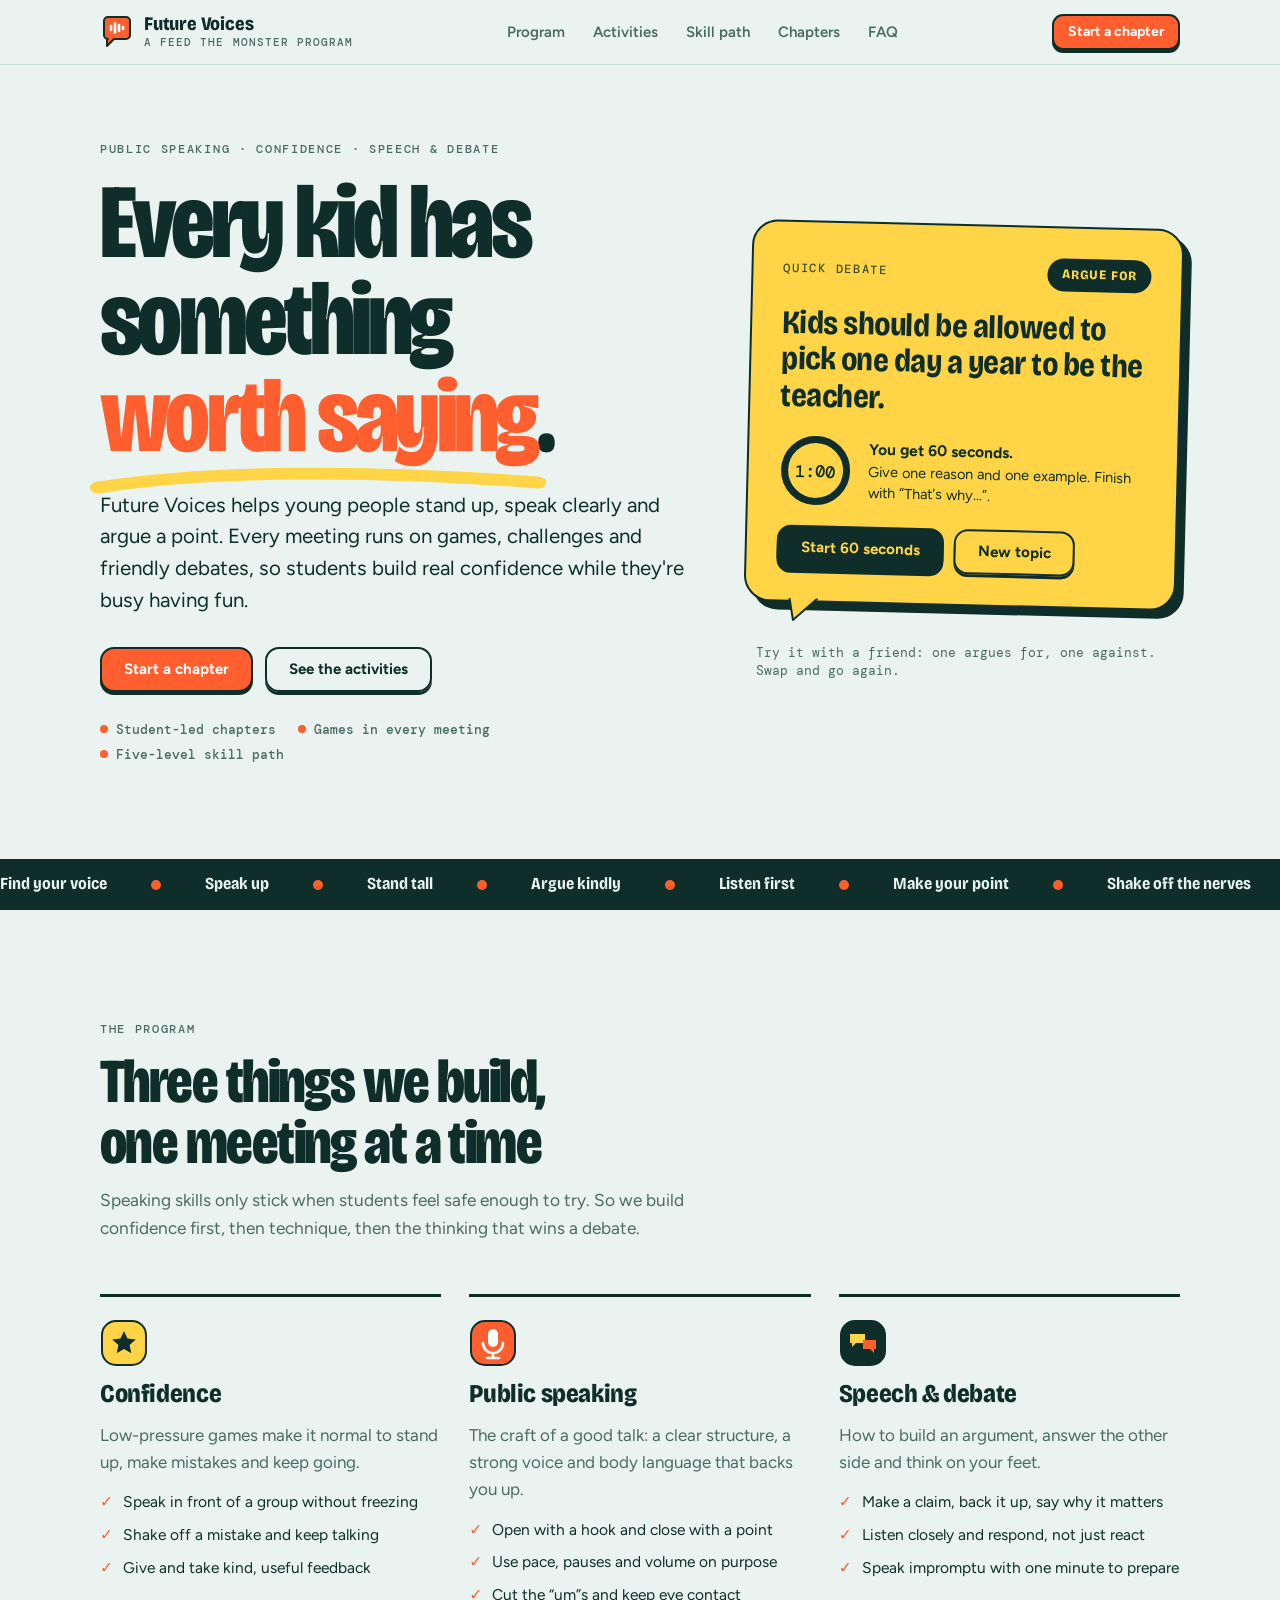
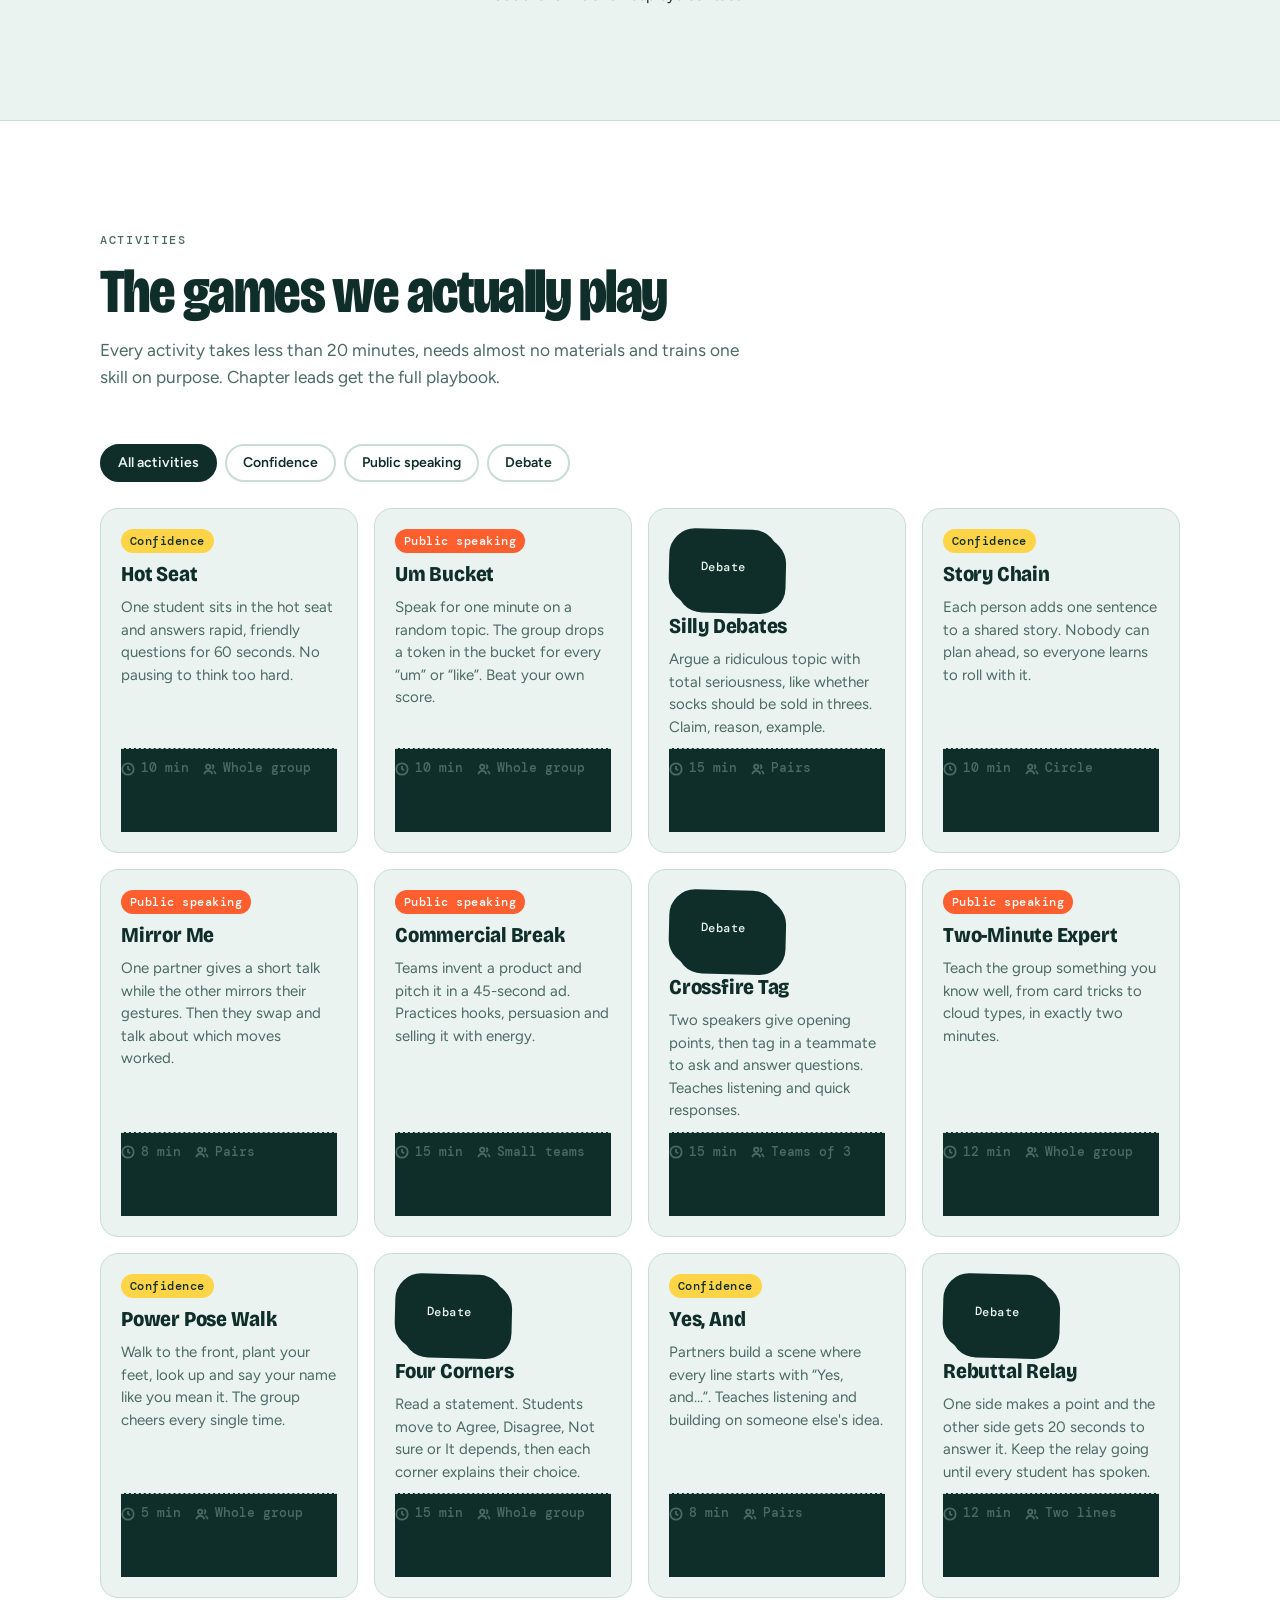
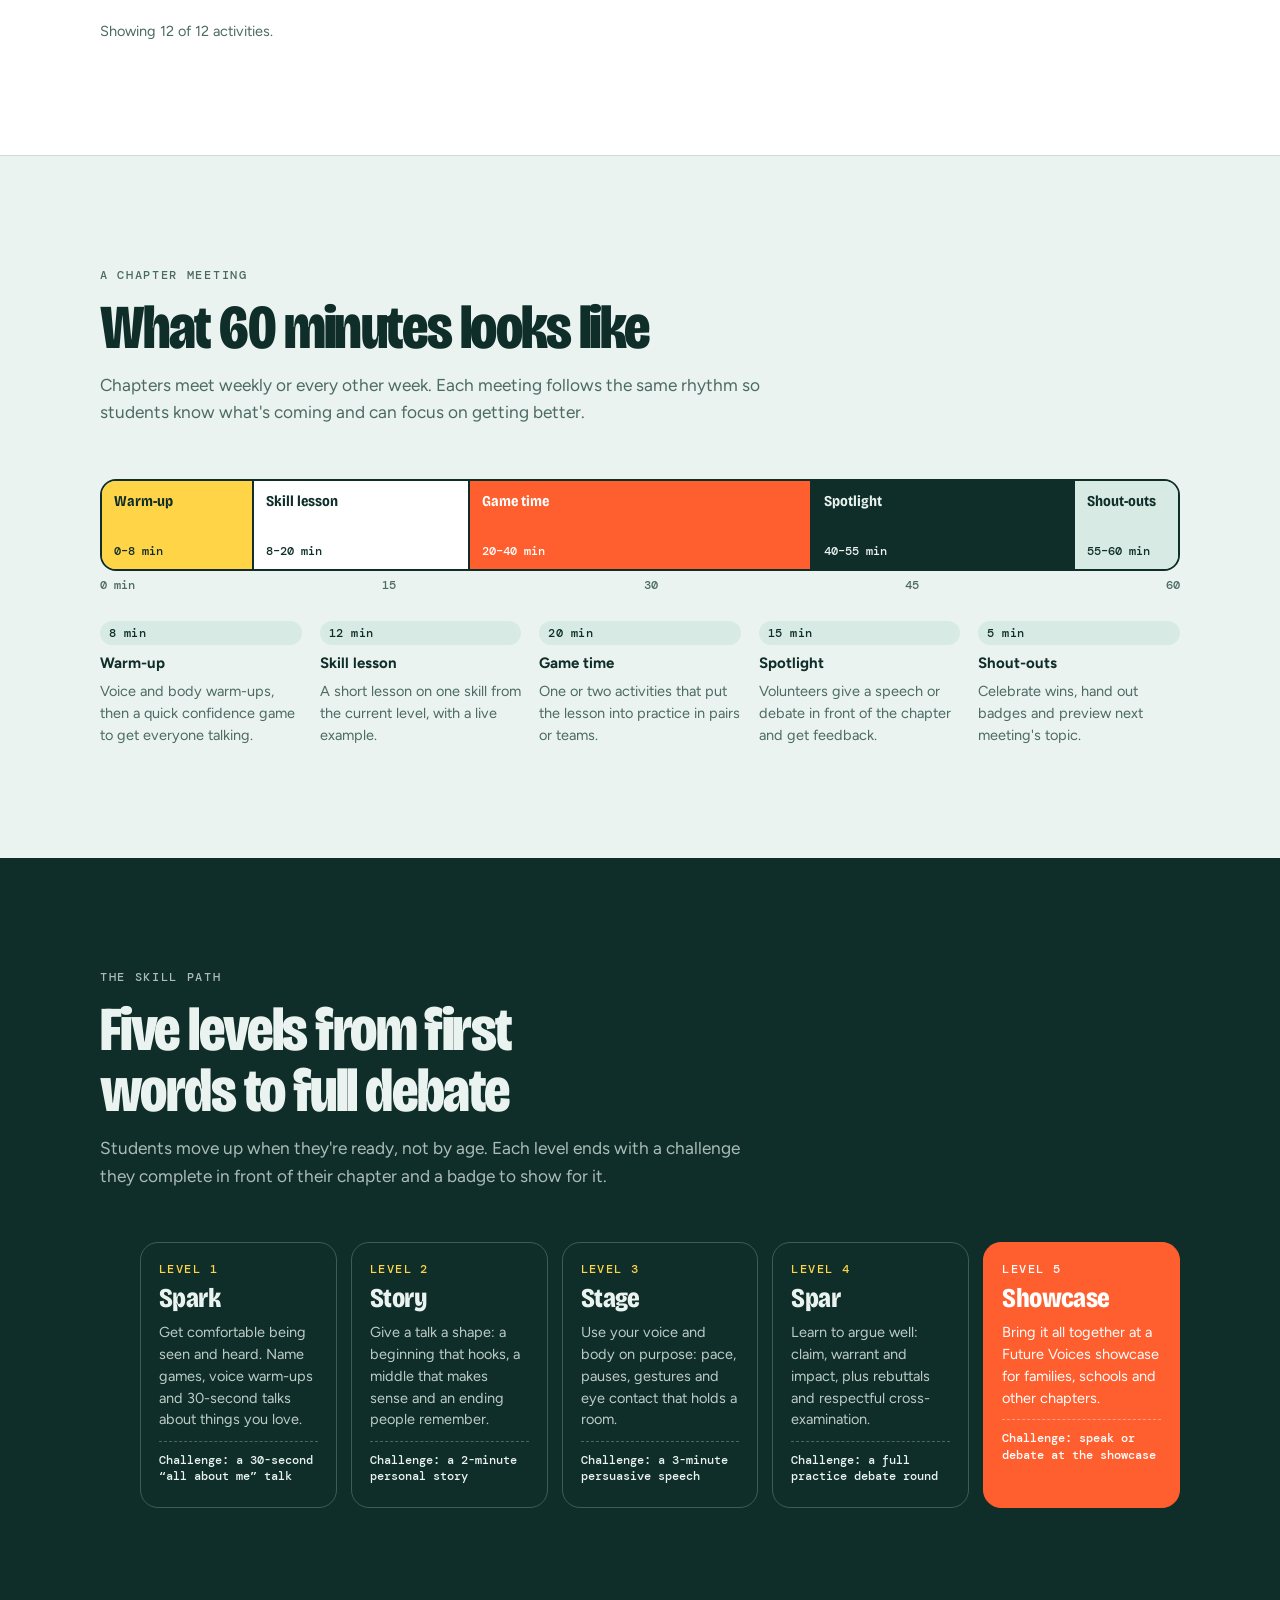
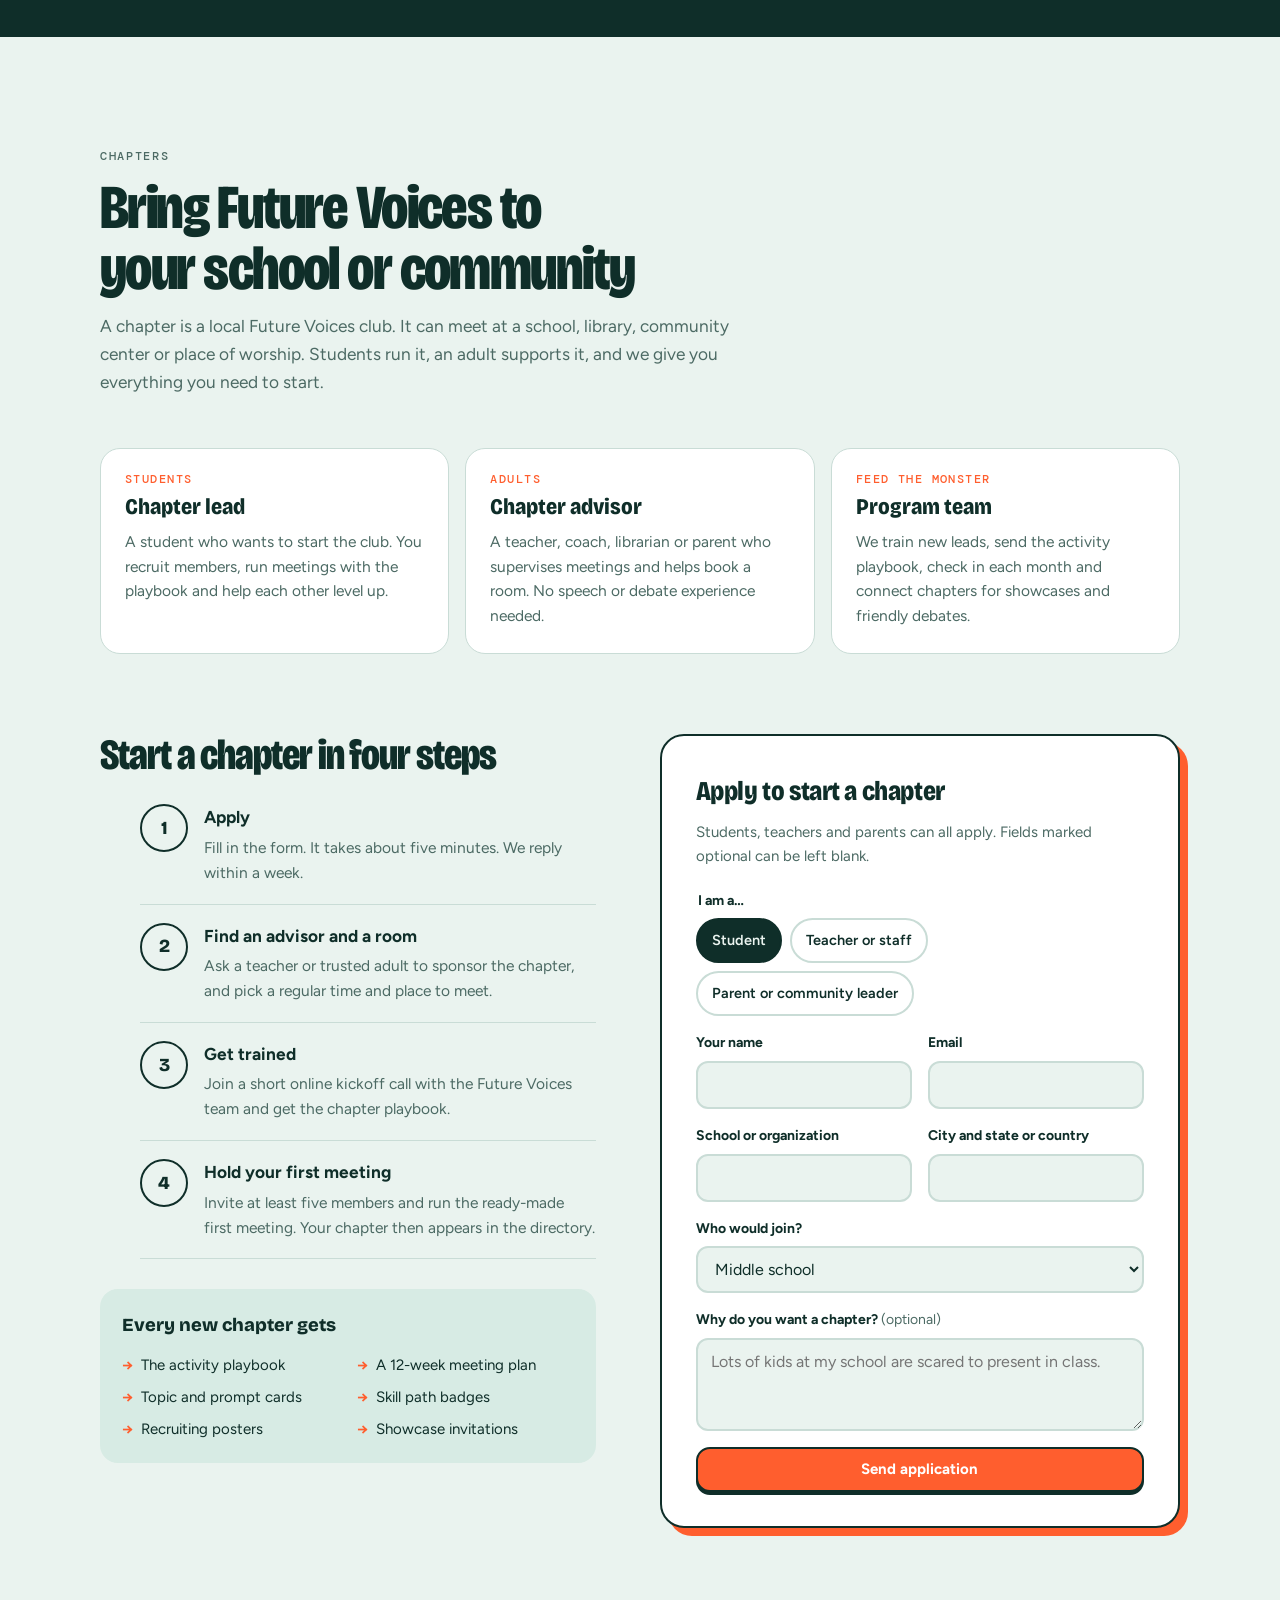
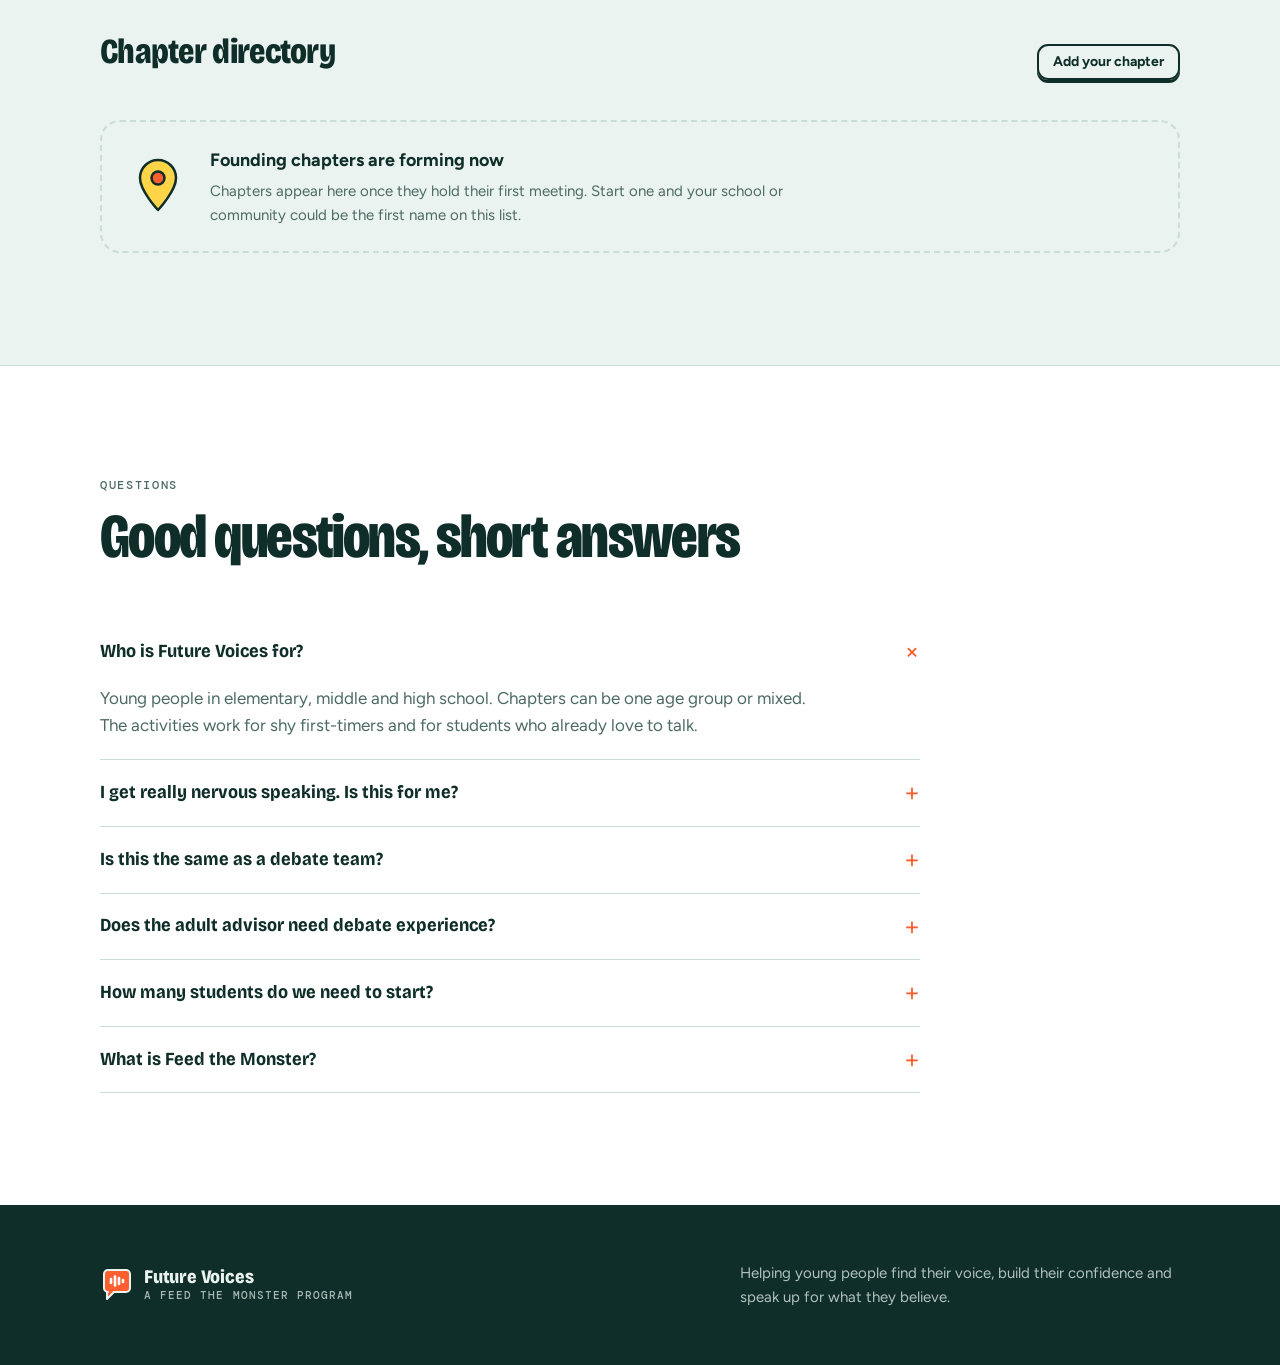
==== index.html @ 2fdf3a36 "Add Future Voices website A single-page site for the Future Voices youth public speaking program by " ====
<!doctype html>
<html lang="en">
<head>
<meta charset="utf-8">
<meta name="viewport" content="width=device-width, initial-scale=1, viewport-fit=cover">
<title>Future Voices</title>
<meta name="description" content="Future Voices is a Feed the Monster program that helps young people build confidence, speak in public and learn speech and debate through fun, hands-on activities. Start a chapter in your school or community.">
<link rel="preconnect" href="https://fonts.googleapis.com">
<link rel="preconnect" href="https://fonts.gstatic.com" crossorigin>
<link rel="stylesheet" href="https://fonts.googleapis.com/css2?family=Bricolage+Grotesque:opsz,wdth,wght@12..96,75..100,400..800&family=Figtree:ital,wght@0,400;0,600;0,700;1,400&family=DM+Mono:wght@400;500&display=swap">
<style>
  /* Layout: a bright "rehearsal room" — mint paper, deep green ink, tangerine for the voice,
     sun-yellow for game cards. One loud moment (the hero debate card); everything else quiet. */
  :root {
    --bg: #eaf3ef;
    --surface: #ffffff;
    --ink: #0f2e29;
    --muted: #4c6a64;
    --line: #c9dcd6;
    --voice: #ff5e2e;
    --on-voice: #ffffff;
    --sun: #ffd447;
    --on-sun: #0f2e29;
    --deep: #0f2e29;
    --on-deep: #eaf3ef;
    --soft: #d7ebe4;
    --display: "Bricolage Grotesque", "Avenir Next", "Segoe UI", system-ui, sans-serif;
    --body: "Figtree", "Segoe UI", system-ui, sans-serif;
    --mono: "DM Mono", ui-monospace, "SFMono-Regular", Menlo, monospace;
    --wrap: 1160px;
    --gutter: clamp(16px, 4vw, 40px);
  }
  @media (prefers-color-scheme: dark) {
    :root:not([data-theme="light"]) {
      color-scheme: dark;
      --bg: #0b1f1b;
      --surface: #132b26;
      --ink: #e6f2ee;
      --muted: #9dbab3;
      --line: #24423b;
      --voice: #ff7a52;
      --on-voice: #1a0c06;
      --sun: #ffd447;
      --on-sun: #0f2e29;
      --deep: #183731;
      --on-deep: #e6f2ee;
      --soft: #17332d;
    }
  }
  :root[data-theme="dark"] {
    color-scheme: dark;
    --bg: #0b1f1b;
    --surface: #132b26;
    --ink: #e6f2ee;
    --muted: #9dbab3;
    --line: #24423b;
    --voice: #ff7a52;
    --on-voice: #1a0c06;
    --sun: #ffd447;
    --on-sun: #0f2e29;
    --deep: #183731;
    --on-deep: #e6f2ee;
    --soft: #17332d;
  }

  * { box-sizing: border-box; }
  html { scroll-behavior: smooth; }
  @media (prefers-reduced-motion: reduce) { html { scroll-behavior: auto; } }
  body {
    margin: 0;
    background: var(--bg);
    color: var(--ink);
    font: 17px/1.6 var(--body);
    -webkit-font-smoothing: antialiased;
    overflow-x: clip;
  }
  a { color: inherit; }
  img { max-width: 100%; }
  :focus-visible { outline: 3px solid var(--voice); outline-offset: 3px; border-radius: 6px; }
  h1, h2, h3 { text-wrap: balance; margin: 0; font-family: var(--display); }
  p { margin: 0; }
  ul { margin: 0; padding: 0; }
  .wrap { max-width: var(--wrap); margin-inline: auto; padding-inline: var(--gutter); }
  .eyebrow {
    font: 500 12px/1.2 var(--mono);
    letter-spacing: .14em;
    text-transform: uppercase;
    color: var(--muted);
  }
  .h2 {
    font-weight: 800;
    font-variation-settings: "wdth" 80, "opsz" 96;
    font-size: clamp(2.2rem, 5.4vw, 3.9rem);
    line-height: .98;
    letter-spacing: -.025em;
  }
  .lede { color: var(--muted); max-width: 60ch; font-size: 1.08rem; }
  section { padding-block: clamp(64px, 9vw, 112px); }
  .section-head { display: grid; gap: 14px; margin-bottom: clamp(32px, 5vw, 52px); max-width: 760px; }
  .hl { color: var(--voice); }

  /* ---------- Buttons & chips ---------- */
  .btn {
    display: inline-flex; align-items: center; justify-content: center; gap: 8px;
    padding: 13px 22px; border-radius: 14px; border: 2px solid var(--ink);
    font: 700 15px/1 var(--body); text-decoration: none; cursor: pointer;
    background: transparent; color: var(--ink);
    box-shadow: 0 3px 0 var(--ink);
    transition: transform .12s ease, box-shadow .12s ease;
  }
  .btn:hover { transform: translateY(-1px); box-shadow: 0 4px 0 var(--ink); }
  .btn:active { transform: translateY(3px); box-shadow: 0 0 0 var(--ink); }
  .btn.voice { background: var(--voice); color: var(--on-voice); }
  .btn.small { padding: 9px 14px; font-size: 14px; border-radius: 11px; }
  .chip {
    display: inline-flex; align-items: center; gap: 6px;
    font: 500 12px/1 var(--mono); letter-spacing: .04em;
    padding: 6px 9px; border-radius: 999px;
    background: var(--soft); color: var(--ink);
    white-space: nowrap;
  }
  .chip.confidence { background: var(--sun); color: var(--on-sun); }
  .chip.speaking { background: var(--voice); color: var(--on-voice); }
  .chip.debate { background: var(--deep); color: var(--on-deep); }

  /* ---------- Nav ---------- */
  .nav {
    position: sticky; top: env(safe-area-inset-top, 0px); z-index: 20;
    background: color-mix(in srgb, var(--bg) 90%, transparent);
    backdrop-filter: blur(10px); -webkit-backdrop-filter: blur(10px);
    border-bottom: 1px solid var(--line);
  }
  .nav .wrap { display: flex; align-items: center; justify-content: space-between; gap: 16px; min-height: 64px; }
  .mark { display: flex; align-items: center; gap: 10px; text-decoration: none; }
  .mark svg { width: 34px; height: 34px; flex: none; }
  .mark b { display: block; font: 800 19px/1 var(--display); font-variation-settings: "wdth" 85; letter-spacing: -.01em; }
  .mark small { display: block; font: 500 10.5px/1.3 var(--mono); letter-spacing: .1em; text-transform: uppercase; color: var(--muted); margin-top: 3px; }
  .nav ul { display: flex; gap: clamp(14px, 2.4vw, 28px); list-style: none; }
  .nav ul a { text-decoration: none; font-size: 15px; font-weight: 600; color: var(--muted); }
  .nav ul a:hover { color: var(--ink); }
  @media (max-width: 860px) { .nav ul { display: none; } }

  /* ---------- Hero ---------- */
  .hero { padding-block: clamp(40px, 6vw, 80px) clamp(56px, 8vw, 96px); }
  .hero-grid { display: grid; grid-template-columns: minmax(0, 1.15fr) minmax(0, .85fr); gap: clamp(32px, 5vw, 64px); align-items: center; }
  .hero h1 {
    font-weight: 800;
    font-variation-settings: "wdth" 78, "opsz" 96;
    font-size: clamp(3rem, 8.4vw, 6.6rem);
    line-height: .92;
    letter-spacing: -.035em;
    margin-block: 18px 24px;
  }
  .hero h1 .said { position: relative; color: var(--voice); white-space: nowrap; }
  .hero h1 .said svg { position: absolute; left: -2%; bottom: -.16em; width: 104%; height: .32em; overflow: visible; }
  .hero h1 .said path { fill: none; stroke: var(--sun); stroke-width: 7; stroke-linecap: round; }
  .hero .lede { color: var(--ink); font-size: clamp(1.1rem, 1.7vw, 1.28rem); line-height: 1.55; }
  .hero-actions { display: flex; flex-wrap: wrap; gap: 12px; margin-top: 30px; }
  .hero-facts { display: flex; flex-wrap: wrap; gap: 8px 22px; margin-top: 30px; }
  .hero-facts span { font: 500 13px/1.3 var(--mono); color: var(--muted); }
  .hero-facts span::before { content: ""; display: inline-block; width: 8px; height: 8px; border-radius: 50%; background: var(--voice); margin-right: 8px; vertical-align: 1px; }
  @media (max-width: 880px) { .hero-grid { grid-template-columns: 1fr; } }

  /* Debate card: the one loud object on the page */
  .debate {
    position: relative;
    background: var(--sun); color: var(--on-sun);
    border: 2px solid var(--on-sun);
    border-radius: 26px;
    padding: clamp(22px, 3vw, 30px);
    box-shadow: 8px 8px 0 var(--ink);
    transform: rotate(1.4deg);
    display: grid; gap: 18px;
  }
  .debate-top { display: flex; justify-content: space-between; align-items: center; gap: 12px; }
  .debate-top .eyebrow { color: var(--on-sun); opacity: .8; }
  .side {
    font: 800 13px/1 var(--display); letter-spacing: .08em; text-transform: uppercase;
    padding: 8px 12px; border-radius: 999px; border: 2px solid var(--on-sun);
    background: var(--on-sun); color: var(--sun);
    font-variation-settings: "wdth" 90;
  }
  .side.against { background: transparent; color: var(--on-sun); }
  .topic {
    font: 700 clamp(1.5rem, 2.8vw, 2.05rem)/1.12 var(--display);
    font-variation-settings: "wdth" 85, "opsz" 48;
    letter-spacing: -.015em;
    min-height: 3.4em;
    display: flex; align-items: center;
  }
  .topic.flip { animation: flip .38s ease; }
  @keyframes flip { 0% { opacity: .2; transform: translateY(8px); } 100% { opacity: 1; transform: none; } }
  .clock { display: flex; align-items: center; gap: 16px; }
  .ring { width: 74px; height: 74px; flex: none; }
  .ring circle { fill: none; stroke-width: 7; }
  .ring .track { stroke: color-mix(in srgb, var(--on-sun) 18%, transparent); }
  .ring .fill { stroke: var(--on-sun); stroke-linecap: round; transform: rotate(-90deg); transform-origin: 50% 50%; }
  .ring text { font: 500 17px var(--mono); fill: var(--on-sun); text-anchor: middle; dominant-baseline: central; font-variant-numeric: tabular-nums; }
  .clock p { font-size: 14.5px; line-height: 1.45; }
  .clock p b { display: block; font-size: 15.5px; }
  .debate-actions { display: flex; flex-wrap: wrap; gap: 10px; }
  .debate .btn { border-color: var(--on-sun); color: var(--on-sun); box-shadow: 0 3px 0 var(--on-sun); background: transparent; }
  .debate .btn.go { background: var(--on-sun); color: var(--sun); }
  .debate .btn:active { box-shadow: 0 0 0 var(--on-sun); }
  .bubble-tail { position: absolute; left: 42px; bottom: -22px; width: 40px; height: 24px; }
  .bubble-tail path { fill: var(--sun); stroke: var(--on-sun); stroke-width: 2; stroke-linejoin: round; }
  .debate-caption { margin-top: 38px; font: 400 13px/1.45 var(--mono); color: var(--muted); padding-left: 8px; }

  /* ---------- Ticker ---------- */
  .ticker { background: var(--deep); color: var(--on-deep); overflow: hidden; border-block: 2px solid var(--ink); }
  .ticker-track { display: flex; gap: 44px; padding-block: 15px; width: max-content; animation: slide 46s linear infinite; }
  .ticker span { font: 700 1.05rem/1 var(--display); font-variation-settings: "wdth" 85; white-space: nowrap; display: flex; gap: 44px; align-items: center; }
  .ticker span::after { content: ""; width: 10px; height: 10px; border-radius: 50%; background: var(--voice); }
  @keyframes slide { to { transform: translateX(-50%); } }
  @media (prefers-reduced-motion: reduce) { .ticker-track { animation: none; } }

  /* ---------- Pillars ---------- */
  .pillars { display: grid; grid-template-columns: repeat(3, minmax(0, 1fr)); gap: clamp(16px, 2.4vw, 28px); }
  .pillar { display: grid; gap: 14px; align-content: start; padding-top: 22px; border-top: 3px solid var(--ink); }
  .pillar .tag { width: 48px; height: 48px; }
  .pillar h3 { font-weight: 800; font-size: 1.6rem; font-variation-settings: "wdth" 85; letter-spacing: -.015em; line-height: 1.05; }
  .pillar > p { color: var(--muted); }
  .pillar ul { list-style: none; display: grid; gap: 8px; }
  .pillar li { display: flex; gap: 10px; align-items: baseline; font-size: 15.5px; }
  .pillar li::before { content: "✓"; font-weight: 700; color: var(--voice); flex: none; }
  @media (max-width: 820px) { .pillars { grid-template-columns: 1fr; gap: 36px; } }

  /* ---------- Activities ---------- */
  .activities { background: var(--surface); border-block: 1px solid var(--line); }
  .filters { display: flex; flex-wrap: wrap; gap: 8px; margin-bottom: 26px; }
  .filters button {
    font: 600 14px/1 var(--body); padding: 10px 16px; border-radius: 999px; cursor: pointer;
    background: transparent; color: var(--ink); border: 2px solid var(--line);
  }
  .filters button[aria-pressed="true"] { background: var(--ink); color: var(--bg); border-color: var(--ink); }
  .games { display: grid; grid-template-columns: repeat(auto-fill, minmax(min(100%, 255px), 1fr)); gap: 16px; }
  .game {
    display: grid; grid-template-rows: auto auto 1fr auto; gap: 10px;
    padding: 20px; border-radius: 18px; background: var(--bg); border: 1px solid var(--line);
  }
  .game header { display: flex; justify-content: space-between; align-items: center; gap: 8px; }
  .game h3 { font-size: 1.32rem; font-weight: 800; font-variation-settings: "wdth" 88; letter-spacing: -.01em; line-height: 1.1; }
  .game p { color: var(--muted); font-size: 15px; line-height: 1.5; }
  .game footer { display: flex; gap: 14px; font: 500 12.5px/1.2 var(--mono); color: var(--muted); padding-top: 12px; border-top: 1px dashed var(--line); }
  .game footer span { display: inline-flex; align-items: center; gap: 6px; }
  .game footer svg { width: 14px; height: 14px; stroke: currentColor; fill: none; stroke-width: 2; }
  .games-note { margin-top: 22px; font-size: 14.5px; color: var(--muted); }

  /* ---------- Meeting (drawn to scale) ---------- */
  .meeting-bar { display: flex; border: 2px solid var(--ink); border-radius: 16px; overflow: hidden; min-height: 92px; }
  .seg { padding: 12px 12px; display: grid; align-content: space-between; gap: 8px; min-width: 0; border-right: 2px solid var(--ink); }
  .seg:last-child { border-right: 0; }
  .seg b { font: 700 15px/1.15 var(--display); font-variation-settings: "wdth" 85; }
  .seg small { font: 500 12px/1 var(--mono); font-variant-numeric: tabular-nums; }
  .seg.s1 { background: var(--sun); color: var(--on-sun); }
  .seg.s2 { background: var(--surface); color: var(--ink); }
  .seg.s3 { background: var(--voice); color: var(--on-voice); }
  .seg.s4 { background: var(--deep); color: var(--on-deep); }
  .seg.s5 { background: var(--soft); color: var(--ink); }
  .scale { display: flex; justify-content: space-between; margin-top: 8px; font: 500 12px/1 var(--mono); color: var(--muted); font-variant-numeric: tabular-nums; }
  .meeting-detail { display: grid; grid-template-columns: repeat(5, minmax(0, 1fr)); gap: 18px; margin-top: 30px; }
  .meeting-detail div { display: grid; gap: 6px; align-content: start; }
  .meeting-detail b { font-size: 15px; }
  .meeting-detail p { font-size: 14.5px; color: var(--muted); line-height: 1.5; }
  @media (max-width: 820px) {
    .meeting-bar { flex-direction: column; min-height: 0; }
    .seg { border-right: 0; border-bottom: 2px solid var(--ink); display: flex; justify-content: space-between; align-items: center; flex: none !important; }
    .seg:last-child { border-bottom: 0; }
    .scale { display: none; }
    .meeting-detail { grid-template-columns: 1fr 1fr; }
  }
  @media (max-width: 480px) { .meeting-detail { grid-template-columns: 1fr; } }

  /* ---------- Levels ---------- */
  .path { background: var(--deep); color: var(--on-deep); }
  .path .eyebrow, .path .lede { color: color-mix(in srgb, var(--on-deep) 72%, transparent); }
  .levels { list-style: none; display: grid; grid-template-columns: repeat(5, minmax(0, 1fr)); gap: 14px; counter-reset: lvl; }
  .level { display: grid; gap: 10px; align-content: start; padding: 20px 18px 22px; border-radius: 18px; border: 1px solid color-mix(in srgb, var(--on-deep) 22%, transparent); position: relative; }
  .level .num { font: 500 12px/1 var(--mono); letter-spacing: .12em; text-transform: uppercase; color: var(--sun); }
  .level h3 { font-size: 1.7rem; font-weight: 800; font-variation-settings: "wdth" 80; letter-spacing: -.02em; line-height: 1; }
  .level p { font-size: 14.5px; line-height: 1.5; color: color-mix(in srgb, var(--on-deep) 80%, transparent); }
  .level .badge { font: 500 12px/1.35 var(--mono); padding-top: 10px; border-top: 1px dashed color-mix(in srgb, var(--on-deep) 28%, transparent); color: var(--on-deep); }
  .level:last-child { background: var(--voice); color: var(--on-voice); border-color: var(--voice); }
  .level:last-child p, .level:last-child .badge, .level:last-child .num { color: var(--on-voice); }
  .level:last-child .badge { border-top-color: color-mix(in srgb, var(--on-voice) 40%, transparent); }
  @media (max-width: 980px) { .levels { grid-template-columns: repeat(2, minmax(0, 1fr)); } .level:last-child { grid-column: 1 / -1; } }
  @media (max-width: 520px) { .levels { grid-template-columns: 1fr; } }

  /* ---------- Chapters ---------- */
  .roles { display: grid; grid-template-columns: repeat(3, minmax(0, 1fr)); gap: 16px; margin-bottom: clamp(48px, 7vw, 80px); }
  .role { background: var(--surface); border: 1px solid var(--line); border-radius: 20px; padding: 24px; display: grid; gap: 10px; align-content: start; }
  .role .who { font: 500 12px/1 var(--mono); letter-spacing: .12em; text-transform: uppercase; color: var(--voice); }
  .role h3 { font-size: 1.4rem; font-weight: 800; font-variation-settings: "wdth" 85; line-height: 1.1; }
  .role p { color: var(--muted); font-size: 15.5px; }
  @media (max-width: 820px) { .roles { grid-template-columns: 1fr; } }

  .start-grid { display: grid; grid-template-columns: minmax(0, 1fr) minmax(0, 1.05fr); gap: clamp(32px, 5vw, 64px); align-items: start; }
  @media (max-width: 900px) { .start-grid { grid-template-columns: 1fr; } }
  .steps { list-style: none; display: grid; gap: 0; counter-reset: step; }
  .steps li { display: grid; grid-template-columns: 48px minmax(0, 1fr); gap: 16px; padding-block: 18px; border-bottom: 1px solid var(--line); }
  .steps li:first-child { padding-top: 0; }
  .steps li::before {
    counter-increment: step; content: counter(step);
    width: 44px; height: 44px; border-radius: 50%;
    display: grid; place-items: center;
    font: 800 1.15rem/1 var(--display); border: 2px solid var(--ink);
  }
  .steps b { display: block; font-size: 1.08rem; margin-bottom: 4px; }
  .steps p { color: var(--muted); font-size: 15.5px; }
  .kit { margin-top: 30px; padding: 22px; border-radius: 18px; background: var(--soft); display: grid; gap: 12px; }
  .kit h3 { font-size: 1.15rem; font-weight: 800; }
  .kit ul { list-style: none; display: grid; grid-template-columns: 1fr 1fr; gap: 8px 18px; }
  .kit li { font-size: 15px; display: flex; gap: 8px; }
  .kit li::before { content: "→"; color: var(--voice); font-weight: 700; }
  @media (max-width: 480px) { .kit ul { grid-template-columns: 1fr; } }

  /* Form */
  .form-card { background: var(--surface); border: 2px solid var(--ink); border-radius: 24px; padding: clamp(22px, 3.4vw, 34px); box-shadow: 8px 8px 0 var(--voice); }
  .form-card h3 { font-size: 1.7rem; font-weight: 800; font-variation-settings: "wdth" 82; letter-spacing: -.015em; margin-bottom: 6px; }
  .form-card > p { color: var(--muted); font-size: 15px; margin-bottom: 22px; }
  form { display: grid; gap: 16px; }
  .two { display: grid; grid-template-columns: 1fr 1fr; gap: 16px; }
  @media (max-width: 520px) { .two { grid-template-columns: 1fr; } }
  .field { display: grid; gap: 6px; min-width: 0; }
  .field label, .field legend { font-weight: 700; font-size: 14px; }
  .field .opt { font-weight: 400; color: var(--muted); }
  input, select, textarea {
    width: 100%; font: 16px/1.4 var(--body); color: var(--ink);
    background: var(--bg); border: 2px solid var(--line); border-radius: 12px; padding: 11px 13px;
  }
  input:focus, select:focus, textarea:focus { outline: none; border-color: var(--ink); }
  textarea { resize: vertical; }
  fieldset { border: 0; padding: 0; margin: 0; min-width: 0; }
  .seg-pick { display: flex; flex-wrap: wrap; gap: 8px; margin-top: 6px; }
  .seg-pick label { position: relative; }
  .seg-pick input { position: absolute; opacity: 0; width: 1px; height: 1px; }
  .seg-pick span { display: inline-block; padding: 9px 14px; border-radius: 999px; border: 2px solid var(--line); font-size: 14.5px; font-weight: 600; cursor: pointer; }
  .seg-pick input:checked + span { background: var(--ink); color: var(--bg); border-color: var(--ink); }
  .seg-pick input:focus-visible + span { outline: 3px solid var(--voice); outline-offset: 2px; }
  .error { color: var(--voice); font-weight: 700; font-size: 14.5px; }
  .done { padding: 18px; border-radius: 14px; background: var(--sun); color: var(--on-sun); font-weight: 600; }

  /* Directory */
  .directory { margin-top: clamp(56px, 8vw, 96px); display: grid; gap: 20px; }
  .directory-head { display: flex; flex-wrap: wrap; justify-content: space-between; align-items: end; gap: 12px 24px; }
  .directory-head h3 { font-size: clamp(1.6rem, 3vw, 2.2rem); font-weight: 800; font-variation-settings: "wdth" 80; letter-spacing: -.02em; }
  .chapter-list { display: grid; grid-template-columns: repeat(auto-fill, minmax(min(100%, 260px), 1fr)); gap: 14px; list-style: none; }
  .chapter { padding: 18px 20px; border-radius: 16px; background: var(--surface); border: 1px solid var(--line); display: grid; gap: 4px; }
  .chapter b { font-size: 1.05rem; }
  .chapter span { font-size: 14px; color: var(--muted); }
  .empty {
    display: grid; grid-template-columns: auto minmax(0, 1fr); gap: 20px; align-items: center;
    padding: 24px; border-radius: 20px; border: 2px dashed var(--line);
  }
  .empty svg { width: 64px; height: 64px; }
  .empty b { display: block; font-size: 1.12rem; margin-bottom: 4px; }
  .empty p { color: var(--muted); font-size: 15px; max-width: 62ch; }
  @media (max-width: 520px) { .empty { grid-template-columns: 1fr; } }

  /* ---------- FAQ ---------- */
  .faq-section { background: var(--surface); border-top: 1px solid var(--line); }
  .faq { display: grid; gap: 0; max-width: 820px; }
  details { border-bottom: 1px solid var(--line); }
  summary {
    list-style: none; cursor: pointer; padding-block: 20px;
    display: flex; justify-content: space-between; gap: 16px; align-items: center;
    font: 700 1.15rem/1.3 var(--display); font-variation-settings: "wdth" 90;
  }
  summary::-webkit-details-marker { display: none; }
  summary::after { content: "+"; font: 400 1.6rem/1 var(--body); color: var(--voice); transition: transform .2s ease; flex: none; }
  details[open] summary::after { transform: rotate(45deg); }
  details p { padding-bottom: 20px; color: var(--muted); max-width: 66ch; }

  /* ---------- Footer ---------- */
  footer { background: var(--deep); color: var(--on-deep); padding-block: 56px; }
  footer .wrap { display: flex; flex-wrap: wrap; justify-content: space-between; gap: 24px; align-items: center; }
  footer .mark small { color: color-mix(in srgb, var(--on-deep) 70%, transparent); }
  footer p { color: color-mix(in srgb, var(--on-deep) 75%, transparent); font-size: 15px; max-width: 44ch; }
</style>
</head>
<body>

<nav class="nav" aria-label="Main">
  <div class="wrap">
    <a class="mark" href="#top" aria-label="Future Voices home">
      <svg viewBox="0 0 34 34" aria-hidden="true">
        <path d="M4 6a4 4 0 0 1 4-4h18a4 4 0 0 1 4 4v14a4 4 0 0 1-4 4H14l-7 7v-7H8a4 4 0 0 1-4-4z" fill="var(--voice)" stroke="var(--ink)" stroke-width="2" stroke-linejoin="round"/>
        <g stroke="var(--on-voice)" stroke-width="2.6" stroke-linecap="round"><path d="M11 11v4"/><path d="M15 8.5v9"/><path d="M19 10v6"/><path d="M23 12v2"/></g>
      </svg>
      <span><b>Future Voices</b><small>A Feed the Monster program</small></span>
    </a>
    <ul>
      <li><a href="#program">Program</a></li>
      <li><a href="#activities">Activities</a></li>
      <li><a href="#path">Skill path</a></li>
      <li><a href="#chapters">Chapters</a></li>
      <li><a href="#faq">FAQ</a></li>
    </ul>
    <a class="btn voice small" href="#start">Start a chapter</a>
  </div>
</nav>

<main id="top">
  <header class="hero">
    <div class="wrap hero-grid">
      <div>
        <p class="eyebrow">Public speaking · Confidence · Speech &amp; debate</p>
        <h1>Every kid has something <span class="said">worth saying<svg viewBox="0 0 200 20" preserveAspectRatio="none" aria-hidden="true"><path d="M3 14 C 50 4, 120 3, 197 11"/></svg></span>.</h1>
        <p class="lede">Future Voices helps young people stand up, speak clearly and argue a point. Every meeting runs on games, challenges and friendly debates, so students build real confidence while they're busy having fun.</p>
        <div class="hero-actions">
          <a class="btn voice" href="#start">Start a chapter</a>
          <a class="btn" href="#activities">See the activities</a>
        </div>
        <div class="hero-facts">
          <span>Student-led chapters</span>
          <span>Games in every meeting</span>
          <span>Five-level skill path</span>
        </div>
      </div>

      <div>
        <div class="debate" aria-labelledby="debate-label">
          <div class="debate-top">
            <span class="eyebrow" id="debate-label">Quick debate</span>
            <span class="side" id="side">Argue for</span>
          </div>
          <p class="topic" id="topic" aria-live="polite">Kids should be allowed to pick one day a year to be the teacher.</p>
          <div class="clock">
            <svg class="ring" viewBox="0 0 74 74" role="timer" aria-label="Time left">
              <circle class="track" cx="37" cy="37" r="31"/>
              <circle class="fill" id="ring-fill" cx="37" cy="37" r="31"/>
              <text x="37" y="38" id="ring-text">0:60</text>
            </svg>
            <p id="clock-tip"><b>You get 60 seconds.</b>Give one reason and one example. Finish with “That's why…”.</p>
          </div>
          <div class="debate-actions">
            <button class="btn go" type="button" id="go">Start 60 seconds</button>
            <button class="btn" type="button" id="spin">New topic</button>
          </div>
          <svg class="bubble-tail" viewBox="0 0 40 24" aria-hidden="true"><path d="M2 0 L 6 22 L 30 0"/></svg>
        </div>
        <p class="debate-caption">Try it with a friend: one argues for, one against. Swap and go again.</p>
      </div>
    </div>
  </header>

  <div class="ticker" aria-hidden="true"><div class="ticker-track" id="ticker"></div></div>

  <section id="program">
    <div class="wrap">
      <div class="section-head">
        <p class="eyebrow">The program</p>
        <h2 class="h2">Three things we build, one meeting at a time</h2>
        <p class="lede">Speaking skills only stick when students feel safe enough to try. So we build confidence first, then technique, then the thinking that wins a debate.</p>
      </div>
      <div class="pillars">
        <article class="pillar">
          <svg class="tag" viewBox="0 0 48 48" aria-hidden="true"><rect x="2" y="2" width="44" height="44" rx="14" fill="var(--sun)" stroke="var(--ink)" stroke-width="2"/><path d="M24 12l3.5 7.6 8.3.9-6.2 5.6 1.7 8.2L24 30.1l-7.3 4.2 1.7-8.2-6.2-5.6 8.3-.9z" fill="var(--ink)"/></svg>
          <h3>Confidence</h3>
          <p>Low-pressure games make it normal to stand up, make mistakes and keep going.</p>
          <ul>
            <li>Speak in front of a group without freezing</li>
            <li>Shake off a mistake and keep talking</li>
            <li>Give and take kind, useful feedback</li>
          </ul>
        </article>
        <article class="pillar">
          <svg class="tag" viewBox="0 0 48 48" aria-hidden="true"><rect x="2" y="2" width="44" height="44" rx="14" fill="var(--voice)" stroke="var(--ink)" stroke-width="2"/><rect x="19" y="10" width="10" height="18" rx="5" fill="var(--on-voice)"/><path d="M14 24a10 10 0 0 0 20 0M24 34v5M18 39h12" stroke="var(--on-voice)" stroke-width="2.6" fill="none" stroke-linecap="round"/></svg>
          <h3>Public speaking</h3>
          <p>The craft of a good talk: a clear structure, a strong voice and body language that backs you up.</p>
          <ul>
            <li>Open with a hook and close with a point</li>
            <li>Use pace, pauses and volume on purpose</li>
            <li>Cut the “um”s and keep eye contact</li>
          </ul>
        </article>
        <article class="pillar">
          <svg class="tag" viewBox="0 0 48 48" aria-hidden="true"><rect x="2" y="2" width="44" height="44" rx="14" fill="var(--deep)" stroke="var(--ink)" stroke-width="2"/><path d="M11 15h15v9H17l-4 4v-4h-2z" fill="var(--sun)"/><path d="M37 21H24v9h7l4 4v-4h2z" fill="var(--voice)"/></svg>
          <h3>Speech &amp; debate</h3>
          <p>How to build an argument, answer the other side and think on your feet.</p>
          <ul>
            <li>Make a claim, back it up, say why it matters</li>
            <li>Listen closely and respond, not just react</li>
            <li>Speak impromptu with one minute to prepare</li>
          </ul>
        </article>
      </div>
    </div>
  </section>

  <section id="activities" class="activities">
    <div class="wrap">
      <div class="section-head">
        <p class="eyebrow">Activities</p>
        <h2 class="h2">The games we actually play</h2>
        <p class="lede">Every activity takes less than 20 minutes, needs almost no materials and trains one skill on purpose. Chapter leads get the full playbook.</p>
      </div>
      <div class="filters" role="group" aria-label="Filter activities by skill" id="filters">
        <button type="button" data-f="all" aria-pressed="true">All activities</button>
        <button type="button" data-f="confidence" aria-pressed="false">Confidence</button>
        <button type="button" data-f="speaking" aria-pressed="false">Public speaking</button>
        <button type="button" data-f="debate" aria-pressed="false">Debate</button>
      </div>
      <div class="games" id="games"></div>
      <p class="games-note" id="games-note"></p>
    </div>
  </section>

  <section id="meeting">
    <div class="wrap">
      <div class="section-head">
        <p class="eyebrow">A chapter meeting</p>
        <h2 class="h2">What 60 minutes looks like</h2>
        <p class="lede">Chapters meet weekly or every other week. Each meeting follows the same rhythm so students know what's coming and can focus on getting better.</p>
      </div>
      <div class="meeting-bar" id="meeting-bar"></div>
      <div class="scale" aria-hidden="true"><span>0 min</span><span>15</span><span>30</span><span>45</span><span>60</span></div>
      <div class="meeting-detail" id="meeting-detail"></div>
    </div>
  </section>

  <section id="path" class="path">
    <div class="wrap">
      <div class="section-head">
        <p class="eyebrow">The skill path</p>
        <h2 class="h2">Five levels from first words to full debate</h2>
        <p class="lede">Students move up when they're ready, not by age. Each level ends with a challenge they complete in front of their chapter and a badge to show for it.</p>
      </div>
      <ol class="levels">
        <li class="level">
          <span class="num">Level 1</span>
          <h3>Spark</h3>
          <p>Get comfortable being seen and heard. Name games, voice warm-ups and 30-second talks about things you love.</p>
          <span class="badge">Challenge: a 30-second “all about me” talk</span>
        </li>
        <li class="level">
          <span class="num">Level 2</span>
          <h3>Story</h3>
          <p>Give a talk a shape: a beginning that hooks, a middle that makes sense and an ending people remember.</p>
          <span class="badge">Challenge: a 2-minute personal story</span>
        </li>
        <li class="level">
          <span class="num">Level 3</span>
          <h3>Stage</h3>
          <p>Use your voice and body on purpose: pace, pauses, gestures and eye contact that holds a room.</p>
          <span class="badge">Challenge: a 3-minute persuasive speech</span>
        </li>
        <li class="level">
          <span class="num">Level 4</span>
          <h3>Spar</h3>
          <p>Learn to argue well: claim, warrant and impact, plus rebuttals and respectful cross-examination.</p>
          <span class="badge">Challenge: a full practice debate round</span>
        </li>
        <li class="level">
          <span class="num">Level 5</span>
          <h3>Showcase</h3>
          <p>Bring it all together at a Future Voices showcase for families, schools and other chapters.</p>
          <span class="badge">Challenge: speak or debate at the showcase</span>
        </li>
      </ol>
    </div>
  </section>

  <section id="chapters">
    <div class="wrap">
      <div class="section-head">
        <p class="eyebrow">Chapters</p>
        <h2 class="h2">Bring Future Voices to your school or community</h2>
        <p class="lede">A chapter is a local Future Voices club. It can meet at a school, library, community center or place of worship. Students run it, an adult supports it, and we give you everything you need to start.</p>
      </div>

      <div class="roles">
        <article class="role">
          <span class="who">Students</span>
          <h3>Chapter lead</h3>
          <p>A student who wants to start the club. You recruit members, run meetings with the playbook and help each other level up.</p>
        </article>
        <article class="role">
          <span class="who">Adults</span>
          <h3>Chapter advisor</h3>
          <p>A teacher, coach, librarian or parent who supervises meetings and helps book a room. No speech or debate experience needed.</p>
        </article>
        <article class="role">
          <span class="who">Feed the Monster</span>
          <h3>Program team</h3>
          <p>We train new leads, send the activity playbook, check in each month and connect chapters for showcases and friendly debates.</p>
        </article>
      </div>

      <div class="start-grid" id="start">
        <div>
          <h3 class="h2" style="font-size:clamp(1.9rem,3.6vw,2.7rem)">Start a chapter in four steps</h3>
          <ol class="steps" style="margin-top:28px">
            <li><div><b>Apply</b><p>Fill in the form. It takes about five minutes. We reply within a week.</p></div></li>
            <li><div><b>Find an advisor and a room</b><p>Ask a teacher or trusted adult to sponsor the chapter, and pick a regular time and place to meet.</p></div></li>
            <li><div><b>Get trained</b><p>Join a short online kickoff call with the Future Voices team and get the chapter playbook.</p></div></li>
            <li><div><b>Hold your first meeting</b><p>Invite at least five members and run the ready-made first meeting. Your chapter then appears in the directory.</p></div></li>
          </ol>
          <div class="kit">
            <h3>Every new chapter gets</h3>
            <ul>
              <li>The activity playbook</li>
              <li>A 12-week meeting plan</li>
              <li>Topic and prompt cards</li>
              <li>Skill path badges</li>
              <li>Recruiting posters</li>
              <li>Showcase invitations</li>
            </ul>
          </div>
        </div>

        <div class="form-card">
          <h3>Apply to start a chapter</h3>
          <p>Students, teachers and parents can all apply. Fields marked optional can be left blank.</p>
          <form id="apply" novalidate>
            <fieldset class="field">
              <legend>I am a…</legend>
              <div class="seg-pick">
                <label><input type="radio" name="role" id="r-student" value="Student" checked><span>Student</span></label>
                <label><input type="radio" name="role" id="r-teacher" value="Teacher or staff"><span>Teacher or staff</span></label>
                <label><input type="radio" name="role" id="r-parent" value="Parent or community leader"><span>Parent or community leader</span></label>
              </div>
            </fieldset>
            <div class="two">
              <div class="field"><label for="f-name">Your name</label><input id="f-name" name="name" autocomplete="name" required></div>
              <div class="field"><label for="f-email">Email</label><input id="f-email" name="email" type="email" autocomplete="email" required></div>
            </div>
            <div class="two">
              <div class="field"><label for="f-org">School or organization</label><input id="f-org" name="organization" required></div>
              <div class="field"><label for="f-city">City and state or country</label><input id="f-city" name="location" autocomplete="address-level2" required></div>
            </div>
            <div class="field">
              <label for="f-ages">Who would join?</label>
              <select id="f-ages" name="ages">
                <option>Elementary school</option>
                <option selected>Middle school</option>
                <option>High school</option>
                <option>Mixed ages</option>
              </select>
            </div>
            <div class="field">
              <label for="f-why">Why do you want a chapter? <span class="opt">(optional)</span></label>
              <textarea id="f-why" name="why" rows="3" placeholder="Lots of kids at my school are scared to present in class."></textarea>
            </div>
            <p class="error" id="form-error" hidden></p>
            <button class="btn voice" type="submit" id="submit">Send application</button>
            <div class="done" id="form-done" hidden aria-live="polite"></div>
          </form>
        </div>
      </div>

      <div class="directory" id="directory">
        <div class="directory-head">
          <h3>Chapter directory</h3>
          <a class="btn small" href="#start">Add your chapter</a>
        </div>
        <ul class="chapter-list" id="chapter-list"></ul>
        <div class="empty" id="chapter-empty" hidden>
          <svg viewBox="0 0 64 64" aria-hidden="true"><path d="M32 6c-10 0-18 8-18 18 0 13 18 32 18 32s18-19 18-32c0-10-8-18-18-18z" fill="var(--sun)" stroke="var(--ink)" stroke-width="2.5" stroke-linejoin="round"/><circle cx="32" cy="24" r="6.5" fill="var(--voice)" stroke="var(--ink)" stroke-width="2.5"/></svg>
          <div>
            <b>Founding chapters are forming now</b>
            <p>Chapters appear here once they hold their first meeting. Start one and your school or community could be the first name on this list.</p>
          </div>
        </div>
      </div>
    </div>
  </section>

  <section id="faq" class="faq-section">
    <div class="wrap">
      <div class="section-head">
        <p class="eyebrow">Questions</p>
        <h2 class="h2">Good questions, short answers</h2>
      </div>
      <div class="faq">
        <details open>
          <summary>Who is Future Voices for?</summary>
          <p>Young people in elementary, middle and high school. Chapters can be one age group or mixed. The activities work for shy first-timers and for students who already love to talk.</p>
        </details>
        <details>
          <summary>I get really nervous speaking. Is this for me?</summary>
          <p>Yes. Most students start out nervous. Level 1 is built for that: short turns, small groups and games where nobody is judged. Confidence comes from lots of small, safe reps.</p>
        </details>
        <details>
          <summary>Is this the same as a debate team?</summary>
          <p>Not quite. Future Voices teaches debate, but it starts with confidence and everyday speaking. Students who want to compete will be ready for speech and debate tournaments after the Spar level.</p>
        </details>
        <details>
          <summary>Does the adult advisor need debate experience?</summary>
          <p>No. The playbook explains every activity step by step. The advisor's main job is to supervise, keep meetings safe and cheer students on.</p>
        </details>
        <details>
          <summary>How many students do we need to start?</summary>
          <p>Five is enough to run every activity. Many chapters start small and grow once friends see how fun the meetings are.</p>
        </details>
        <details>
          <summary>What is Feed the Monster?</summary>
          <p>Feed the Monster is the organization behind Future Voices. We run Future Voices, train chapter leads and connect chapters with each other.</p>
        </details>
      </div>
    </div>
  </section>
</main>

<footer>
  <div class="wrap">
    <a class="mark" href="#top" aria-label="Back to top">
      <svg viewBox="0 0 34 34" aria-hidden="true">
        <path d="M4 6a4 4 0 0 1 4-4h18a4 4 0 0 1 4 4v14a4 4 0 0 1-4 4H14l-7 7v-7H8a4 4 0 0 1-4-4z" fill="var(--voice)" stroke="var(--on-deep)" stroke-width="2" stroke-linejoin="round"/>
        <g stroke="var(--on-voice)" stroke-width="2.6" stroke-linecap="round"><path d="M11 11v4"/><path d="M15 8.5v9"/><path d="M19 10v6"/><path d="M23 12v2"/></g>
      </svg>
      <span><b>Future Voices</b><small>A Feed the Monster program</small></span>
    </a>
    <p>Helping young people find their voice, build their confidence and speak up for what they believe.</p>
  </div>
</footer>

<script>
(() => {
  const reduce = matchMedia("(prefers-reduced-motion: reduce)").matches;

  /* ---------- Content: edit these lists to update the site ---------- */

  // Quick-debate topics shown in the hero card.
  const TOPICS = [
    "Kids should be allowed to pick one day a year to be the teacher.",
    "Homework should be banned on weekends.",
    "Dogs make better pets than cats.",
    "Every school should have a nap room.",
    "It's better to be really smart than really funny.",
    "Summer break should be twice as long.",
    "Pineapple belongs on pizza.",
    "Video games should count as a sport.",
    "Everyone should learn to cook before they turn 12.",
    "School should start at 10 a.m.",
    "It's better to live in the city than the countryside.",
    "Zoos do more good than harm.",
    "Phones should not be allowed at lunch.",
    "Superheroes should have to follow the law.",
    "Books are better than their movies.",
    "Every kid should get to choose one class to skip."
  ];

  // Activities. skill: confidence | speaking | debate
  const GAMES = [
    { name: "Hot Seat", skill: "confidence", mins: 10, group: "Whole group", text: "One student sits in the hot seat and answers rapid, friendly questions for 60 seconds. No pausing to think too hard." },
    { name: "Um Bucket", skill: "speaking", mins: 10, group: "Whole group", text: "Speak for one minute on a random topic. The group drops a token in the bucket for every “um” or “like”. Beat your own score." },
    { name: "Silly Debates", skill: "debate", mins: 15, group: "Pairs", text: "Argue a ridiculous topic with total seriousness, like whether socks should be sold in threes. Claim, reason, example." },
    { name: "Story Chain", skill: "confidence", mins: 10, group: "Circle", text: "Each person adds one sentence to a shared story. Nobody can plan ahead, so everyone learns to roll with it." },
    { name: "Mirror Me", skill: "speaking", mins: 8, group: "Pairs", text: "One partner gives a short talk while the other mirrors their gestures. Then they swap and talk about which moves worked." },
    { name: "Commercial Break", skill: "speaking", mins: 15, group: "Small teams", text: "Teams invent a product and pitch it in a 45-second ad. Practices hooks, persuasion and selling it with energy." },
    { name: "Crossfire Tag", skill: "debate", mins: 15, group: "Teams of 3", text: "Two speakers give opening points, then tag in a teammate to ask and answer questions. Teaches listening and quick responses." },
    { name: "Two-Minute Expert", skill: "speaking", mins: 12, group: "Whole group", text: "Teach the group something you know well, from card tricks to cloud types, in exactly two minutes." },
    { name: "Power Pose Walk", skill: "confidence", mins: 5, group: "Whole group", text: "Walk to the front, plant your feet, look up and say your name like you mean it. The group cheers every single time." },
    { name: "Four Corners", skill: "debate", mins: 15, group: "Whole group", text: "Read a statement. Students move to Agree, Disagree, Not sure or It depends, then each corner explains their choice." },
    { name: "Yes, And", skill: "confidence", mins: 8, group: "Pairs", text: "Partners build a scene where every line starts with “Yes, and…”. Teaches listening and building on someone else's idea." },
    { name: "Rebuttal Relay", skill: "debate", mins: 12, group: "Two lines", text: "One side makes a point and the other side gets 20 seconds to answer it. Keep the relay going until every student has spoken." }
  ];
  const SKILL_LABEL = { confidence: "Confidence", speaking: "Public speaking", debate: "Debate" };

  // A 60-minute meeting. Segments are drawn to scale by minutes.
  const MEETING = [
    { name: "Warm-up", mins: 8, cls: "s1", text: "Voice and body warm-ups, then a quick confidence game to get everyone talking." },
    { name: "Skill lesson", mins: 12, cls: "s2", text: "A short lesson on one skill from the current level, with a live example." },
    { name: "Game time", mins: 20, cls: "s3", text: "One or two activities that put the lesson into practice in pairs or teams." },
    { name: "Spotlight", mins: 15, cls: "s4", text: "Volunteers give a speech or debate in front of the chapter and get feedback." },
    { name: "Shout-outs", mins: 5, cls: "s5", text: "Celebrate wins, hand out badges and preview next meeting's topic." }
  ];

  // Chapter directory. Add a chapter once it has held its first meeting, e.g.
  // { name: "Lincoln Middle School", place: "Austin, TX", since: "Fall 2026" }
  const CHAPTERS = [];

  // To receive chapter applications, set FORM_ENDPOINT to a form service URL
  // (Formspree, a Google Apps Script web app, etc.). It receives a JSON POST.
  const FORM_ENDPOINT = "";

  /* ---------- Ticker ---------- */
  const lines = [
    "Find your voice", "Speak up", "Stand tall", "Argue kindly", "Listen first",
    "Make your point", "Shake off the nerves", "Claim · Warrant · Impact", "Be heard"
  ];
  const run = lines.map(l => `<span>${l}</span>`).join("");
  document.getElementById("ticker").innerHTML = run + run;

  /* ---------- Quick debate card ---------- */
  const topicEl = document.getElementById("topic");
  const sideEl = document.getElementById("side");
  const goBtn = document.getElementById("go");
  const spinBtn = document.getElementById("spin");
  const ringFill = document.getElementById("ring-fill");
  const ringText = document.getElementById("ring-text");
  const tip = document.getElementById("clock-tip");
  const C = 2 * Math.PI * 31;
  ringFill.style.strokeDasharray = C;
  const TOTAL = 60;
  let topicIdx = 0, timer = null, endAt = 0, side = "for";

  const fmt = s => `0:${String(s).padStart(2, "0")}`;
  const drawRing = left => {
    ringFill.style.strokeDashoffset = C * (1 - left / TOTAL);
    ringText.textContent = left === TOTAL ? "1:00" : fmt(left);
  };
  const setTip = (title, body) => { tip.innerHTML = `<b>${title}</b>${body}`; };
  const stop = () => { clearInterval(timer); timer = null; goBtn.textContent = "Start 60 seconds"; };
  const resetClock = () => {
    stop(); drawRing(TOTAL);
    setTip("You get 60 seconds.", "Give one reason and one example. Finish with “That's why…”.");
  };

  spinBtn.addEventListener("click", () => {
    let next;
    do { next = Math.floor(Math.random() * TOPICS.length); } while (next === topicIdx && TOPICS.length > 1);
    topicIdx = next;
    side = Math.random() < .5 ? "for" : "against";
    topicEl.textContent = TOPICS[topicIdx];
    sideEl.textContent = side === "for" ? "Argue for" : "Argue against";
    sideEl.classList.toggle("against", side === "against");
    if (!reduce) { topicEl.classList.remove("flip"); void topicEl.offsetWidth; topicEl.classList.add("flip"); }
    resetClock();
  });

  goBtn.addEventListener("click", () => {
    if (timer) { resetClock(); return; }
    endAt = Date.now() + TOTAL * 1000;
    goBtn.textContent = "Stop";
    setTip("Go!", "Speak until the ring runs out.");
    const tick = () => {
      const left = Math.max(0, Math.ceil((endAt - Date.now()) / 1000));
      drawRing(left);
      if (left === 30) setTip("Halfway.", "Time for your example.");
      if (left === 10) setTip("10 seconds.", "Wrap it up: “That's why…”.");
      if (left === 0) {
        stop();
        setTip("Time! Nice work.", "Now swap sides, or tap New topic.");
      }
    };
    tick();
    timer = setInterval(tick, 250);
  });
  drawRing(TOTAL);

  /* ---------- Activities ---------- */
  const icon = {
    clock: '<svg viewBox="0 0 16 16" aria-hidden="true"><circle cx="8" cy="8" r="6.5"/><path d="M8 4.5V8l2.5 1.5"/></svg>',
    group: '<svg viewBox="0 0 16 16" aria-hidden="true"><circle cx="6" cy="5.5" r="2.5"/><path d="M1.5 14c.5-2.6 2.2-4 4.5-4s4 1.4 4.5 4"/><path d="M10.5 3.2a2.5 2.5 0 0 1 0 4.6M12 10.3c1.4.5 2.2 1.8 2.5 3.7"/></svg>'
  };
  const gamesEl = document.getElementById("games");
  const note = document.getElementById("games-note");
  const renderGames = f => {
    const list = f === "all" ? GAMES : GAMES.filter(g => g.skill === f);
    gamesEl.innerHTML = list.map(g => `
      <article class="game">
        <header><span class="chip ${g.skill}">${SKILL_LABEL[g.skill]}</span></header>
        <h3>${g.name}</h3>
        <p>${g.text}</p>
        <footer><span>${icon.clock}${g.mins} min</span><span>${icon.group}${g.group}</span></footer>
      </article>`).join("");
    note.textContent = `Showing ${list.length} of ${GAMES.length} activities.`;
  };
  document.getElementById("filters").addEventListener("click", e => {
    const b = e.target.closest("button[data-f]");
    if (!b) return;
    document.querySelectorAll("#filters button").forEach(x => x.setAttribute("aria-pressed", String(x === b)));
    renderGames(b.dataset.f);
  });
  renderGames("all");

  /* ---------- Meeting ---------- */
  let t = 0;
  document.getElementById("meeting-bar").innerHTML = MEETING.map(m => {
    const from = t; t += m.mins;
    return `<div class="seg ${m.cls}" style="flex:${m.mins} 1 0"><b>${m.name}</b><small>${from}–${t} min</small></div>`;
  }).join("");
  document.getElementById("meeting-detail").innerHTML = MEETING.map(m =>
    `<div><span class="chip">${m.mins} min</span><b>${m.name}</b><p>${m.text}</p></div>`).join("");

  /* ---------- Directory ---------- */
  const listEl = document.getElementById("chapter-list");
  if (CHAPTERS.length) {
    listEl.innerHTML = CHAPTERS.map(c =>
      `<li class="chapter"><b>${c.name}</b><span>${c.place}${c.since ? " · since " + c.since : ""}</span></li>`).join("");
  } else {
    listEl.hidden = true;
    document.getElementById("chapter-empty").hidden = false;
  }

  /* ---------- Application form ---------- */
  const form = document.getElementById("apply");
  const err = document.getElementById("form-error");
  const done = document.getElementById("form-done");
  const submit = document.getElementById("submit");
  form.addEventListener("submit", async e => {
    e.preventDefault();
    err.hidden = true;
    const data = Object.fromEntries(new FormData(form));
    const missing = [];
    if (!data.name.trim()) missing.push("your name");
    if (!/^\S+@\S+\.\S+$/.test(data.email.trim())) missing.push("a valid email");
    if (!data.organization.trim()) missing.push("your school or organization");
    if (!data.location.trim()) missing.push("your city");
    if (missing.length) {
      err.textContent = `Please add ${missing.join(", ")}.`;
      err.hidden = false;
      return;
    }
    const first = data.name.trim().split(/\s+/)[0];
    if (!FORM_ENDPOINT) {
      done.textContent = `Thanks, ${first}! Applications aren't connected yet, so nothing was sent. Once the site owner connects the form, applications will go straight to the Future Voices team.`;
      done.hidden = false;
      return;
    }
    submit.disabled = true;
    submit.textContent = "Sending…";
    try {
      const res = await fetch(FORM_ENDPOINT, { method: "POST", headers: { "Content-Type": "application/json", Accept: "application/json" }, body: JSON.stringify(data) });
      if (!res.ok) throw new Error(res.status);
      form.querySelectorAll("input:not([type=radio]), select, textarea, button").forEach(el => el.disabled = true);
      done.textContent = `Thanks, ${first}! Your application for ${data.organization.trim()} is in. We'll email you within a week about next steps.`;
      done.hidden = false;
      submit.textContent = "Sent";
    } catch {
      err.textContent = "Your application didn't go through. Check your connection and try again.";
      err.hidden = false;
      submit.disabled = false;
      submit.textContent = "Send application";
    }
  });
})();
</script>
</body>
</html>
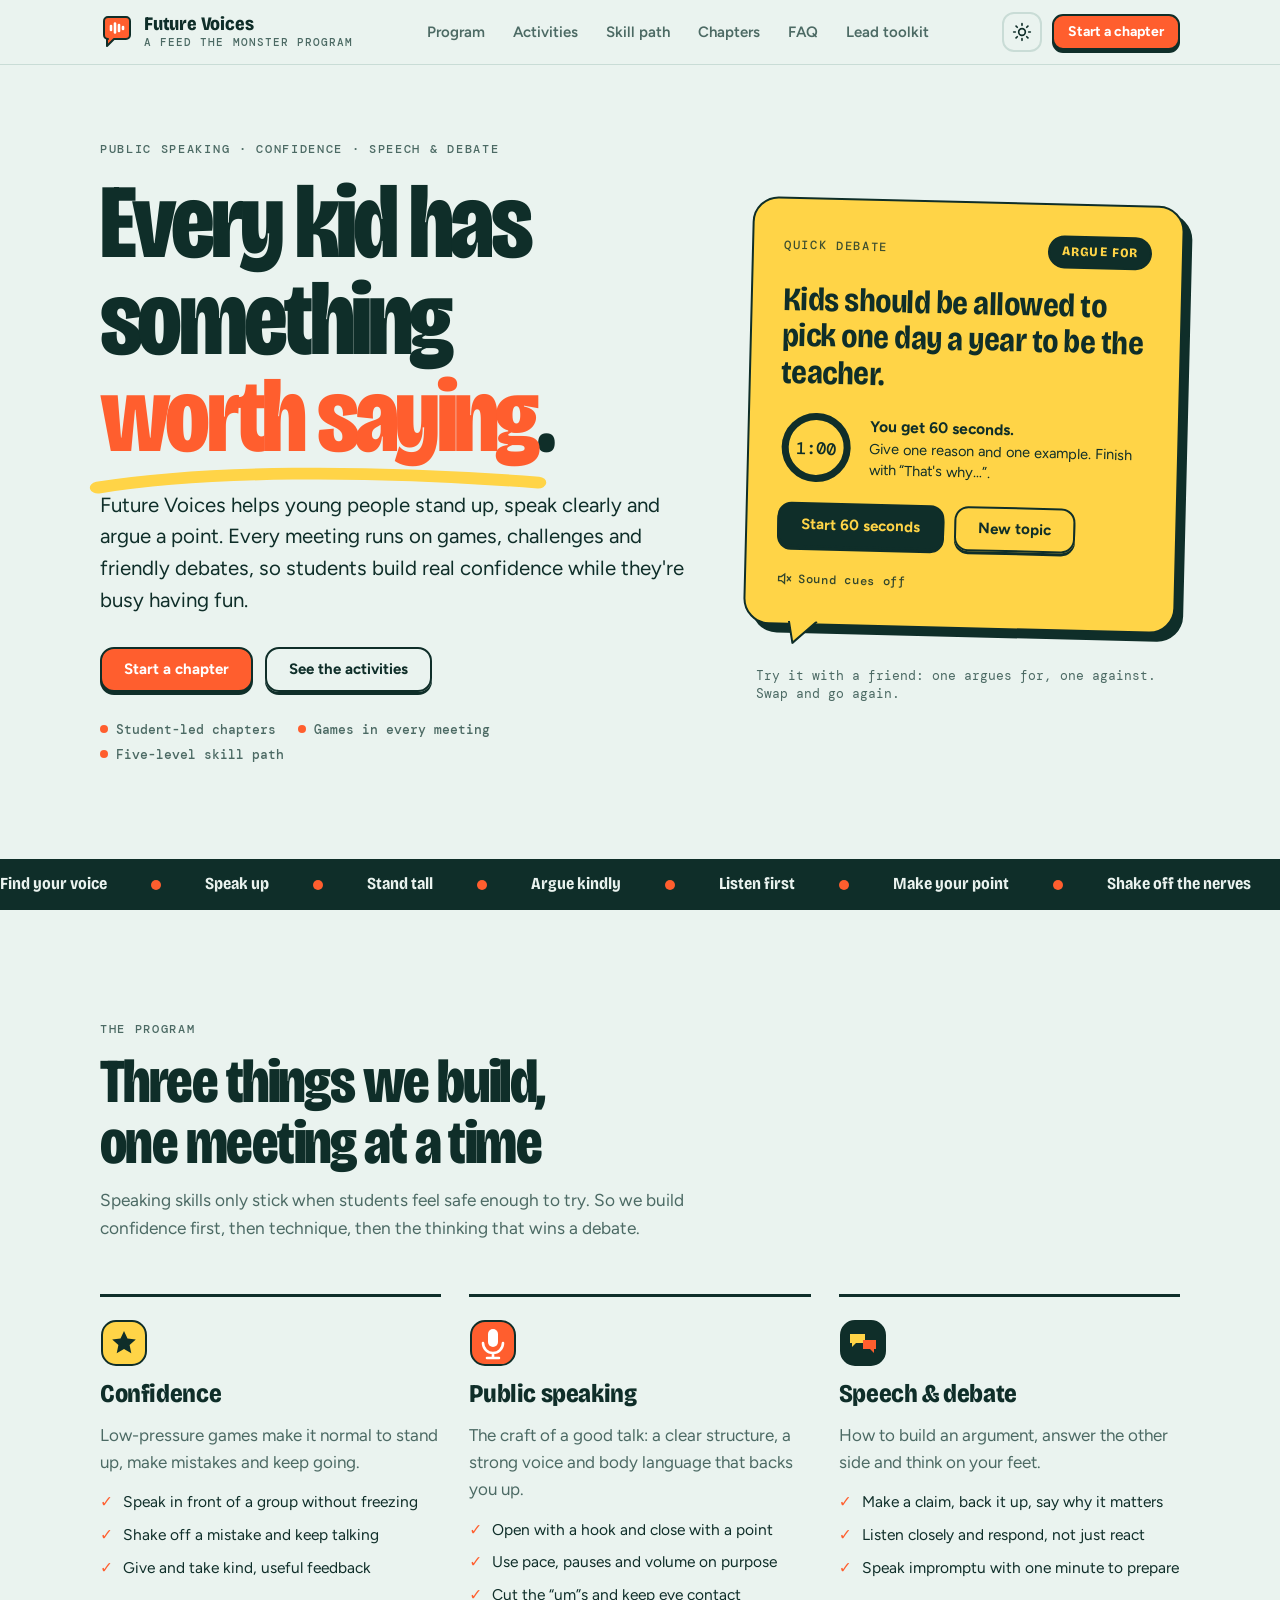
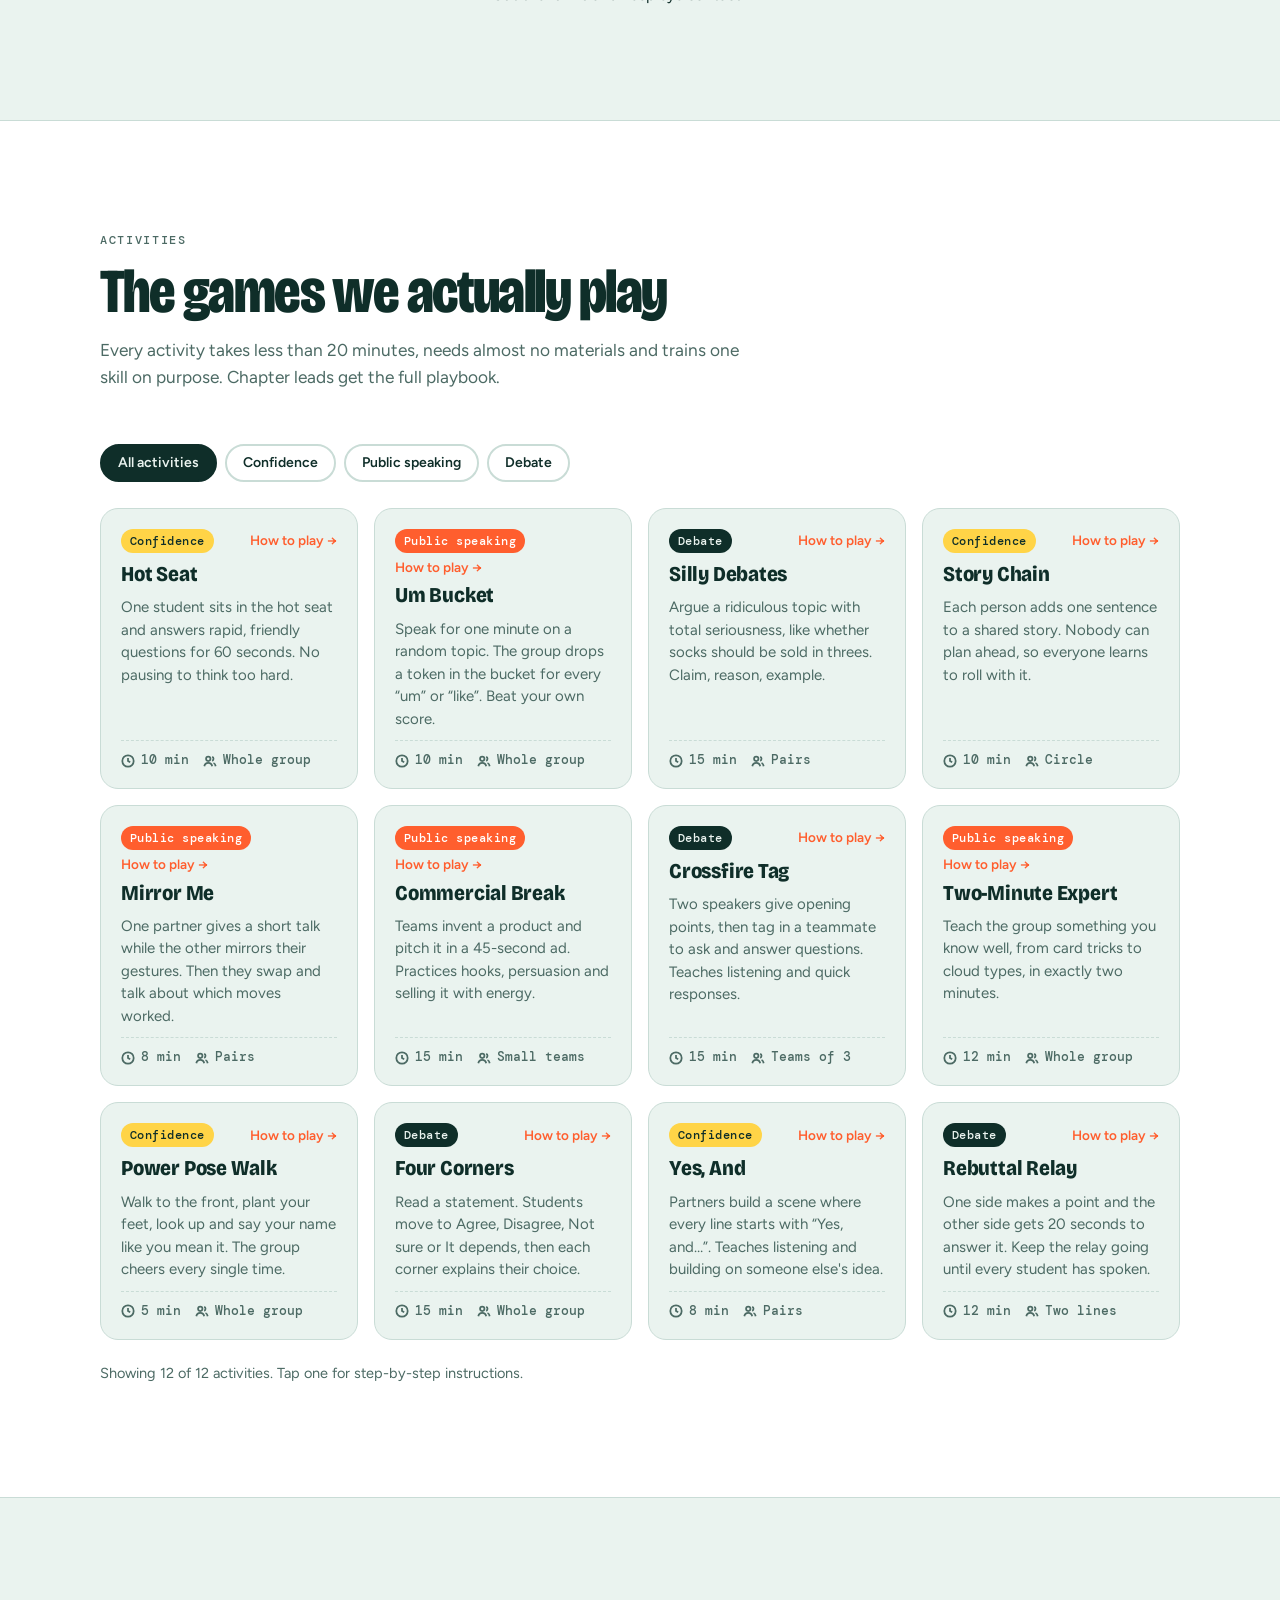
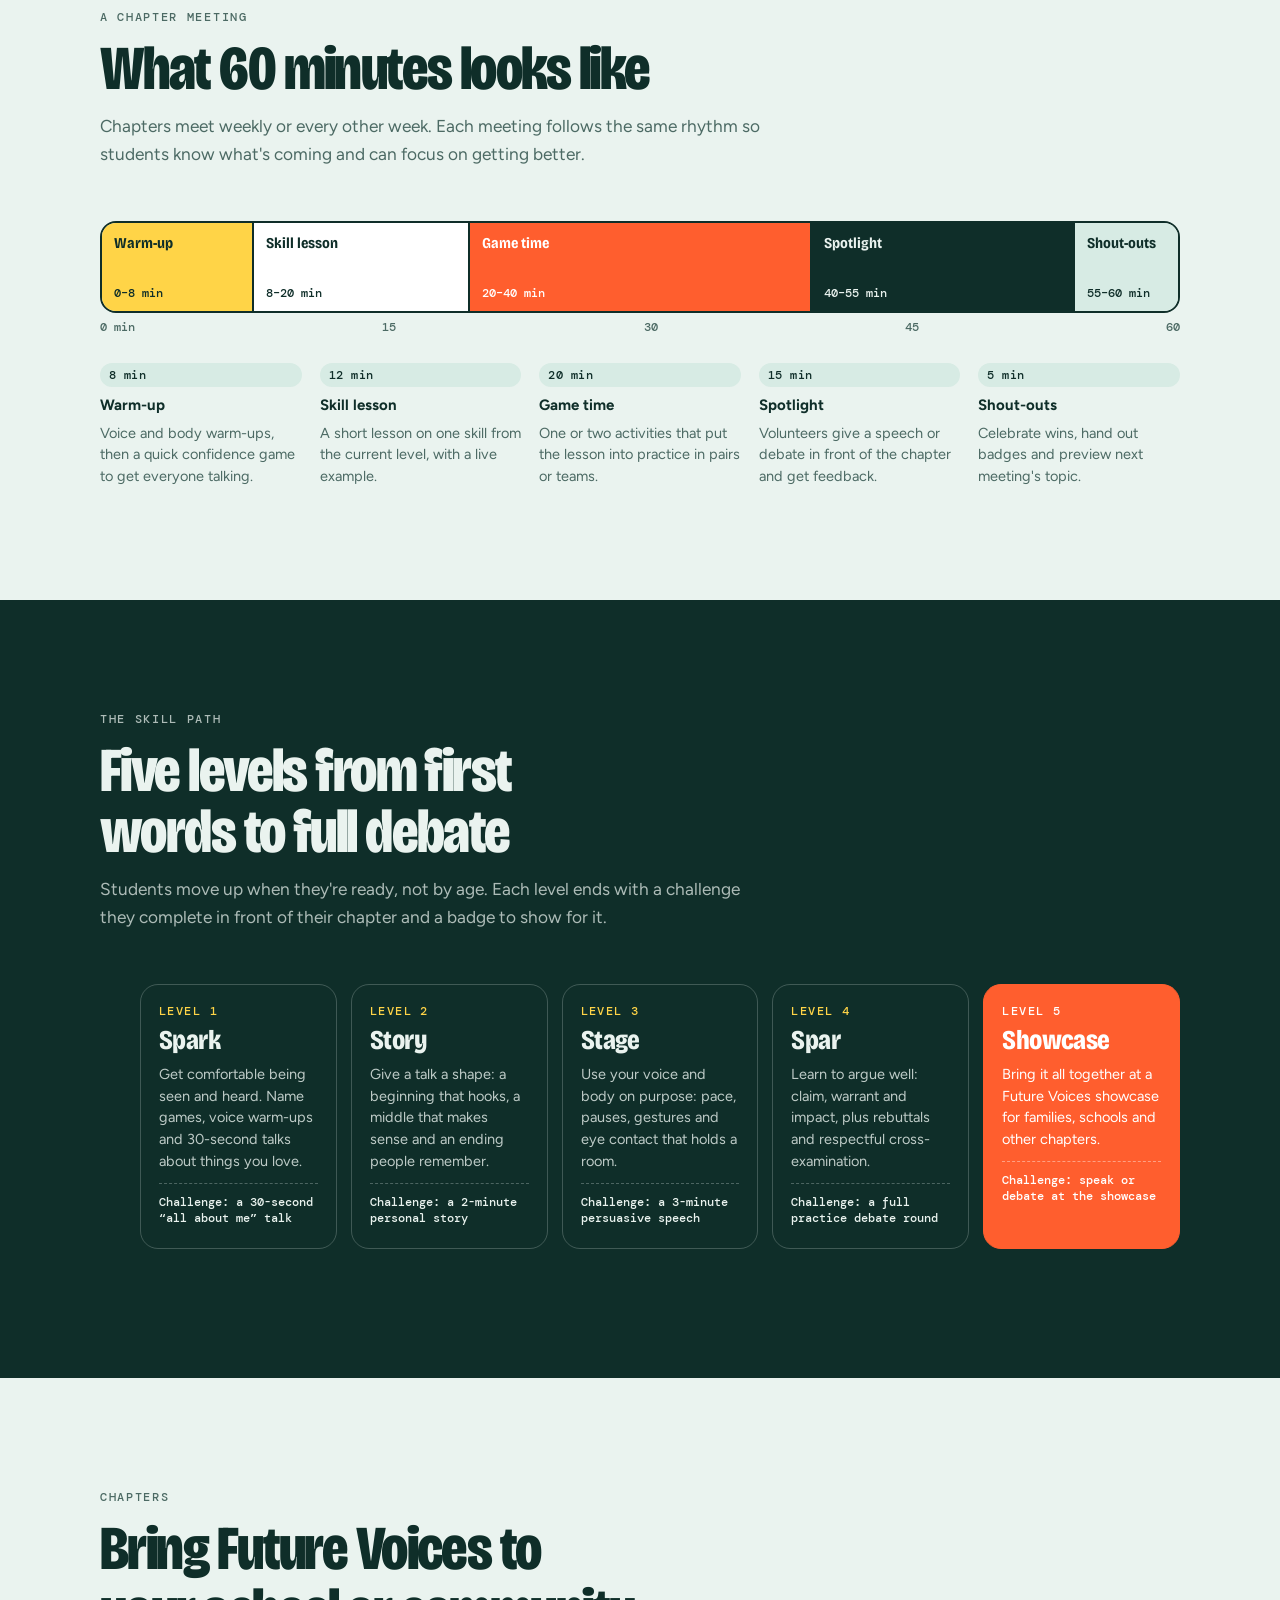
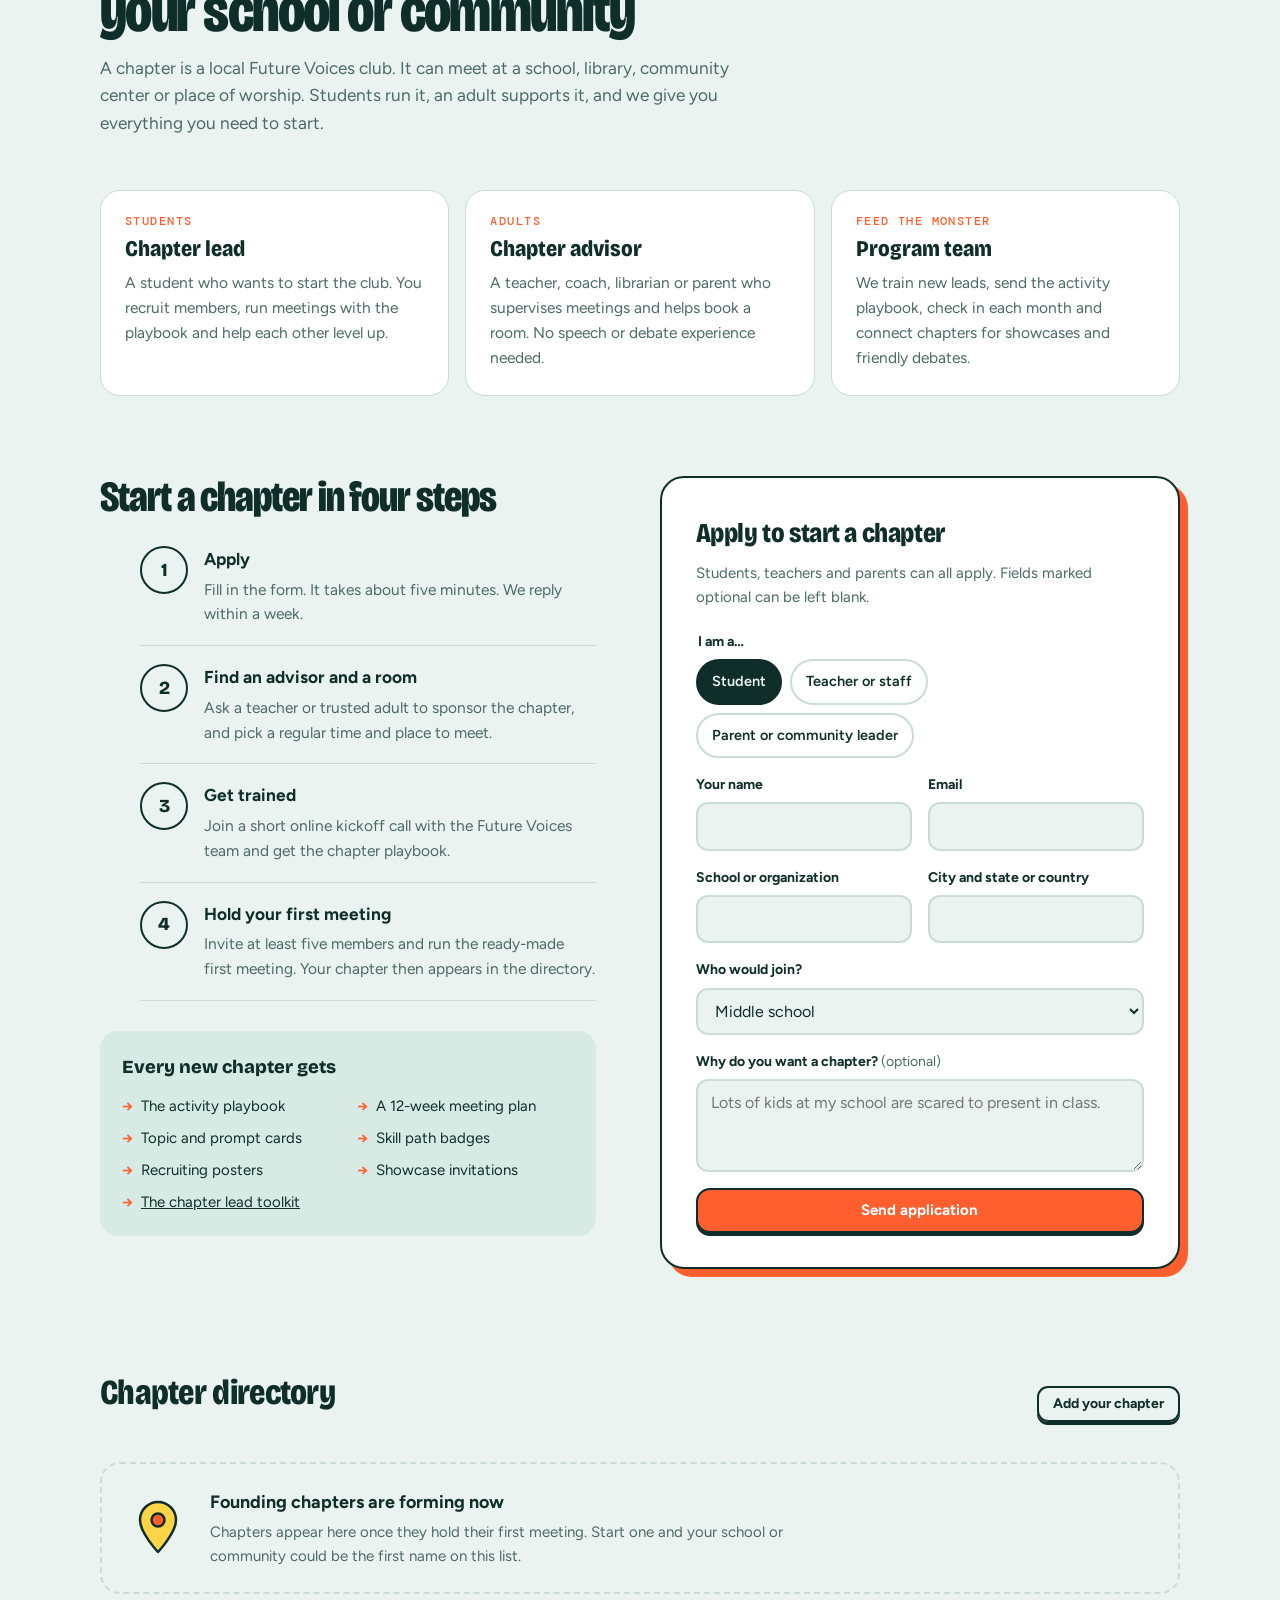
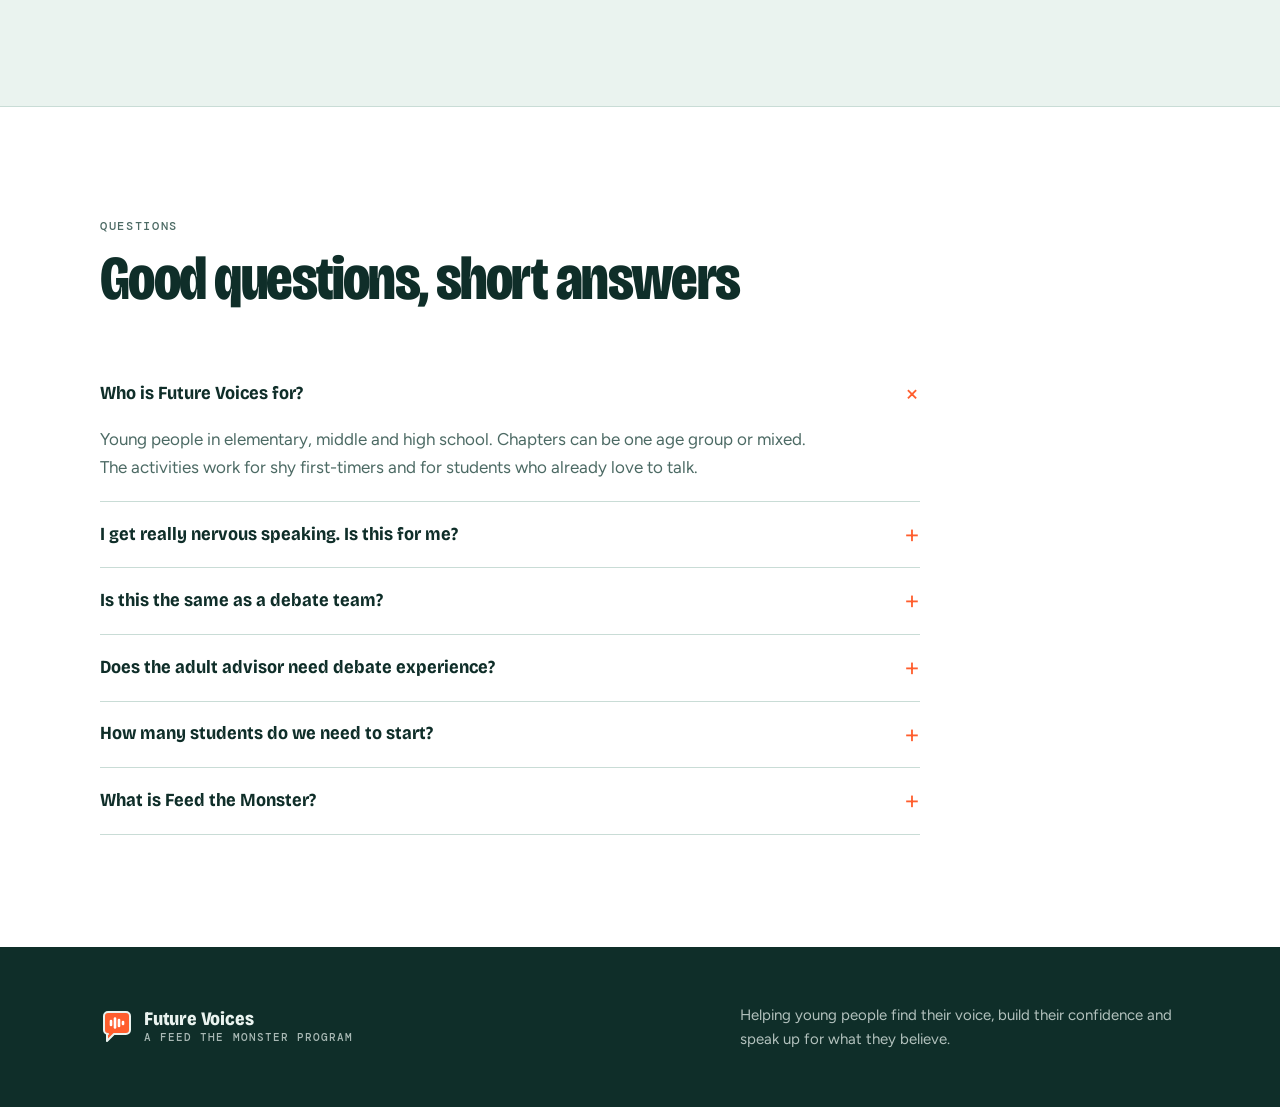
==== commit 59038037: "Add chapter lead toolkit, activity guides, theme switch and Pages deploy - toolkit.html: roster, att" ====
--- a/index.html
+++ b/index.html
@@ -8,375 +8,7 @@
 <link rel="preconnect" href="https://fonts.googleapis.com">
 <link rel="preconnect" href="https://fonts.gstatic.com" crossorigin>
 <link rel="stylesheet" href="https://fonts.googleapis.com/css2?family=Bricolage+Grotesque:opsz,wdth,wght@12..96,75..100,400..800&family=Figtree:ital,wght@0,400;0,600;0,700;1,400&family=DM+Mono:wght@400;500&display=swap">
-<style>
-  /* Layout: a bright "rehearsal room" — mint paper, deep green ink, tangerine for the voice,
-     sun-yellow for game cards. One loud moment (the hero debate card); everything else quiet. */
-  :root {
-    --bg: #eaf3ef;
-    --surface: #ffffff;
-    --ink: #0f2e29;
-    --muted: #4c6a64;
-    --line: #c9dcd6;
-    --voice: #ff5e2e;
-    --on-voice: #ffffff;
-    --sun: #ffd447;
-    --on-sun: #0f2e29;
-    --deep: #0f2e29;
-    --on-deep: #eaf3ef;
-    --soft: #d7ebe4;
-    --display: "Bricolage Grotesque", "Avenir Next", "Segoe UI", system-ui, sans-serif;
-    --body: "Figtree", "Segoe UI", system-ui, sans-serif;
-    --mono: "DM Mono", ui-monospace, "SFMono-Regular", Menlo, monospace;
-    --wrap: 1160px;
-    --gutter: clamp(16px, 4vw, 40px);
-  }
-  @media (prefers-color-scheme: dark) {
-    :root:not([data-theme="light"]) {
-      color-scheme: dark;
-      --bg: #0b1f1b;
-      --surface: #132b26;
-      --ink: #e6f2ee;
-      --muted: #9dbab3;
-      --line: #24423b;
-      --voice: #ff7a52;
-      --on-voice: #1a0c06;
-      --sun: #ffd447;
-      --on-sun: #0f2e29;
-      --deep: #183731;
-      --on-deep: #e6f2ee;
-      --soft: #17332d;
-    }
-  }
-  :root[data-theme="dark"] {
-    color-scheme: dark;
-    --bg: #0b1f1b;
-    --surface: #132b26;
-    --ink: #e6f2ee;
-    --muted: #9dbab3;
-    --line: #24423b;
-    --voice: #ff7a52;
-    --on-voice: #1a0c06;
-    --sun: #ffd447;
-    --on-sun: #0f2e29;
-    --deep: #183731;
-    --on-deep: #e6f2ee;
-    --soft: #17332d;
-  }
-
-  * { box-sizing: border-box; }
-  html { scroll-behavior: smooth; }
-  @media (prefers-reduced-motion: reduce) { html { scroll-behavior: auto; } }
-  body {
-    margin: 0;
-    background: var(--bg);
-    color: var(--ink);
-    font: 17px/1.6 var(--body);
-    -webkit-font-smoothing: antialiased;
-    overflow-x: clip;
-  }
-  a { color: inherit; }
-  img { max-width: 100%; }
-  :focus-visible { outline: 3px solid var(--voice); outline-offset: 3px; border-radius: 6px; }
-  h1, h2, h3 { text-wrap: balance; margin: 0; font-family: var(--display); }
-  p { margin: 0; }
-  ul { margin: 0; padding: 0; }
-  .wrap { max-width: var(--wrap); margin-inline: auto; padding-inline: var(--gutter); }
-  .eyebrow {
-    font: 500 12px/1.2 var(--mono);
-    letter-spacing: .14em;
-    text-transform: uppercase;
-    color: var(--muted);
-  }
-  .h2 {
-    font-weight: 800;
-    font-variation-settings: "wdth" 80, "opsz" 96;
-    font-size: clamp(2.2rem, 5.4vw, 3.9rem);
-    line-height: .98;
-    letter-spacing: -.025em;
-  }
-  .lede { color: var(--muted); max-width: 60ch; font-size: 1.08rem; }
-  section { padding-block: clamp(64px, 9vw, 112px); }
-  .section-head { display: grid; gap: 14px; margin-bottom: clamp(32px, 5vw, 52px); max-width: 760px; }
-  .hl { color: var(--voice); }
-
-  /* ---------- Buttons & chips ---------- */
-  .btn {
-    display: inline-flex; align-items: center; justify-content: center; gap: 8px;
-    padding: 13px 22px; border-radius: 14px; border: 2px solid var(--ink);
-    font: 700 15px/1 var(--body); text-decoration: none; cursor: pointer;
-    background: transparent; color: var(--ink);
-    box-shadow: 0 3px 0 var(--ink);
-    transition: transform .12s ease, box-shadow .12s ease;
-  }
-  .btn:hover { transform: translateY(-1px); box-shadow: 0 4px 0 var(--ink); }
-  .btn:active { transform: translateY(3px); box-shadow: 0 0 0 var(--ink); }
-  .btn.voice { background: var(--voice); color: var(--on-voice); }
-  .btn.small { padding: 9px 14px; font-size: 14px; border-radius: 11px; }
-  .chip {
-    display: inline-flex; align-items: center; gap: 6px;
-    font: 500 12px/1 var(--mono); letter-spacing: .04em;
-    padding: 6px 9px; border-radius: 999px;
-    background: var(--soft); color: var(--ink);
-    white-space: nowrap;
-  }
-  .chip.confidence { background: var(--sun); color: var(--on-sun); }
-  .chip.speaking { background: var(--voice); color: var(--on-voice); }
-  .chip.debate { background: var(--deep); color: var(--on-deep); }
-
-  /* ---------- Nav ---------- */
-  .nav {
-    position: sticky; top: env(safe-area-inset-top, 0px); z-index: 20;
-    background: color-mix(in srgb, var(--bg) 90%, transparent);
-    backdrop-filter: blur(10px); -webkit-backdrop-filter: blur(10px);
-    border-bottom: 1px solid var(--line);
-  }
-  .nav .wrap { display: flex; align-items: center; justify-content: space-between; gap: 16px; min-height: 64px; }
-  .mark { display: flex; align-items: center; gap: 10px; text-decoration: none; }
-  .mark svg { width: 34px; height: 34px; flex: none; }
-  .mark b { display: block; font: 800 19px/1 var(--display); font-variation-settings: "wdth" 85; letter-spacing: -.01em; }
-  .mark small { display: block; font: 500 10.5px/1.3 var(--mono); letter-spacing: .1em; text-transform: uppercase; color: var(--muted); margin-top: 3px; }
-  .nav ul { display: flex; gap: clamp(14px, 2.4vw, 28px); list-style: none; }
-  .nav ul a { text-decoration: none; font-size: 15px; font-weight: 600; color: var(--muted); }
-  .nav ul a:hover { color: var(--ink); }
-  @media (max-width: 860px) { .nav ul { display: none; } }
-
-  /* ---------- Hero ---------- */
-  .hero { padding-block: clamp(40px, 6vw, 80px) clamp(56px, 8vw, 96px); }
-  .hero-grid { display: grid; grid-template-columns: minmax(0, 1.15fr) minmax(0, .85fr); gap: clamp(32px, 5vw, 64px); align-items: center; }
-  .hero h1 {
-    font-weight: 800;
-    font-variation-settings: "wdth" 78, "opsz" 96;
-    font-size: clamp(3rem, 8.4vw, 6.6rem);
-    line-height: .92;
-    letter-spacing: -.035em;
-    margin-block: 18px 24px;
-  }
-  .hero h1 .said { position: relative; color: var(--voice); white-space: nowrap; }
-  .hero h1 .said svg { position: absolute; left: -2%; bottom: -.16em; width: 104%; height: .32em; overflow: visible; }
-  .hero h1 .said path { fill: none; stroke: var(--sun); stroke-width: 7; stroke-linecap: round; }
-  .hero .lede { color: var(--ink); font-size: clamp(1.1rem, 1.7vw, 1.28rem); line-height: 1.55; }
-  .hero-actions { display: flex; flex-wrap: wrap; gap: 12px; margin-top: 30px; }
-  .hero-facts { display: flex; flex-wrap: wrap; gap: 8px 22px; margin-top: 30px; }
-  .hero-facts span { font: 500 13px/1.3 var(--mono); color: var(--muted); }
-  .hero-facts span::before { content: ""; display: inline-block; width: 8px; height: 8px; border-radius: 50%; background: var(--voice); margin-right: 8px; vertical-align: 1px; }
-  @media (max-width: 880px) { .hero-grid { grid-template-columns: 1fr; } }
-
-  /* Debate card: the one loud object on the page */
-  .debate {
-    position: relative;
-    background: var(--sun); color: var(--on-sun);
-    border: 2px solid var(--on-sun);
-    border-radius: 26px;
-    padding: clamp(22px, 3vw, 30px);
-    box-shadow: 8px 8px 0 var(--ink);
-    transform: rotate(1.4deg);
-    display: grid; gap: 18px;
-  }
-  .debate-top { display: flex; justify-content: space-between; align-items: center; gap: 12px; }
-  .debate-top .eyebrow { color: var(--on-sun); opacity: .8; }
-  .side {
-    font: 800 13px/1 var(--display); letter-spacing: .08em; text-transform: uppercase;
-    padding: 8px 12px; border-radius: 999px; border: 2px solid var(--on-sun);
-    background: var(--on-sun); color: var(--sun);
-    font-variation-settings: "wdth" 90;
-  }
-  .side.against { background: transparent; color: var(--on-sun); }
-  .topic {
-    font: 700 clamp(1.5rem, 2.8vw, 2.05rem)/1.12 var(--display);
-    font-variation-settings: "wdth" 85, "opsz" 48;
-    letter-spacing: -.015em;
-    min-height: 3.4em;
-    display: flex; align-items: center;
-  }
-  .topic.flip { animation: flip .38s ease; }
-  @keyframes flip { 0% { opacity: .2; transform: translateY(8px); } 100% { opacity: 1; transform: none; } }
-  .clock { display: flex; align-items: center; gap: 16px; }
-  .ring { width: 74px; height: 74px; flex: none; }
-  .ring circle { fill: none; stroke-width: 7; }
-  .ring .track { stroke: color-mix(in srgb, var(--on-sun) 18%, transparent); }
-  .ring .fill { stroke: var(--on-sun); stroke-linecap: round; transform: rotate(-90deg); transform-origin: 50% 50%; }
-  .ring text { font: 500 17px var(--mono); fill: var(--on-sun); text-anchor: middle; dominant-baseline: central; font-variant-numeric: tabular-nums; }
-  .clock p { font-size: 14.5px; line-height: 1.45; }
-  .clock p b { display: block; font-size: 15.5px; }
-  .debate-actions { display: flex; flex-wrap: wrap; gap: 10px; }
-  .debate .btn { border-color: var(--on-sun); color: var(--on-sun); box-shadow: 0 3px 0 var(--on-sun); background: transparent; }
-  .debate .btn.go { background: var(--on-sun); color: var(--sun); }
-  .debate .btn:active { box-shadow: 0 0 0 var(--on-sun); }
-  .bubble-tail { position: absolute; left: 42px; bottom: -22px; width: 40px; height: 24px; }
-  .bubble-tail path { fill: var(--sun); stroke: var(--on-sun); stroke-width: 2; stroke-linejoin: round; }
-  .debate-caption { margin-top: 38px; font: 400 13px/1.45 var(--mono); color: var(--muted); padding-left: 8px; }
-
-  /* ---------- Ticker ---------- */
-  .ticker { background: var(--deep); color: var(--on-deep); overflow: hidden; border-block: 2px solid var(--ink); }
-  .ticker-track { display: flex; gap: 44px; padding-block: 15px; width: max-content; animation: slide 46s linear infinite; }
-  .ticker span { font: 700 1.05rem/1 var(--display); font-variation-settings: "wdth" 85; white-space: nowrap; display: flex; gap: 44px; align-items: center; }
-  .ticker span::after { content: ""; width: 10px; height: 10px; border-radius: 50%; background: var(--voice); }
-  @keyframes slide { to { transform: translateX(-50%); } }
-  @media (prefers-reduced-motion: reduce) { .ticker-track { animation: none; } }
-
-  /* ---------- Pillars ---------- */
-  .pillars { display: grid; grid-template-columns: repeat(3, minmax(0, 1fr)); gap: clamp(16px, 2.4vw, 28px); }
-  .pillar { display: grid; gap: 14px; align-content: start; padding-top: 22px; border-top: 3px solid var(--ink); }
-  .pillar .tag { width: 48px; height: 48px; }
-  .pillar h3 { font-weight: 800; font-size: 1.6rem; font-variation-settings: "wdth" 85; letter-spacing: -.015em; line-height: 1.05; }
-  .pillar > p { color: var(--muted); }
-  .pillar ul { list-style: none; display: grid; gap: 8px; }
-  .pillar li { display: flex; gap: 10px; align-items: baseline; font-size: 15.5px; }
-  .pillar li::before { content: "✓"; font-weight: 700; color: var(--voice); flex: none; }
-  @media (max-width: 820px) { .pillars { grid-template-columns: 1fr; gap: 36px; } }
-
-  /* ---------- Activities ---------- */
-  .activities { background: var(--surface); border-block: 1px solid var(--line); }
-  .filters { display: flex; flex-wrap: wrap; gap: 8px; margin-bottom: 26px; }
-  .filters button {
-    font: 600 14px/1 var(--body); padding: 10px 16px; border-radius: 999px; cursor: pointer;
-    background: transparent; color: var(--ink); border: 2px solid var(--line);
-  }
-  .filters button[aria-pressed="true"] { background: var(--ink); color: var(--bg); border-color: var(--ink); }
-  .games { display: grid; grid-template-columns: repeat(auto-fill, minmax(min(100%, 255px), 1fr)); gap: 16px; }
-  .game {
-    display: grid; grid-template-rows: auto auto 1fr auto; gap: 10px;
-    padding: 20px; border-radius: 18px; background: var(--bg); border: 1px solid var(--line);
-  }
-  .game header { display: flex; justify-content: space-between; align-items: center; gap: 8px; }
-  .game h3 { font-size: 1.32rem; font-weight: 800; font-variation-settings: "wdth" 88; letter-spacing: -.01em; line-height: 1.1; }
-  .game p { color: var(--muted); font-size: 15px; line-height: 1.5; }
-  .game footer { display: flex; gap: 14px; font: 500 12.5px/1.2 var(--mono); color: var(--muted); padding-top: 12px; border-top: 1px dashed var(--line); }
-  .game footer span { display: inline-flex; align-items: center; gap: 6px; }
-  .game footer svg { width: 14px; height: 14px; stroke: currentColor; fill: none; stroke-width: 2; }
-  .games-note { margin-top: 22px; font-size: 14.5px; color: var(--muted); }
-
-  /* ---------- Meeting (drawn to scale) ---------- */
-  .meeting-bar { display: flex; border: 2px solid var(--ink); border-radius: 16px; overflow: hidden; min-height: 92px; }
-  .seg { padding: 12px 12px; display: grid; align-content: space-between; gap: 8px; min-width: 0; border-right: 2px solid var(--ink); }
-  .seg:last-child { border-right: 0; }
-  .seg b { font: 700 15px/1.15 var(--display); font-variation-settings: "wdth" 85; }
-  .seg small { font: 500 12px/1 var(--mono); font-variant-numeric: tabular-nums; }
-  .seg.s1 { background: var(--sun); color: var(--on-sun); }
-  .seg.s2 { background: var(--surface); color: var(--ink); }
-  .seg.s3 { background: var(--voice); color: var(--on-voice); }
-  .seg.s4 { background: var(--deep); color: var(--on-deep); }
-  .seg.s5 { background: var(--soft); color: var(--ink); }
-  .scale { display: flex; justify-content: space-between; margin-top: 8px; font: 500 12px/1 var(--mono); color: var(--muted); font-variant-numeric: tabular-nums; }
-  .meeting-detail { display: grid; grid-template-columns: repeat(5, minmax(0, 1fr)); gap: 18px; margin-top: 30px; }
-  .meeting-detail div { display: grid; gap: 6px; align-content: start; }
-  .meeting-detail b { font-size: 15px; }
-  .meeting-detail p { font-size: 14.5px; color: var(--muted); line-height: 1.5; }
-  @media (max-width: 820px) {
-    .meeting-bar { flex-direction: column; min-height: 0; }
-    .seg { border-right: 0; border-bottom: 2px solid var(--ink); display: flex; justify-content: space-between; align-items: center; flex: none !important; }
-    .seg:last-child { border-bottom: 0; }
-    .scale { display: none; }
-    .meeting-detail { grid-template-columns: 1fr 1fr; }
-  }
-  @media (max-width: 480px) { .meeting-detail { grid-template-columns: 1fr; } }
-
-  /* ---------- Levels ---------- */
-  .path { background: var(--deep); color: var(--on-deep); }
-  .path .eyebrow, .path .lede { color: color-mix(in srgb, var(--on-deep) 72%, transparent); }
-  .levels { list-style: none; display: grid; grid-template-columns: repeat(5, minmax(0, 1fr)); gap: 14px; counter-reset: lvl; }
-  .level { display: grid; gap: 10px; align-content: start; padding: 20px 18px 22px; border-radius: 18px; border: 1px solid color-mix(in srgb, var(--on-deep) 22%, transparent); position: relative; }
-  .level .num { font: 500 12px/1 var(--mono); letter-spacing: .12em; text-transform: uppercase; color: var(--sun); }
-  .level h3 { font-size: 1.7rem; font-weight: 800; font-variation-settings: "wdth" 80; letter-spacing: -.02em; line-height: 1; }
-  .level p { font-size: 14.5px; line-height: 1.5; color: color-mix(in srgb, var(--on-deep) 80%, transparent); }
-  .level .badge { font: 500 12px/1.35 var(--mono); padding-top: 10px; border-top: 1px dashed color-mix(in srgb, var(--on-deep) 28%, transparent); color: var(--on-deep); }
-  .level:last-child { background: var(--voice); color: var(--on-voice); border-color: var(--voice); }
-  .level:last-child p, .level:last-child .badge, .level:last-child .num { color: var(--on-voice); }
-  .level:last-child .badge { border-top-color: color-mix(in srgb, var(--on-voice) 40%, transparent); }
-  @media (max-width: 980px) { .levels { grid-template-columns: repeat(2, minmax(0, 1fr)); } .level:last-child { grid-column: 1 / -1; } }
-  @media (max-width: 520px) { .levels { grid-template-columns: 1fr; } }
-
-  /* ---------- Chapters ---------- */
-  .roles { display: grid; grid-template-columns: repeat(3, minmax(0, 1fr)); gap: 16px; margin-bottom: clamp(48px, 7vw, 80px); }
-  .role { background: var(--surface); border: 1px solid var(--line); border-radius: 20px; padding: 24px; display: grid; gap: 10px; align-content: start; }
-  .role .who { font: 500 12px/1 var(--mono); letter-spacing: .12em; text-transform: uppercase; color: var(--voice); }
-  .role h3 { font-size: 1.4rem; font-weight: 800; font-variation-settings: "wdth" 85; line-height: 1.1; }
-  .role p { color: var(--muted); font-size: 15.5px; }
-  @media (max-width: 820px) { .roles { grid-template-columns: 1fr; } }
-
-  .start-grid { display: grid; grid-template-columns: minmax(0, 1fr) minmax(0, 1.05fr); gap: clamp(32px, 5vw, 64px); align-items: start; }
-  @media (max-width: 900px) { .start-grid { grid-template-columns: 1fr; } }
-  .steps { list-style: none; display: grid; gap: 0; counter-reset: step; }
-  .steps li { display: grid; grid-template-columns: 48px minmax(0, 1fr); gap: 16px; padding-block: 18px; border-bottom: 1px solid var(--line); }
-  .steps li:first-child { padding-top: 0; }
-  .steps li::before {
-    counter-increment: step; content: counter(step);
-    width: 44px; height: 44px; border-radius: 50%;
-    display: grid; place-items: center;
-    font: 800 1.15rem/1 var(--display); border: 2px solid var(--ink);
-  }
-  .steps b { display: block; font-size: 1.08rem; margin-bottom: 4px; }
-  .steps p { color: var(--muted); font-size: 15.5px; }
-  .kit { margin-top: 30px; padding: 22px; border-radius: 18px; background: var(--soft); display: grid; gap: 12px; }
-  .kit h3 { font-size: 1.15rem; font-weight: 800; }
-  .kit ul { list-style: none; display: grid; grid-template-columns: 1fr 1fr; gap: 8px 18px; }
-  .kit li { font-size: 15px; display: flex; gap: 8px; }
-  .kit li::before { content: "→"; color: var(--voice); font-weight: 700; }
-  @media (max-width: 480px) { .kit ul { grid-template-columns: 1fr; } }
-
-  /* Form */
-  .form-card { background: var(--surface); border: 2px solid var(--ink); border-radius: 24px; padding: clamp(22px, 3.4vw, 34px); box-shadow: 8px 8px 0 var(--voice); }
-  .form-card h3 { font-size: 1.7rem; font-weight: 800; font-variation-settings: "wdth" 82; letter-spacing: -.015em; margin-bottom: 6px; }
-  .form-card > p { color: var(--muted); font-size: 15px; margin-bottom: 22px; }
-  form { display: grid; gap: 16px; }
-  .two { display: grid; grid-template-columns: 1fr 1fr; gap: 16px; }
-  @media (max-width: 520px) { .two { grid-template-columns: 1fr; } }
-  .field { display: grid; gap: 6px; min-width: 0; }
-  .field label, .field legend { font-weight: 700; font-size: 14px; }
-  .field .opt { font-weight: 400; color: var(--muted); }
-  input, select, textarea {
-    width: 100%; font: 16px/1.4 var(--body); color: var(--ink);
-    background: var(--bg); border: 2px solid var(--line); border-radius: 12px; padding: 11px 13px;
-  }
-  input:focus, select:focus, textarea:focus { outline: none; border-color: var(--ink); }
-  textarea { resize: vertical; }
-  fieldset { border: 0; padding: 0; margin: 0; min-width: 0; }
-  .seg-pick { display: flex; flex-wrap: wrap; gap: 8px; margin-top: 6px; }
-  .seg-pick label { position: relative; }
-  .seg-pick input { position: absolute; opacity: 0; width: 1px; height: 1px; }
-  .seg-pick span { display: inline-block; padding: 9px 14px; border-radius: 999px; border: 2px solid var(--line); font-size: 14.5px; font-weight: 600; cursor: pointer; }
-  .seg-pick input:checked + span { background: var(--ink); color: var(--bg); border-color: var(--ink); }
-  .seg-pick input:focus-visible + span { outline: 3px solid var(--voice); outline-offset: 2px; }
-  .error { color: var(--voice); font-weight: 700; font-size: 14.5px; }
-  .done { padding: 18px; border-radius: 14px; background: var(--sun); color: var(--on-sun); font-weight: 600; }
-
-  /* Directory */
-  .directory { margin-top: clamp(56px, 8vw, 96px); display: grid; gap: 20px; }
-  .directory-head { display: flex; flex-wrap: wrap; justify-content: space-between; align-items: end; gap: 12px 24px; }
-  .directory-head h3 { font-size: clamp(1.6rem, 3vw, 2.2rem); font-weight: 800; font-variation-settings: "wdth" 80; letter-spacing: -.02em; }
-  .chapter-list { display: grid; grid-template-columns: repeat(auto-fill, minmax(min(100%, 260px), 1fr)); gap: 14px; list-style: none; }
-  .chapter { padding: 18px 20px; border-radius: 16px; background: var(--surface); border: 1px solid var(--line); display: grid; gap: 4px; }
-  .chapter b { font-size: 1.05rem; }
-  .chapter span { font-size: 14px; color: var(--muted); }
-  .empty {
-    display: grid; grid-template-columns: auto minmax(0, 1fr); gap: 20px; align-items: center;
-    padding: 24px; border-radius: 20px; border: 2px dashed var(--line);
-  }
-  .empty svg { width: 64px; height: 64px; }
-  .empty b { display: block; font-size: 1.12rem; margin-bottom: 4px; }
-  .empty p { color: var(--muted); font-size: 15px; max-width: 62ch; }
-  @media (max-width: 520px) { .empty { grid-template-columns: 1fr; } }
-
-  /* ---------- FAQ ---------- */
-  .faq-section { background: var(--surface); border-top: 1px solid var(--line); }
-  .faq { display: grid; gap: 0; max-width: 820px; }
-  details { border-bottom: 1px solid var(--line); }
-  summary {
-    list-style: none; cursor: pointer; padding-block: 20px;
-    display: flex; justify-content: space-between; gap: 16px; align-items: center;
-    font: 700 1.15rem/1.3 var(--display); font-variation-settings: "wdth" 90;
-  }
-  summary::-webkit-details-marker { display: none; }
-  summary::after { content: "+"; font: 400 1.6rem/1 var(--body); color: var(--voice); transition: transform .2s ease; flex: none; }
-  details[open] summary::after { transform: rotate(45deg); }
-  details p { padding-bottom: 20px; color: var(--muted); max-width: 66ch; }
-
-  /* ---------- Footer ---------- */
-  footer { background: var(--deep); color: var(--on-deep); padding-block: 56px; }
-  footer .wrap { display: flex; flex-wrap: wrap; justify-content: space-between; gap: 24px; align-items: center; }
-  footer .mark small { color: color-mix(in srgb, var(--on-deep) 70%, transparent); }
-  footer p { color: color-mix(in srgb, var(--on-deep) 75%, transparent); font-size: 15px; max-width: 44ch; }
-</style>
+<link rel="stylesheet" href="css/style.css">
 </head>
 <body>
 
@@ -395,8 +27,15 @@
       <li><a href="#path">Skill path</a></li>
       <li><a href="#chapters">Chapters</a></li>
       <li><a href="#faq">FAQ</a></li>
+      <li><a href="toolkit.html">Lead toolkit</a></li>
     </ul>
-    <a class="btn voice small" href="#start">Start a chapter</a>
+    <div class="nav-end">
+      <button class="icon-btn" type="button" data-theme-toggle aria-label="Switch theme">
+        <svg class="sun" viewBox="0 0 24 24" aria-hidden="true"><circle cx="12" cy="12" r="4"/><path d="M12 2v2M12 20v2M4.9 4.9l1.4 1.4M17.7 17.7l1.4 1.4M2 12h2M20 12h2M4.9 19.1l1.4-1.4M17.7 6.3l1.4-1.4"/></svg>
+        <svg class="moon" viewBox="0 0 24 24" aria-hidden="true"><path d="M20 14.5A8 8 0 0 1 9.5 4a8 8 0 1 0 10.5 10.5z"/></svg>
+      </button>
+      <a class="btn voice small" href="#start">Start a chapter</a>
+    </div>
   </div>
 </nav>
 
@@ -437,6 +76,10 @@
             <button class="btn go" type="button" id="go">Start 60 seconds</button>
             <button class="btn" type="button" id="spin">New topic</button>
           </div>
+          <button class="sound" type="button" id="sound" aria-pressed="false">
+            <svg viewBox="0 0 24 24" aria-hidden="true"><path d="M4 9h4l5-4v14l-5-4H4z"/><path class="on" d="M16.5 8.5a5 5 0 0 1 0 7M19 6a8.5 8.5 0 0 1 0 12"/><path class="off" d="M17 9l5 6M22 9l-5 6"/></svg>
+            <span id="sound-label">Sound cues off</span>
+          </button>
           <svg class="bubble-tail" viewBox="0 0 40 24" aria-hidden="true"><path d="M2 0 L 6 22 L 30 0"/></svg>
         </div>
         <p class="debate-caption">Try it with a friend: one argues for, one against. Swap and go again.</p>
@@ -605,6 +248,7 @@
               <li>Skill path badges</li>
               <li>Recruiting posters</li>
               <li>Showcase invitations</li>
+              <li><a href="toolkit.html">The chapter lead toolkit</a></li>
             </ul>
           </div>
         </div>
@@ -702,6 +346,22 @@
   </section>
 </main>
 
+<dialog class="sheet" id="game-sheet" aria-labelledby="sheet-title">
+  <div class="sheet-body">
+    <div class="sheet-top">
+      <div class="meta" id="sheet-meta"></div>
+      <button class="icon-btn" type="button" id="sheet-close" aria-label="Close">
+        <svg viewBox="0 0 24 24" aria-hidden="true"><path d="M6 6l12 12M18 6L6 18"/></svg>
+      </button>
+    </div>
+    <h2 id="sheet-title"></h2>
+    <p id="sheet-text" style="color:var(--muted)"></p>
+    <h3>How to play</h3>
+    <ol id="sheet-steps"></ol>
+    <div class="tip" id="sheet-tip"></div>
+  </div>
+</dialog>
+
 <footer>
   <div class="wrap">
     <a class="mark" href="#top" aria-label="Back to top">
@@ -715,6 +375,7 @@
   </div>
 </footer>
 
+<script src="js/common.js"></script>
 <script>
 (() => {
   const reduce = matchMedia("(prefers-reduced-motion: reduce)").matches;
@@ -743,18 +404,54 @@
 
   // Activities. skill: confidence | speaking | debate
   const GAMES = [
-    { name: "Hot Seat", skill: "confidence", mins: 10, group: "Whole group", text: "One student sits in the hot seat and answers rapid, friendly questions for 60 seconds. No pausing to think too hard." },
-    { name: "Um Bucket", skill: "speaking", mins: 10, group: "Whole group", text: "Speak for one minute on a random topic. The group drops a token in the bucket for every “um” or “like”. Beat your own score." },
-    { name: "Silly Debates", skill: "debate", mins: 15, group: "Pairs", text: "Argue a ridiculous topic with total seriousness, like whether socks should be sold in threes. Claim, reason, example." },
-    { name: "Story Chain", skill: "confidence", mins: 10, group: "Circle", text: "Each person adds one sentence to a shared story. Nobody can plan ahead, so everyone learns to roll with it." },
-    { name: "Mirror Me", skill: "speaking", mins: 8, group: "Pairs", text: "One partner gives a short talk while the other mirrors their gestures. Then they swap and talk about which moves worked." },
-    { name: "Commercial Break", skill: "speaking", mins: 15, group: "Small teams", text: "Teams invent a product and pitch it in a 45-second ad. Practices hooks, persuasion and selling it with energy." },
-    { name: "Crossfire Tag", skill: "debate", mins: 15, group: "Teams of 3", text: "Two speakers give opening points, then tag in a teammate to ask and answer questions. Teaches listening and quick responses." },
-    { name: "Two-Minute Expert", skill: "speaking", mins: 12, group: "Whole group", text: "Teach the group something you know well, from card tricks to cloud types, in exactly two minutes." },
-    { name: "Power Pose Walk", skill: "confidence", mins: 5, group: "Whole group", text: "Walk to the front, plant your feet, look up and say your name like you mean it. The group cheers every single time." },
-    { name: "Four Corners", skill: "debate", mins: 15, group: "Whole group", text: "Read a statement. Students move to Agree, Disagree, Not sure or It depends, then each corner explains their choice." },
-    { name: "Yes, And", skill: "confidence", mins: 8, group: "Pairs", text: "Partners build a scene where every line starts with “Yes, and…”. Teaches listening and building on someone else's idea." },
-    { name: "Rebuttal Relay", skill: "debate", mins: 12, group: "Two lines", text: "One side makes a point and the other side gets 20 seconds to answer it. Keep the relay going until every student has spoken." }
+    { name: "Hot Seat", skill: "confidence", mins: 10, group: "Whole group",
+      text: "One student sits in the hot seat and answers rapid, friendly questions for 60 seconds. No pausing to think too hard.",
+      steps: ["Put a chair at the front. A volunteer sits in it.", "The group fires easy, friendly questions: favorite food, best day ever, a superpower they'd pick.", "The speaker answers each in a sentence or two. No “pass” allowed, but silly answers count.", "After 60 seconds, the group gives one cheer and one compliment. Next volunteer."],
+      tip: "Start with your most confident students so the shy ones see it's safe. Ban questions that put anyone on the spot about grades or family." },
+    { name: "Um Bucket", skill: "speaking", mins: 10, group: "Whole group",
+      text: "Speak for one minute on a random topic. The group drops a token in the bucket for every “um” or “like”. Beat your own score.",
+      steps: ["Set out a bucket and a pile of tokens (beans, paper clips, anything).", "A speaker draws a topic and talks for one minute.", "Each time they say “um”, “uh” or “like”, a listener drops a token in.", "Count the tokens. Next round, the same speaker tries to beat their own score."],
+      tip: "Teach the pause as the fix: a silent breath sounds confident. Players compete only against their own last score." },
+    { name: "Silly Debates", skill: "debate", mins: 15, group: "Pairs",
+      text: "Argue a ridiculous topic with total seriousness, like whether socks should be sold in threes. Claim, reason, example.",
+      steps: ["Pair students up and hand each pair a silly topic.", "Flip a coin for sides. Give one minute to prepare.", "Each speaker gets one minute: a claim, a reason and an example.", "The audience votes for the most convincing argument, not the side they agree with."],
+      tip: "Silly topics remove the fear of being wrong, so students focus on structure. Write “Claim · Reason · Example” on the board." },
+    { name: "Story Chain", skill: "confidence", mins: 10, group: "Circle",
+      text: "Each person adds one sentence to a shared story. Nobody can plan ahead, so everyone learns to roll with it.",
+      steps: ["Sit in a circle. The leader starts with “Once upon a time…”.", "Going around, each person adds exactly one sentence.", "Every third person must add a twist: “But suddenly…”.", "The last person in the circle has to end the story."],
+      tip: "If someone freezes, the circle helps with a whisper of one word. Freezing and recovering is the skill." },
+    { name: "Mirror Me", skill: "speaking", mins: 8, group: "Pairs",
+      text: "One partner gives a short talk while the other mirrors their gestures. Then they swap and talk about which moves worked.",
+      steps: ["Partners face each other.", "Speaker talks for 45 seconds about how to do something, like making a sandwich.", "Partner copies every gesture, as in a mirror.", "Swap. Then each pair names one gesture that made the talk clearer."],
+      tip: "Seeing their own hands copied shows students how much (or how little) they move. Aim for open, purposeful gestures." },
+    { name: "Commercial Break", skill: "speaking", mins: 15, group: "Small teams",
+      text: "Teams invent a product and pitch it in a 45-second ad. Practices hooks, persuasion and selling it with energy.",
+      steps: ["Teams of 3 or 4 get five minutes to invent a product.", "They plan a 45-second ad: a hook, three benefits and a catchy ending.", "Every team member must speak at least one line.", "The audience “buys” their favorite with a show of hands."],
+      tip: "Point out the hook. The first five seconds decide if the audience keeps listening, in ads and in speeches." },
+    { name: "Crossfire Tag", skill: "debate", mins: 15, group: "Teams of 3",
+      text: "Two speakers give opening points, then tag in a teammate to ask and answer questions. Teaches listening and quick responses.",
+      steps: ["Two teams of three take opposite sides of a topic.", "One speaker from each team gives a 1-minute opening.", "Crossfire: teammates tag in to ask and answer short questions for 3 minutes.", "Each team gets 30 seconds to sum up why they won."],
+      tip: "Set one rule: questions must be real questions, not speeches. Model a polite “Thanks, and my next question is…”." },
+    { name: "Two-Minute Expert", skill: "speaking", mins: 12, group: "Whole group",
+      text: "Teach the group something you know well, from card tricks to cloud types, in exactly two minutes.",
+      steps: ["Each speaker picks something they know well.", "They plan three steps or three facts to teach.", "They teach it in two minutes, with the timer visible.", "The group tries one thing they just learned."],
+      tip: "Students are most confident talking about what they love. This is a great first real speech." },
+    { name: "Power Pose Walk", skill: "confidence", mins: 5, group: "Whole group",
+      text: "Walk to the front, plant your feet, look up and say your name like you mean it. The group cheers every single time.",
+      steps: ["Everyone lines up at the back of the room.", "One at a time, walk to the front with your head up.", "Plant your feet, pause, look at the audience and say: “My name is ___ and I'm ready.”", "The whole group cheers. Walk back like a champion."],
+      tip: "Use it to open every meeting for the first month. The pause before speaking is the hardest part, and the most important." },
+    { name: "Four Corners", skill: "debate", mins: 15, group: "Whole group",
+      text: "Read a statement. Students move to Agree, Disagree, Not sure or It depends, then each corner explains their choice.",
+      steps: ["Label four corners: Agree, Disagree, Not sure, It depends.", "Read a statement out loud. Everyone moves to a corner.", "Each corner has one minute to agree on its best reason.", "A speaker from each corner shares it. Anyone convinced can switch corners."],
+      tip: "Celebrate students who switch corners. Changing your mind because of a good argument is a debate skill." },
+    { name: "Yes, And", skill: "confidence", mins: 8, group: "Pairs",
+      text: "Partners build a scene where every line starts with “Yes, and…”. Teaches listening and building on someone else's idea.",
+      steps: ["Partner A says a starting line, like “Look, a dragon in the cafeteria!”.", "Partner B replies starting with “Yes, and…” and adds something new.", "Keep going back and forth for two minutes.", "Swap who starts and try a new scene."],
+      tip: "This is a listening game in disguise. Students can't add to an idea they didn't hear." },
+    { name: "Rebuttal Relay", skill: "debate", mins: 12, group: "Two lines",
+      text: "One side makes a point and the other side gets 20 seconds to answer it. Keep the relay going until every student has spoken.",
+      steps: ["Form two lines facing each other, one for each side of a topic.", "The first person in line A makes one point.", "The first person in line B has 20 seconds to answer it: “They said ___, but…”.", "Both go to the back of their line. The next pair continues."],
+      tip: "Teach the frame “They said…, but…, which means…”. It turns any reply into a real rebuttal." }
   ];
   const SKILL_LABEL = { confidence: "Confidence", speaking: "Public speaking", debate: "Debate" };
 
@@ -796,6 +493,32 @@
   const TOTAL = 60;
   let topicIdx = 0, timer = null, endAt = 0, side = "for";
 
+  // Optional sound cues (off by default): one beep at 30s, two at 10s, a long tone at time.
+  const soundBtn = document.getElementById("sound");
+  let actx = null;
+  const beep = (n = 1, len = .12, freq = 880) => {
+    if (soundBtn.getAttribute("aria-pressed") !== "true" || !actx) return;
+    for (let k = 0; k < n; k++) {
+      const o = actx.createOscillator(), g = actx.createGain();
+      const t0 = actx.currentTime + k * (len + .1);
+      o.type = "triangle"; o.frequency.value = freq;
+      g.gain.setValueAtTime(.0001, t0);
+      g.gain.exponentialRampToValueAtTime(.25, t0 + .02);
+      g.gain.exponentialRampToValueAtTime(.0001, t0 + len);
+      o.connect(g).connect(actx.destination);
+      o.start(t0); o.stop(t0 + len + .02);
+    }
+  };
+  soundBtn.addEventListener("click", () => {
+    const on = soundBtn.getAttribute("aria-pressed") !== "true";
+    soundBtn.setAttribute("aria-pressed", String(on));
+    document.getElementById("sound-label").textContent = on ? "Sound cues on" : "Sound cues off";
+    if (on) {
+      try { actx = actx || new (window.AudioContext || window.webkitAudioContext)(); actx.resume(); } catch { actx = null; }
+      beep(1, .08, 660);
+    }
+  });
+
   const fmt = s => `0:${String(s).padStart(2, "0")}`;
   const drawRing = left => {
     ringFill.style.strokeDashoffset = C * (1 - left / TOTAL);
@@ -825,14 +548,19 @@
     endAt = Date.now() + TOTAL * 1000;
     goBtn.textContent = "Stop";
     setTip("Go!", "Speak until the ring runs out.");
+    let last = TOTAL + 1;
     const tick = () => {
       const left = Math.max(0, Math.ceil((endAt - Date.now()) / 1000));
       drawRing(left);
-      if (left === 30) setTip("Halfway.", "Time for your example.");
-      if (left === 10) setTip("10 seconds.", "Wrap it up: “That's why…”.");
+      if (left === last) return;
+      last = left;
+      if (left === 30) { setTip("Halfway.", "Time for your example."); beep(1); }
+      if (left === 10) { setTip("10 seconds.", "Wrap it up: “That's why…”."); beep(2); }
       if (left === 0) {
         stop();
         setTip("Time! Nice work.", "Now swap sides, or tap New topic.");
+        beep(1, .6, 520);
+        toast("Time! Now swap sides and go again.");
       }
     };
     tick();
@@ -847,17 +575,33 @@
   };
   const gamesEl = document.getElementById("games");
   const note = document.getElementById("games-note");
+  let shown = GAMES;
   const renderGames = f => {
-    const list = f === "all" ? GAMES : GAMES.filter(g => g.skill === f);
-    gamesEl.innerHTML = list.map(g => `
-      <article class="game">
-        <header><span class="chip ${g.skill}">${SKILL_LABEL[g.skill]}</span></header>
+    shown = f === "all" ? GAMES : GAMES.filter(g => g.skill === f);
+    gamesEl.innerHTML = shown.map((g, i) => `
+      <button type="button" class="game" data-i="${i}" aria-haspopup="dialog">
+        <header><span class="chip k-${g.skill}">${SKILL_LABEL[g.skill]}</span><span class="more">How to play →</span></header>
         <h3>${g.name}</h3>
         <p>${g.text}</p>
         <footer><span>${icon.clock}${g.mins} min</span><span>${icon.group}${g.group}</span></footer>
-      </article>`).join("");
-    note.textContent = `Showing ${list.length} of ${GAMES.length} activities.`;
+      </button>`).join("");
+    note.textContent = `Showing ${shown.length} of ${GAMES.length} activities. Tap one for step-by-step instructions.`;
   };
+  const sheet = document.getElementById("game-sheet");
+  gamesEl.addEventListener("click", e => {
+    const card = e.target.closest(".game");
+    if (!card) return;
+    const g = shown[+card.dataset.i];
+    document.getElementById("sheet-meta").innerHTML =
+      `<span class="chip k-${g.skill}">${SKILL_LABEL[g.skill]}</span><span class="chip">${g.mins} min</span><span class="chip">${g.group}</span>`;
+    document.getElementById("sheet-title").textContent = g.name;
+    document.getElementById("sheet-text").textContent = g.text;
+    document.getElementById("sheet-steps").innerHTML = g.steps.map(x => `<li>${x}</li>`).join("");
+    document.getElementById("sheet-tip").innerHTML = `<b>Tip for leaders</b>${g.tip}`;
+    sheet.showModal();
+  });
+  document.getElementById("sheet-close").addEventListener("click", () => sheet.close());
+  sheet.addEventListener("click", e => { if (e.target === sheet) sheet.close(); });
   document.getElementById("filters").addEventListener("click", e => {
     const b = e.target.closest("button[data-f]");
     if (!b) return;
@@ -908,6 +652,7 @@
     if (!FORM_ENDPOINT) {
       done.textContent = `Thanks, ${first}! Applications aren't connected yet, so nothing was sent. Once the site owner connects the form, applications will go straight to the Future Voices team.`;
       done.hidden = false;
+      toast("Form not connected yet. Nothing was sent.", "warn");
       return;
     }
     submit.disabled = true;
@@ -919,6 +664,7 @@
       done.textContent = `Thanks, ${first}! Your application for ${data.organization.trim()} is in. We'll email you within a week about next steps.`;
       done.hidden = false;
       submit.textContent = "Sent";
+      toast("Application sent!");
     } catch {
       err.textContent = "Your application didn't go through. Check your connection and try again.";
       err.hidden = false;
--- a/css/style.css
+++ b/css/style.css
@@ -0,0 +1,431 @@
+  /* Layout: a bright "rehearsal room" — mint paper, deep green ink, tangerine for the voice,
+     sun-yellow for game cards. One loud moment (the hero debate card); everything else quiet. */
+  :root {
+    --bg: #eaf3ef;
+    --surface: #ffffff;
+    --ink: #0f2e29;
+    --muted: #4c6a64;
+    --line: #c9dcd6;
+    --voice: #ff5e2e;
+    --on-voice: #ffffff;
+    --sun: #ffd447;
+    --on-sun: #0f2e29;
+    --deep: #0f2e29;
+    --on-deep: #eaf3ef;
+    --soft: #d7ebe4;
+    --display: "Bricolage Grotesque", "Avenir Next", "Segoe UI", system-ui, sans-serif;
+    --body: "Figtree", "Segoe UI", system-ui, sans-serif;
+    --mono: "DM Mono", ui-monospace, "SFMono-Regular", Menlo, monospace;
+    --wrap: 1160px;
+    --gutter: clamp(16px, 4vw, 40px);
+  }
+  @media (prefers-color-scheme: dark) {
+    :root:not([data-theme="light"]) {
+      color-scheme: dark;
+      --bg: #0b1f1b;
+      --surface: #132b26;
+      --ink: #e6f2ee;
+      --muted: #9dbab3;
+      --line: #24423b;
+      --voice: #ff7a52;
+      --on-voice: #1a0c06;
+      --sun: #ffd447;
+      --on-sun: #0f2e29;
+      --deep: #183731;
+      --on-deep: #e6f2ee;
+      --soft: #17332d;
+    }
+  }
+  :root[data-theme="dark"] {
+    color-scheme: dark;
+    --bg: #0b1f1b;
+    --surface: #132b26;
+    --ink: #e6f2ee;
+    --muted: #9dbab3;
+    --line: #24423b;
+    --voice: #ff7a52;
+    --on-voice: #1a0c06;
+    --sun: #ffd447;
+    --on-sun: #0f2e29;
+    --deep: #183731;
+    --on-deep: #e6f2ee;
+    --soft: #17332d;
+  }
+
+  * { box-sizing: border-box; }
+  html { scroll-behavior: smooth; }
+  @media (prefers-reduced-motion: reduce) { html { scroll-behavior: auto; } }
+  body {
+    margin: 0;
+    background: var(--bg);
+    color: var(--ink);
+    font: 17px/1.6 var(--body);
+    -webkit-font-smoothing: antialiased;
+    overflow-x: clip;
+  }
+  a { color: inherit; }
+  img { max-width: 100%; }
+  :focus-visible { outline: 3px solid var(--voice); outline-offset: 3px; border-radius: 6px; }
+  h1, h2, h3 { text-wrap: balance; margin: 0; font-family: var(--display); }
+  p { margin: 0; }
+  ul { margin: 0; padding: 0; }
+  .wrap { max-width: var(--wrap); margin-inline: auto; padding-inline: var(--gutter); }
+  .eyebrow {
+    font: 500 12px/1.2 var(--mono);
+    letter-spacing: .14em;
+    text-transform: uppercase;
+    color: var(--muted);
+  }
+  .h2 {
+    font-weight: 800;
+    font-variation-settings: "wdth" 80, "opsz" 96;
+    font-size: clamp(2.2rem, 5.4vw, 3.9rem);
+    line-height: .98;
+    letter-spacing: -.025em;
+  }
+  .lede { color: var(--muted); max-width: 60ch; font-size: 1.08rem; }
+  section { padding-block: clamp(64px, 9vw, 112px); }
+  .section-head { display: grid; gap: 14px; margin-bottom: clamp(32px, 5vw, 52px); max-width: 760px; }
+  .hl { color: var(--voice); }
+
+  /* ---------- Buttons & chips ---------- */
+  .btn {
+    display: inline-flex; align-items: center; justify-content: center; gap: 8px;
+    padding: 13px 22px; border-radius: 14px; border: 2px solid var(--ink);
+    font: 700 15px/1 var(--body); text-decoration: none; cursor: pointer;
+    background: transparent; color: var(--ink);
+    box-shadow: 0 3px 0 var(--ink);
+    transition: transform .12s ease, box-shadow .12s ease;
+  }
+  .btn:hover { transform: translateY(-1px); box-shadow: 0 4px 0 var(--ink); }
+  .btn:active { transform: translateY(3px); box-shadow: 0 0 0 var(--ink); }
+  .btn.voice { background: var(--voice); color: var(--on-voice); }
+  .btn.small { padding: 9px 14px; font-size: 14px; border-radius: 11px; }
+  .chip {
+    display: inline-flex; align-items: center; gap: 6px;
+    font: 500 12px/1 var(--mono); letter-spacing: .04em;
+    padding: 6px 9px; border-radius: 999px;
+    background: var(--soft); color: var(--ink);
+    white-space: nowrap;
+  }
+  .chip.k-confidence { background: var(--sun); color: var(--on-sun); }
+  .chip.k-speaking { background: var(--voice); color: var(--on-voice); }
+  .chip.k-debate { background: var(--deep); color: var(--on-deep); }
+
+  /* ---------- Nav ---------- */
+  .nav {
+    position: sticky; top: env(safe-area-inset-top, 0px); z-index: 20;
+    background: color-mix(in srgb, var(--bg) 90%, transparent);
+    backdrop-filter: blur(10px); -webkit-backdrop-filter: blur(10px);
+    border-bottom: 1px solid var(--line);
+  }
+  .nav .wrap { display: flex; align-items: center; justify-content: space-between; gap: 16px; min-height: 64px; }
+  .mark { display: flex; align-items: center; gap: 10px; text-decoration: none; }
+  .mark svg { width: 34px; height: 34px; flex: none; }
+  .mark b { display: block; font: 800 19px/1 var(--display); font-variation-settings: "wdth" 85; letter-spacing: -.01em; }
+  .mark small { display: block; font: 500 10.5px/1.3 var(--mono); letter-spacing: .1em; text-transform: uppercase; color: var(--muted); margin-top: 3px; }
+  .nav ul { display: flex; gap: clamp(14px, 2.4vw, 28px); list-style: none; }
+  .nav ul a { text-decoration: none; font-size: 15px; font-weight: 600; color: var(--muted); }
+  .nav ul a:hover { color: var(--ink); }
+  @media (max-width: 860px) { .nav ul { display: none; } }
+
+  /* ---------- Hero ---------- */
+  .hero { padding-block: clamp(40px, 6vw, 80px) clamp(56px, 8vw, 96px); }
+  .hero-grid { display: grid; grid-template-columns: minmax(0, 1.15fr) minmax(0, .85fr); gap: clamp(32px, 5vw, 64px); align-items: center; }
+  .hero h1 {
+    font-weight: 800;
+    font-variation-settings: "wdth" 78, "opsz" 96;
+    font-size: clamp(3rem, 8.4vw, 6.6rem);
+    line-height: .92;
+    letter-spacing: -.035em;
+    margin-block: 18px 24px;
+  }
+  .hero h1 .said { position: relative; color: var(--voice); white-space: nowrap; }
+  .hero h1 .said svg { position: absolute; left: -2%; bottom: -.16em; width: 104%; height: .32em; overflow: visible; }
+  .hero h1 .said path { fill: none; stroke: var(--sun); stroke-width: 7; stroke-linecap: round; }
+  .hero .lede { color: var(--ink); font-size: clamp(1.1rem, 1.7vw, 1.28rem); line-height: 1.55; }
+  .hero-actions { display: flex; flex-wrap: wrap; gap: 12px; margin-top: 30px; }
+  .hero-facts { display: flex; flex-wrap: wrap; gap: 8px 22px; margin-top: 30px; }
+  .hero-facts span { font: 500 13px/1.3 var(--mono); color: var(--muted); }
+  .hero-facts span::before { content: ""; display: inline-block; width: 8px; height: 8px; border-radius: 50%; background: var(--voice); margin-right: 8px; vertical-align: 1px; }
+  @media (max-width: 880px) { .hero-grid { grid-template-columns: 1fr; } }
+
+  /* Debate card: the one loud object on the page */
+  .debate {
+    position: relative;
+    background: var(--sun); color: var(--on-sun);
+    border: 2px solid var(--on-sun);
+    border-radius: 26px;
+    padding: clamp(22px, 3vw, 30px);
+    box-shadow: 8px 8px 0 var(--ink);
+    transform: rotate(1.4deg);
+    display: grid; gap: 18px;
+  }
+  .debate-top { display: flex; justify-content: space-between; align-items: center; gap: 12px; }
+  .debate-top .eyebrow { color: var(--on-sun); opacity: .8; }
+  .side {
+    font: 800 13px/1 var(--display); letter-spacing: .08em; text-transform: uppercase;
+    padding: 8px 12px; border-radius: 999px; border: 2px solid var(--on-sun);
+    background: var(--on-sun); color: var(--sun);
+    font-variation-settings: "wdth" 90;
+  }
+  .side.against { background: transparent; color: var(--on-sun); }
+  .topic {
+    font: 700 clamp(1.5rem, 2.8vw, 2.05rem)/1.12 var(--display);
+    font-variation-settings: "wdth" 85, "opsz" 48;
+    letter-spacing: -.015em;
+    min-height: 3.4em;
+    display: flex; align-items: center;
+  }
+  .topic.flip { animation: flip .38s ease; }
+  @keyframes flip { 0% { opacity: .2; transform: translateY(8px); } 100% { opacity: 1; transform: none; } }
+  .clock { display: flex; align-items: center; gap: 16px; }
+  .ring { width: 74px; height: 74px; flex: none; }
+  .ring circle { fill: none; stroke-width: 7; }
+  .ring .track { stroke: color-mix(in srgb, var(--on-sun) 18%, transparent); }
+  .ring .fill { stroke: var(--on-sun); stroke-linecap: round; transform: rotate(-90deg); transform-origin: 50% 50%; }
+  .ring text { font: 500 17px var(--mono); fill: var(--on-sun); text-anchor: middle; dominant-baseline: central; font-variant-numeric: tabular-nums; }
+  .clock p { font-size: 14.5px; line-height: 1.45; }
+  .clock p b { display: block; font-size: 15.5px; }
+  .debate-actions { display: flex; flex-wrap: wrap; gap: 10px; }
+  .debate .btn { border-color: var(--on-sun); color: var(--on-sun); box-shadow: 0 3px 0 var(--on-sun); background: transparent; }
+  .debate .btn.go { background: var(--on-sun); color: var(--sun); }
+  .debate .btn:active { box-shadow: 0 0 0 var(--on-sun); }
+  .bubble-tail { position: absolute; left: 42px; bottom: -22px; width: 40px; height: 24px; }
+  .bubble-tail path { fill: var(--sun); stroke: var(--on-sun); stroke-width: 2; stroke-linejoin: round; }
+  .debate-caption { margin-top: 38px; font: 400 13px/1.45 var(--mono); color: var(--muted); padding-left: 8px; }
+
+  /* ---------- Ticker ---------- */
+  .ticker { background: var(--deep); color: var(--on-deep); overflow: hidden; border-block: 2px solid var(--ink); }
+  .ticker-track { display: flex; gap: 44px; padding-block: 15px; width: max-content; animation: slide 46s linear infinite; }
+  .ticker span { font: 700 1.05rem/1 var(--display); font-variation-settings: "wdth" 85; white-space: nowrap; display: flex; gap: 44px; align-items: center; }
+  .ticker span::after { content: ""; width: 10px; height: 10px; border-radius: 50%; background: var(--voice); }
+  @keyframes slide { to { transform: translateX(-50%); } }
+  @media (prefers-reduced-motion: reduce) { .ticker-track { animation: none; } }
+
+  /* ---------- Pillars ---------- */
+  .pillars { display: grid; grid-template-columns: repeat(3, minmax(0, 1fr)); gap: clamp(16px, 2.4vw, 28px); }
+  .pillar { display: grid; gap: 14px; align-content: start; padding-top: 22px; border-top: 3px solid var(--ink); }
+  .pillar .tag { width: 48px; height: 48px; }
+  .pillar h3 { font-weight: 800; font-size: 1.6rem; font-variation-settings: "wdth" 85; letter-spacing: -.015em; line-height: 1.05; }
+  .pillar > p { color: var(--muted); }
+  .pillar ul { list-style: none; display: grid; gap: 8px; }
+  .pillar li { display: flex; gap: 10px; align-items: baseline; font-size: 15.5px; }
+  .pillar li::before { content: "✓"; font-weight: 700; color: var(--voice); flex: none; }
+  @media (max-width: 820px) { .pillars { grid-template-columns: 1fr; gap: 36px; } }
+
+  /* ---------- Activities ---------- */
+  .activities { background: var(--surface); border-block: 1px solid var(--line); }
+  .filters { display: flex; flex-wrap: wrap; gap: 8px; margin-bottom: 26px; }
+  .filters button {
+    font: 600 14px/1 var(--body); padding: 10px 16px; border-radius: 999px; cursor: pointer;
+    background: transparent; color: var(--ink); border: 2px solid var(--line);
+  }
+  .filters button[aria-pressed="true"] { background: var(--ink); color: var(--bg); border-color: var(--ink); }
+  .games { display: grid; grid-template-columns: repeat(auto-fill, minmax(min(100%, 255px), 1fr)); gap: 16px; }
+  .game {
+    display: grid; grid-template-rows: auto auto 1fr auto; gap: 10px;
+    padding: 20px; border-radius: 18px; background: var(--bg); border: 1px solid var(--line);
+  }
+  .game { min-width: 0; }
+  .game header { display: flex; flex-wrap: wrap; justify-content: space-between; align-items: center; gap: 8px; }
+  .game h3 { font-size: 1.32rem; font-weight: 800; font-variation-settings: "wdth" 88; letter-spacing: -.01em; line-height: 1.1; }
+  .game p { color: var(--muted); font-size: 15px; line-height: 1.5; }
+  .game footer { display: flex; gap: 14px; font: 500 12.5px/1.2 var(--mono); color: var(--muted); padding-top: 12px; border-top: 1px dashed var(--line); }
+  .game footer span { display: inline-flex; align-items: center; gap: 6px; }
+  .game footer svg { width: 14px; height: 14px; stroke: currentColor; fill: none; stroke-width: 2; }
+  .games-note { margin-top: 22px; font-size: 14.5px; color: var(--muted); }
+
+  /* ---------- Meeting (drawn to scale) ---------- */
+  .meeting-bar { display: flex; border: 2px solid var(--ink); border-radius: 16px; overflow: hidden; min-height: 92px; }
+  .seg { padding: 12px 12px; display: grid; align-content: space-between; gap: 8px; min-width: 0; border-right: 2px solid var(--ink); }
+  .seg:last-child { border-right: 0; }
+  .seg b { font: 700 15px/1.15 var(--display); font-variation-settings: "wdth" 85; }
+  .seg small { font: 500 12px/1 var(--mono); font-variant-numeric: tabular-nums; }
+  .seg.s1 { background: var(--sun); color: var(--on-sun); }
+  .seg.s2 { background: var(--surface); color: var(--ink); }
+  .seg.s3 { background: var(--voice); color: var(--on-voice); }
+  .seg.s4 { background: var(--deep); color: var(--on-deep); }
+  .seg.s5 { background: var(--soft); color: var(--ink); }
+  .scale { display: flex; justify-content: space-between; margin-top: 8px; font: 500 12px/1 var(--mono); color: var(--muted); font-variant-numeric: tabular-nums; }
+  .meeting-detail { display: grid; grid-template-columns: repeat(5, minmax(0, 1fr)); gap: 18px; margin-top: 30px; }
+  .meeting-detail div { display: grid; gap: 6px; align-content: start; }
+  .meeting-detail b { font-size: 15px; }
+  .meeting-detail p { font-size: 14.5px; color: var(--muted); line-height: 1.5; }
+  @media (max-width: 820px) {
+    .meeting-bar { flex-direction: column; min-height: 0; }
+    .seg { border-right: 0; border-bottom: 2px solid var(--ink); display: flex; justify-content: space-between; align-items: center; flex: none !important; }
+    .seg:last-child { border-bottom: 0; }
+    .scale { display: none; }
+    .meeting-detail { grid-template-columns: 1fr 1fr; }
+  }
+  @media (max-width: 480px) { .meeting-detail { grid-template-columns: 1fr; } }
+
+  /* ---------- Levels ---------- */
+  .path { background: var(--deep); color: var(--on-deep); }
+  .path .eyebrow, .path .lede { color: color-mix(in srgb, var(--on-deep) 72%, transparent); }
+  .levels { list-style: none; display: grid; grid-template-columns: repeat(5, minmax(0, 1fr)); gap: 14px; counter-reset: lvl; }
+  .level { display: grid; gap: 10px; align-content: start; padding: 20px 18px 22px; border-radius: 18px; border: 1px solid color-mix(in srgb, var(--on-deep) 22%, transparent); position: relative; }
+  .level .num { font: 500 12px/1 var(--mono); letter-spacing: .12em; text-transform: uppercase; color: var(--sun); }
+  .level h3 { font-size: 1.7rem; font-weight: 800; font-variation-settings: "wdth" 80; letter-spacing: -.02em; line-height: 1; }
+  .level p { font-size: 14.5px; line-height: 1.5; color: color-mix(in srgb, var(--on-deep) 80%, transparent); }
+  .level .badge { font: 500 12px/1.35 var(--mono); padding-top: 10px; border-top: 1px dashed color-mix(in srgb, var(--on-deep) 28%, transparent); color: var(--on-deep); }
+  .level:last-child { background: var(--voice); color: var(--on-voice); border-color: var(--voice); }
+  .level:last-child p, .level:last-child .badge, .level:last-child .num { color: var(--on-voice); }
+  .level:last-child .badge { border-top-color: color-mix(in srgb, var(--on-voice) 40%, transparent); }
+  @media (max-width: 980px) { .levels { grid-template-columns: repeat(2, minmax(0, 1fr)); } .level:last-child { grid-column: 1 / -1; } }
+  @media (max-width: 520px) { .levels { grid-template-columns: 1fr; } }
+
+  /* ---------- Chapters ---------- */
+  .roles { display: grid; grid-template-columns: repeat(3, minmax(0, 1fr)); gap: 16px; margin-bottom: clamp(48px, 7vw, 80px); }
+  .role { background: var(--surface); border: 1px solid var(--line); border-radius: 20px; padding: 24px; display: grid; gap: 10px; align-content: start; }
+  .role .who { font: 500 12px/1 var(--mono); letter-spacing: .12em; text-transform: uppercase; color: var(--voice); }
+  .role h3 { font-size: 1.4rem; font-weight: 800; font-variation-settings: "wdth" 85; line-height: 1.1; }
+  .role p { color: var(--muted); font-size: 15.5px; }
+  @media (max-width: 820px) { .roles { grid-template-columns: 1fr; } }
+
+  .start-grid { display: grid; grid-template-columns: minmax(0, 1fr) minmax(0, 1.05fr); gap: clamp(32px, 5vw, 64px); align-items: start; }
+  @media (max-width: 900px) { .start-grid { grid-template-columns: 1fr; } }
+  .steps { list-style: none; display: grid; gap: 0; counter-reset: step; }
+  .steps li { display: grid; grid-template-columns: 48px minmax(0, 1fr); gap: 16px; padding-block: 18px; border-bottom: 1px solid var(--line); }
+  .steps li:first-child { padding-top: 0; }
+  .steps li::before {
+    counter-increment: step; content: counter(step);
+    width: 44px; height: 44px; border-radius: 50%;
+    display: grid; place-items: center;
+    font: 800 1.15rem/1 var(--display); border: 2px solid var(--ink);
+  }
+  .steps b { display: block; font-size: 1.08rem; margin-bottom: 4px; }
+  .steps p { color: var(--muted); font-size: 15.5px; }
+  .kit { margin-top: 30px; padding: 22px; border-radius: 18px; background: var(--soft); display: grid; gap: 12px; }
+  .kit h3 { font-size: 1.15rem; font-weight: 800; }
+  .kit ul { list-style: none; display: grid; grid-template-columns: 1fr 1fr; gap: 8px 18px; }
+  .kit li { font-size: 15px; display: flex; gap: 8px; }
+  .kit li::before { content: "→"; color: var(--voice); font-weight: 700; }
+  @media (max-width: 480px) { .kit ul { grid-template-columns: 1fr; } }
+
+  /* Form */
+  .form-card { background: var(--surface); border: 2px solid var(--ink); border-radius: 24px; padding: clamp(22px, 3.4vw, 34px); box-shadow: 8px 8px 0 var(--voice); }
+  .form-card h3 { font-size: 1.7rem; font-weight: 800; font-variation-settings: "wdth" 82; letter-spacing: -.015em; margin-bottom: 6px; }
+  .form-card > p { color: var(--muted); font-size: 15px; margin-bottom: 22px; }
+  form { display: grid; gap: 16px; }
+  .two { display: grid; grid-template-columns: 1fr 1fr; gap: 16px; }
+  @media (max-width: 520px) { .two { grid-template-columns: 1fr; } }
+  .field { display: grid; gap: 6px; min-width: 0; }
+  .field label, .field legend { font-weight: 700; font-size: 14px; }
+  .field .opt { font-weight: 400; color: var(--muted); }
+  input, select, textarea {
+    width: 100%; font: 16px/1.4 var(--body); color: var(--ink);
+    background: var(--bg); border: 2px solid var(--line); border-radius: 12px; padding: 11px 13px;
+  }
+  input:focus, select:focus, textarea:focus { outline: none; border-color: var(--ink); }
+  textarea { resize: vertical; }
+  fieldset { border: 0; padding: 0; margin: 0; min-width: 0; }
+  .seg-pick { display: flex; flex-wrap: wrap; gap: 8px; margin-top: 6px; }
+  .seg-pick label { position: relative; }
+  .seg-pick input { position: absolute; opacity: 0; width: 1px; height: 1px; }
+  .seg-pick span { display: inline-block; padding: 9px 14px; border-radius: 999px; border: 2px solid var(--line); font-size: 14.5px; font-weight: 600; cursor: pointer; }
+  .seg-pick input:checked + span { background: var(--ink); color: var(--bg); border-color: var(--ink); }
+  .seg-pick input:focus-visible + span { outline: 3px solid var(--voice); outline-offset: 2px; }
+  .error { color: var(--voice); font-weight: 700; font-size: 14.5px; }
+  .done { padding: 18px; border-radius: 14px; background: var(--sun); color: var(--on-sun); font-weight: 600; }
+
+  /* Directory */
+  .directory { margin-top: clamp(56px, 8vw, 96px); display: grid; gap: 20px; }
+  .directory-head { display: flex; flex-wrap: wrap; justify-content: space-between; align-items: end; gap: 12px 24px; }
+  .directory-head h3 { font-size: clamp(1.6rem, 3vw, 2.2rem); font-weight: 800; font-variation-settings: "wdth" 80; letter-spacing: -.02em; }
+  .chapter-list { display: grid; grid-template-columns: repeat(auto-fill, minmax(min(100%, 260px), 1fr)); gap: 14px; list-style: none; }
+  .chapter { padding: 18px 20px; border-radius: 16px; background: var(--surface); border: 1px solid var(--line); display: grid; gap: 4px; }
+  .chapter b { font-size: 1.05rem; }
+  .chapter span { font-size: 14px; color: var(--muted); }
+  .empty {
+    display: grid; grid-template-columns: auto minmax(0, 1fr); gap: 20px; align-items: center;
+    padding: 24px; border-radius: 20px; border: 2px dashed var(--line);
+  }
+  .empty svg { width: 64px; height: 64px; }
+  .empty b { display: block; font-size: 1.12rem; margin-bottom: 4px; }
+  .empty p { color: var(--muted); font-size: 15px; max-width: 62ch; }
+  @media (max-width: 520px) { .empty { grid-template-columns: 1fr; } }
+
+  /* ---------- FAQ ---------- */
+  .faq-section { background: var(--surface); border-top: 1px solid var(--line); }
+  .faq { display: grid; gap: 0; max-width: 820px; }
+  details { border-bottom: 1px solid var(--line); }
+  summary {
+    list-style: none; cursor: pointer; padding-block: 20px;
+    display: flex; justify-content: space-between; gap: 16px; align-items: center;
+    font: 700 1.15rem/1.3 var(--display); font-variation-settings: "wdth" 90;
+  }
+  summary::-webkit-details-marker { display: none; }
+  summary::after { content: "+"; font: 400 1.6rem/1 var(--body); color: var(--voice); transition: transform .2s ease; flex: none; }
+  details[open] summary::after { transform: rotate(45deg); }
+  details p { padding-bottom: 20px; color: var(--muted); max-width: 66ch; }
+
+  /* ---------- Footer ---------- */
+  body > footer { background: var(--deep); color: var(--on-deep); padding-block: 56px; }
+  body > footer .wrap { display: flex; flex-wrap: wrap; justify-content: space-between; gap: 24px; align-items: center; }
+  body > footer .mark small { color: color-mix(in srgb, var(--on-deep) 70%, transparent); }
+  body > footer p { color: color-mix(in srgb, var(--on-deep) 75%, transparent); font-size: 15px; max-width: 44ch; }
+
+  /* ---------- Shared components ---------- */
+  .nav-end { display: flex; align-items: center; gap: 10px; }
+  .icon-btn {
+    width: 40px; height: 40px; flex: none; display: grid; place-items: center;
+    border-radius: 12px; border: 2px solid var(--line); background: transparent; color: var(--ink); cursor: pointer;
+  }
+  .icon-btn:hover { border-color: var(--ink); }
+  .icon-btn svg { width: 20px; height: 20px; fill: none; stroke: currentColor; stroke-width: 2; stroke-linecap: round; stroke-linejoin: round; }
+  .icon-btn .moon { display: none; }
+  .is-dark .icon-btn .sun { display: none; }
+  .is-dark .icon-btn .moon { display: block; }
+
+  /* Toasts */
+  .toasts {
+    position: fixed; z-index: 60; right: 16px; left: 16px;
+    bottom: calc(16px + env(safe-area-inset-bottom, 0px));
+    display: grid; justify-items: end; gap: 10px; pointer-events: none;
+  }
+  .toast {
+    pointer-events: auto; max-width: 380px;
+    display: flex; gap: 12px; align-items: center;
+    padding: 14px 18px; border-radius: 14px;
+    background: var(--ink); color: var(--bg);
+    font-weight: 600; font-size: 15px; line-height: 1.4;
+    box-shadow: 0 10px 30px color-mix(in srgb, var(--ink) 30%, transparent);
+    animation: toast-in .25s ease;
+  }
+  .toast::before { content: ""; width: 10px; height: 10px; border-radius: 50%; background: var(--sun); flex: none; }
+  .toast.warn::before { background: var(--voice); }
+  .toast.out { opacity: 0; transform: translateY(8px); transition: opacity .25s ease, transform .25s ease; }
+  @keyframes toast-in { from { opacity: 0; transform: translateY(12px); } }
+  @media (prefers-reduced-motion: reduce) { .toast { animation: none; } }
+
+  /* Dialog */
+  dialog.sheet {
+    width: min(620px, calc(100% - 32px)); max-height: calc(100% - 48px);
+    padding: 0; border: 2px solid var(--ink); border-radius: 24px;
+    background: var(--surface); color: var(--ink);
+    box-shadow: 8px 8px 0 var(--voice);
+  }
+  dialog.sheet::backdrop { background: color-mix(in srgb, var(--deep) 55%, transparent); backdrop-filter: blur(3px); }
+  dialog.sheet[open] { animation: toast-in .22s ease; }
+  .sheet-body { padding: clamp(22px, 4vw, 32px); display: grid; gap: 16px; }
+  .sheet-top { display: flex; justify-content: space-between; align-items: start; gap: 12px; }
+  .sheet h2 { font-size: clamp(1.8rem, 4vw, 2.4rem); font-weight: 800; font-variation-settings: "wdth" 82; letter-spacing: -.02em; line-height: 1; }
+  .sheet .meta { display: flex; flex-wrap: wrap; gap: 8px; }
+  .sheet h3 { font-size: 1rem; font-weight: 800; margin-top: 4px; }
+  .sheet ol { margin: 0; padding-left: 1.3em; display: grid; gap: 8px; }
+  .sheet ol li::marker { font-weight: 800; color: var(--voice); }
+  .sheet .tip { padding: 14px 16px; border-radius: 14px; background: var(--soft); font-size: 15px; }
+  .sheet .tip b { display: block; font-size: 13px; font-family: var(--mono); font-weight: 500; letter-spacing: .1em; text-transform: uppercase; color: var(--muted); margin-bottom: 4px; }
+
+  /* Clickable activity cards */
+  button.game { font: inherit; color: inherit; text-align: left; cursor: pointer; transition: transform .15s ease, border-color .15s ease; }
+  button.game:hover { transform: translateY(-3px); border-color: var(--ink); }
+  .game .more { white-space: nowrap; font: 600 13.5px/1 var(--body); color: var(--voice); }
+
+  /* Sound toggle on the debate card */
+  .sound { font: 500 12px/1 var(--mono); letter-spacing: .06em; background: transparent; border: 0; color: var(--on-sun); cursor: pointer; display: inline-flex; gap: 6px; align-items: center; padding: 6px 0; opacity: .85; }
+  .sound svg { width: 16px; height: 16px; fill: none; stroke: currentColor; stroke-width: 2; stroke-linecap: round; }
+  .sound[aria-pressed="false"] .on, .sound[aria-pressed="true"] .off { display: none; }
+  .sr { position: absolute; width: 1px; height: 1px; overflow: hidden; clip: rect(0 0 0 0); white-space: nowrap; }
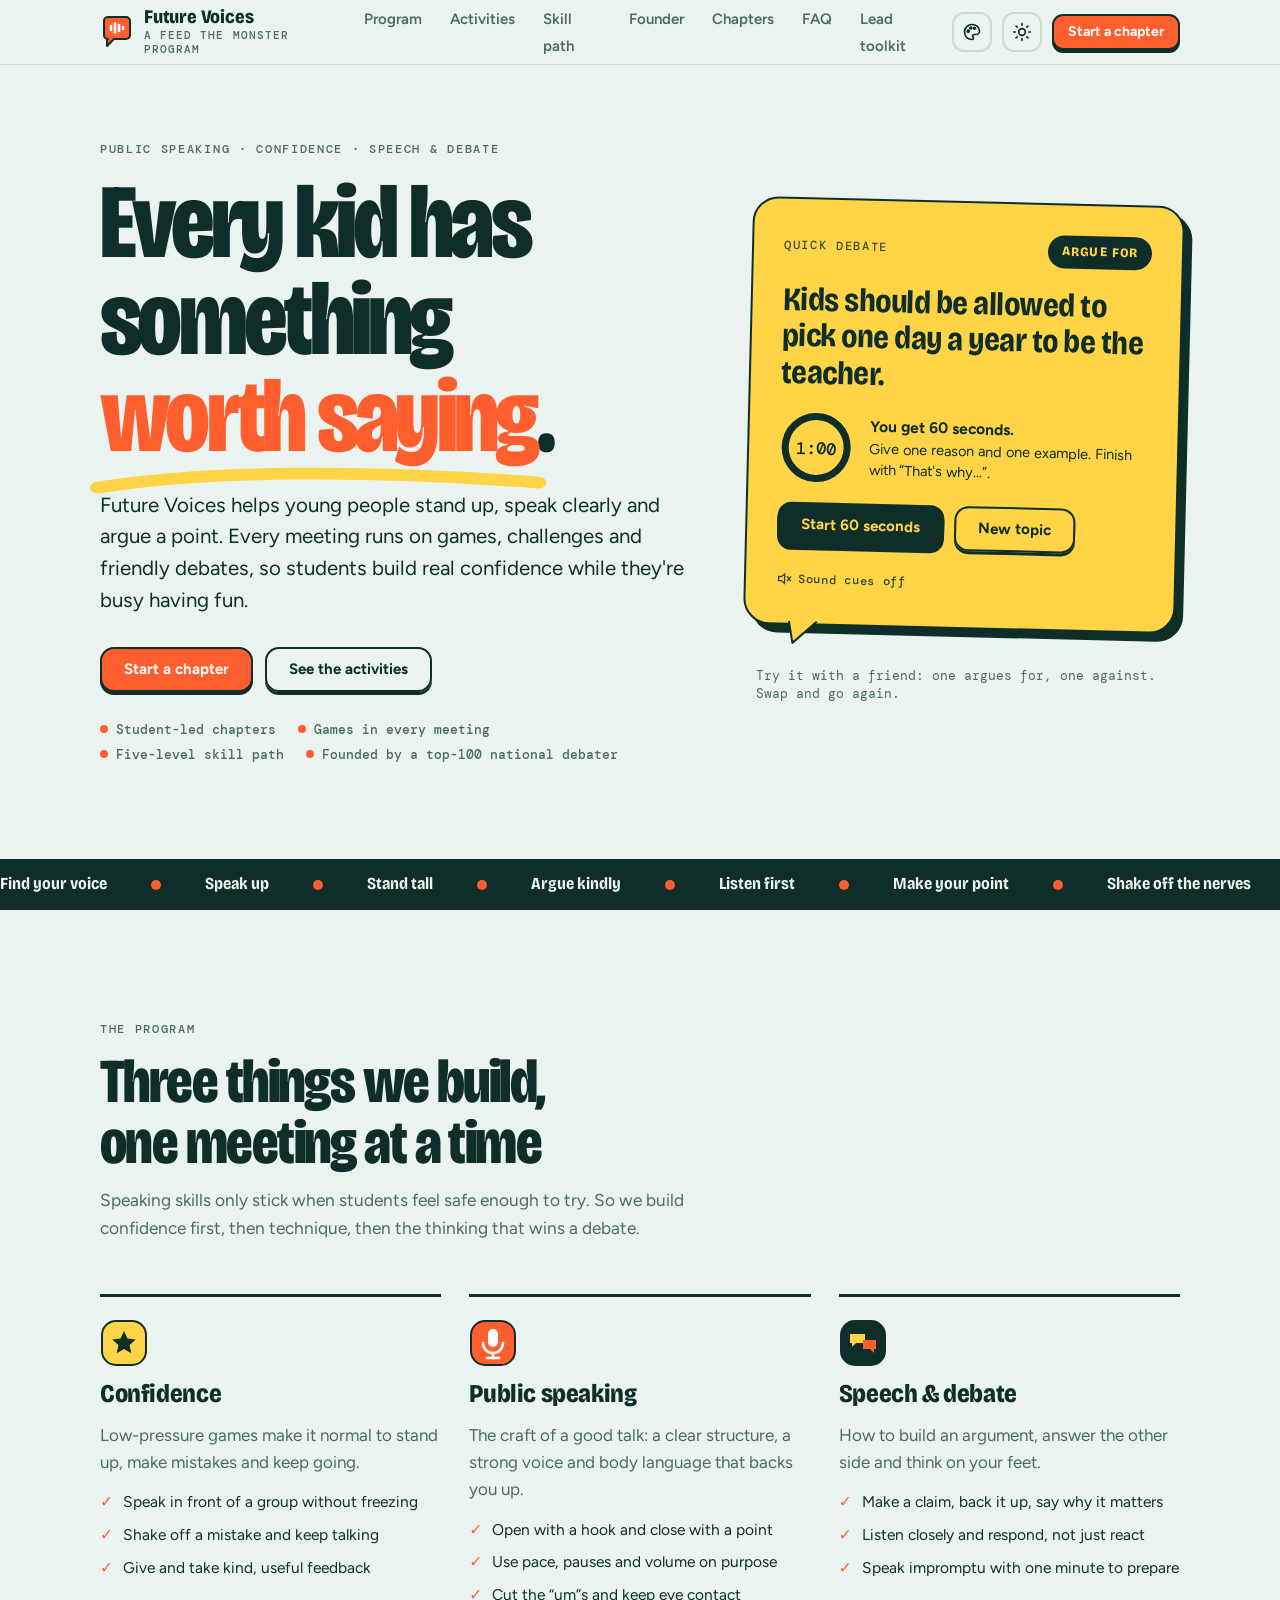
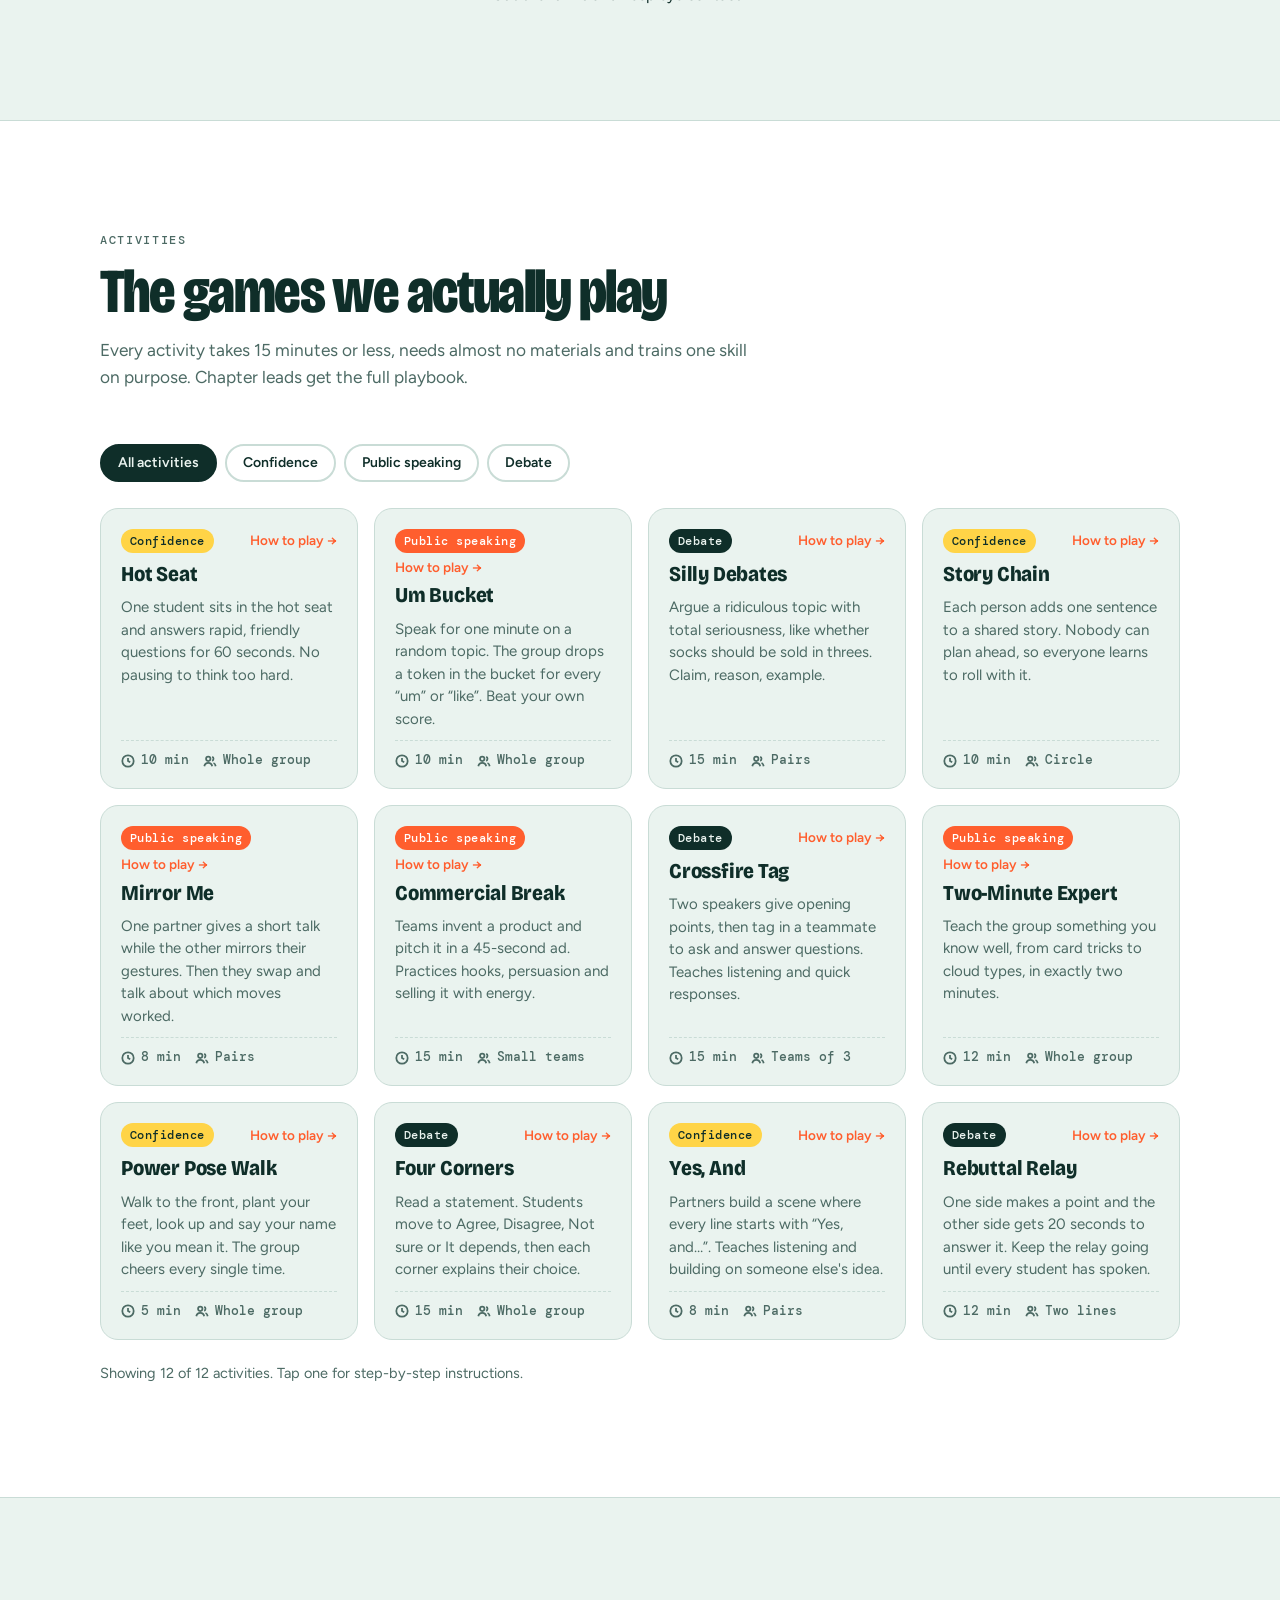
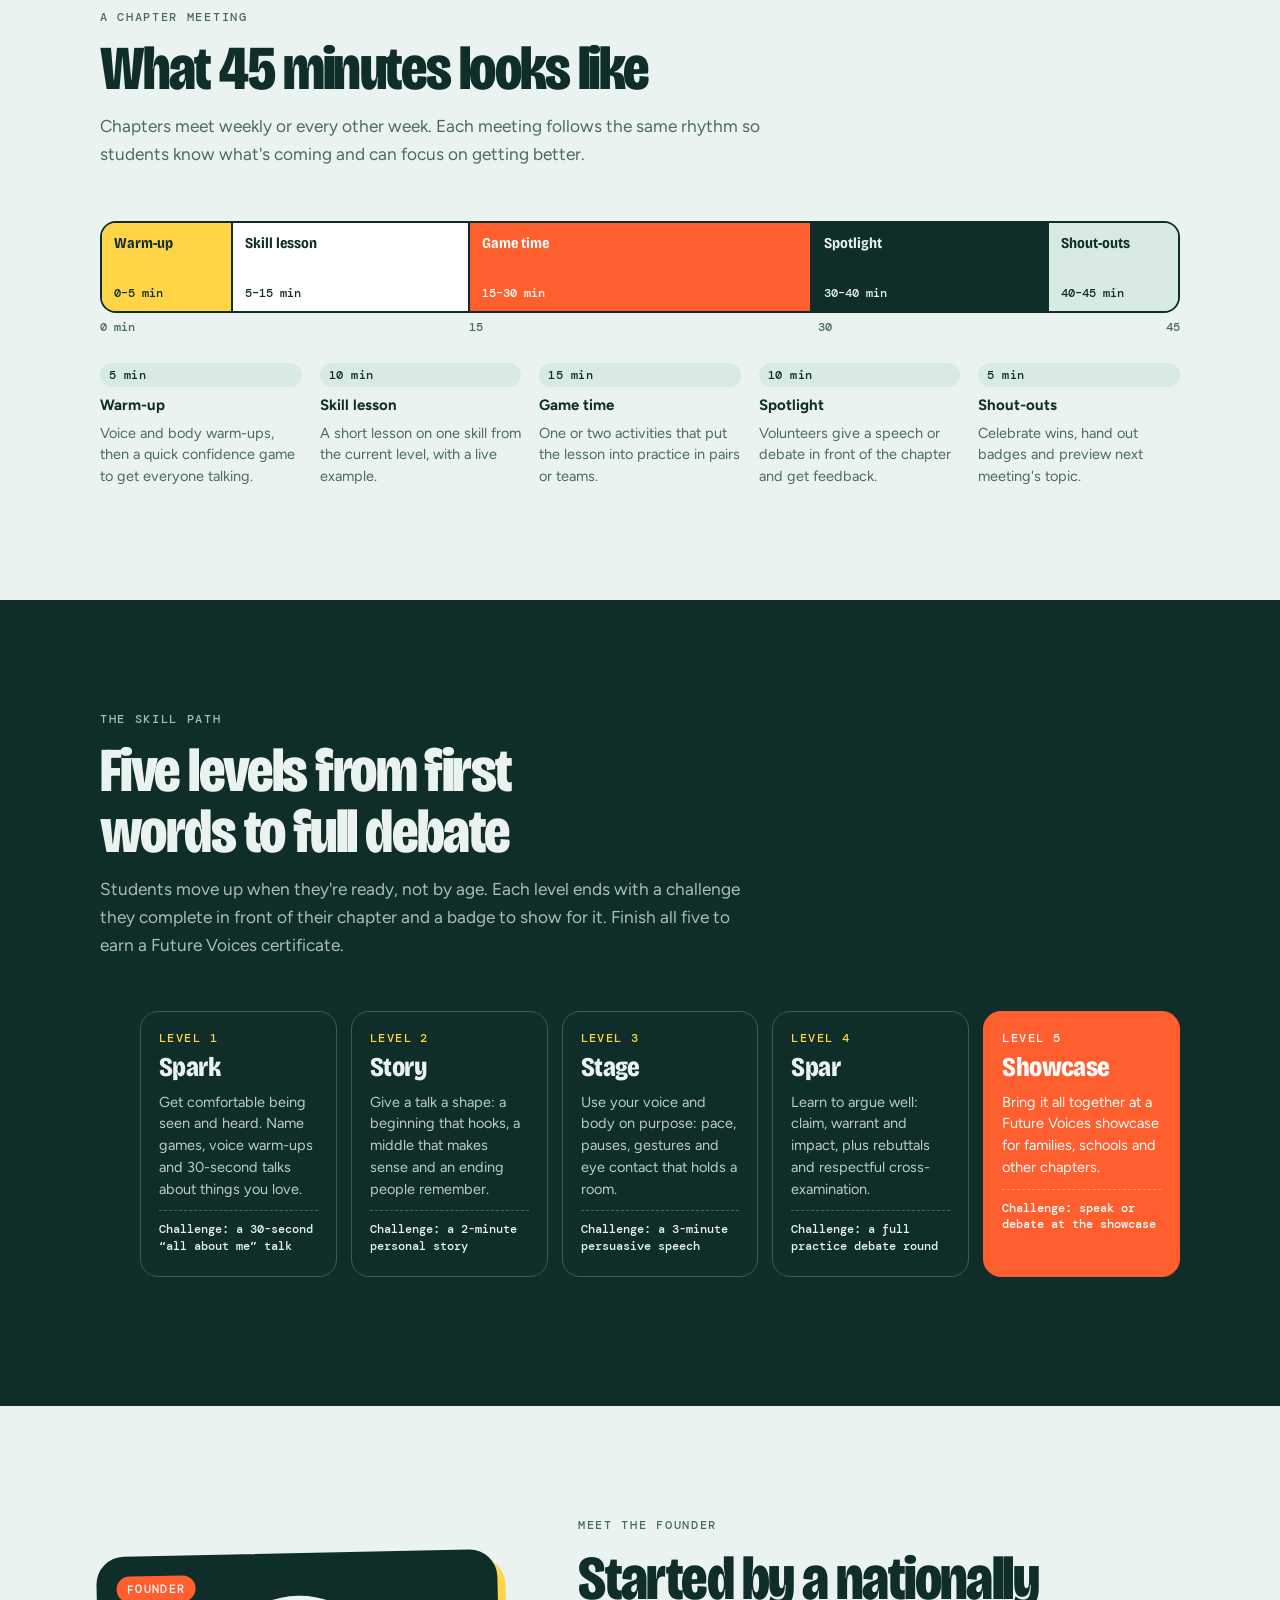
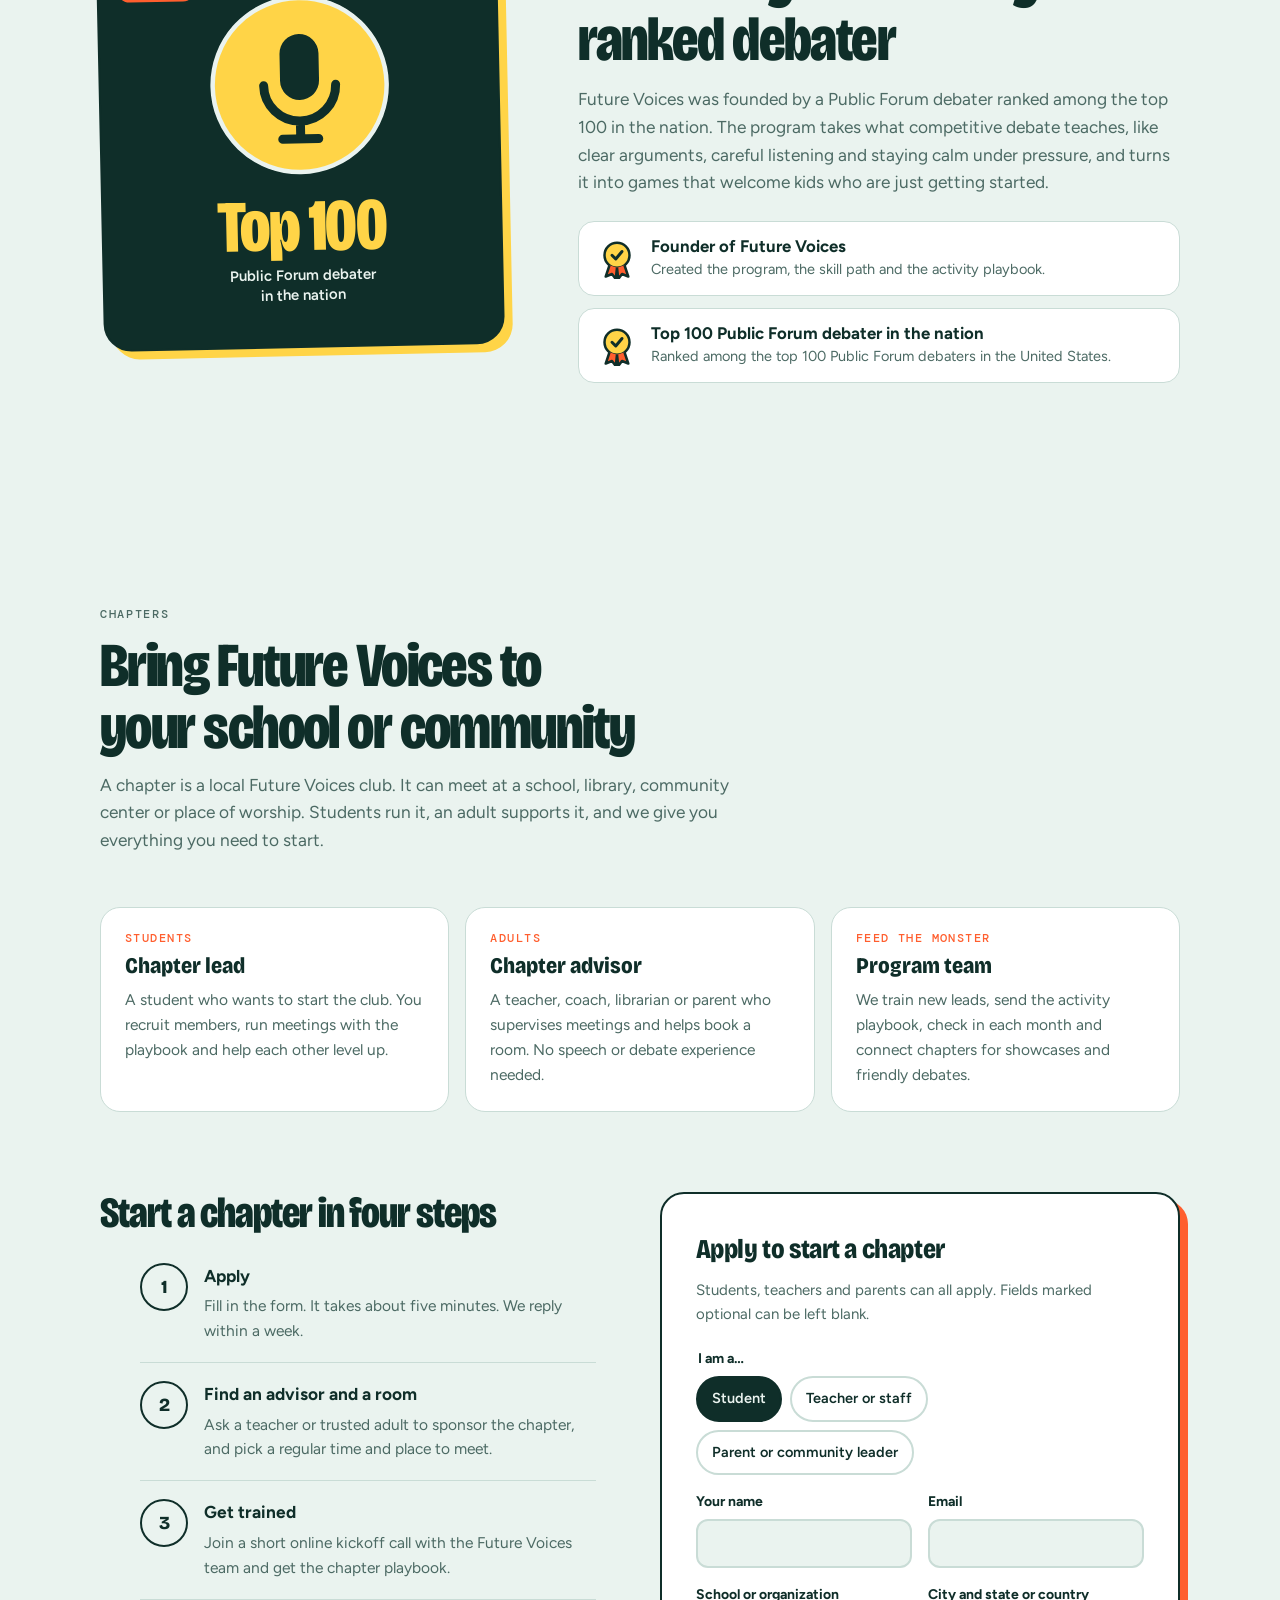
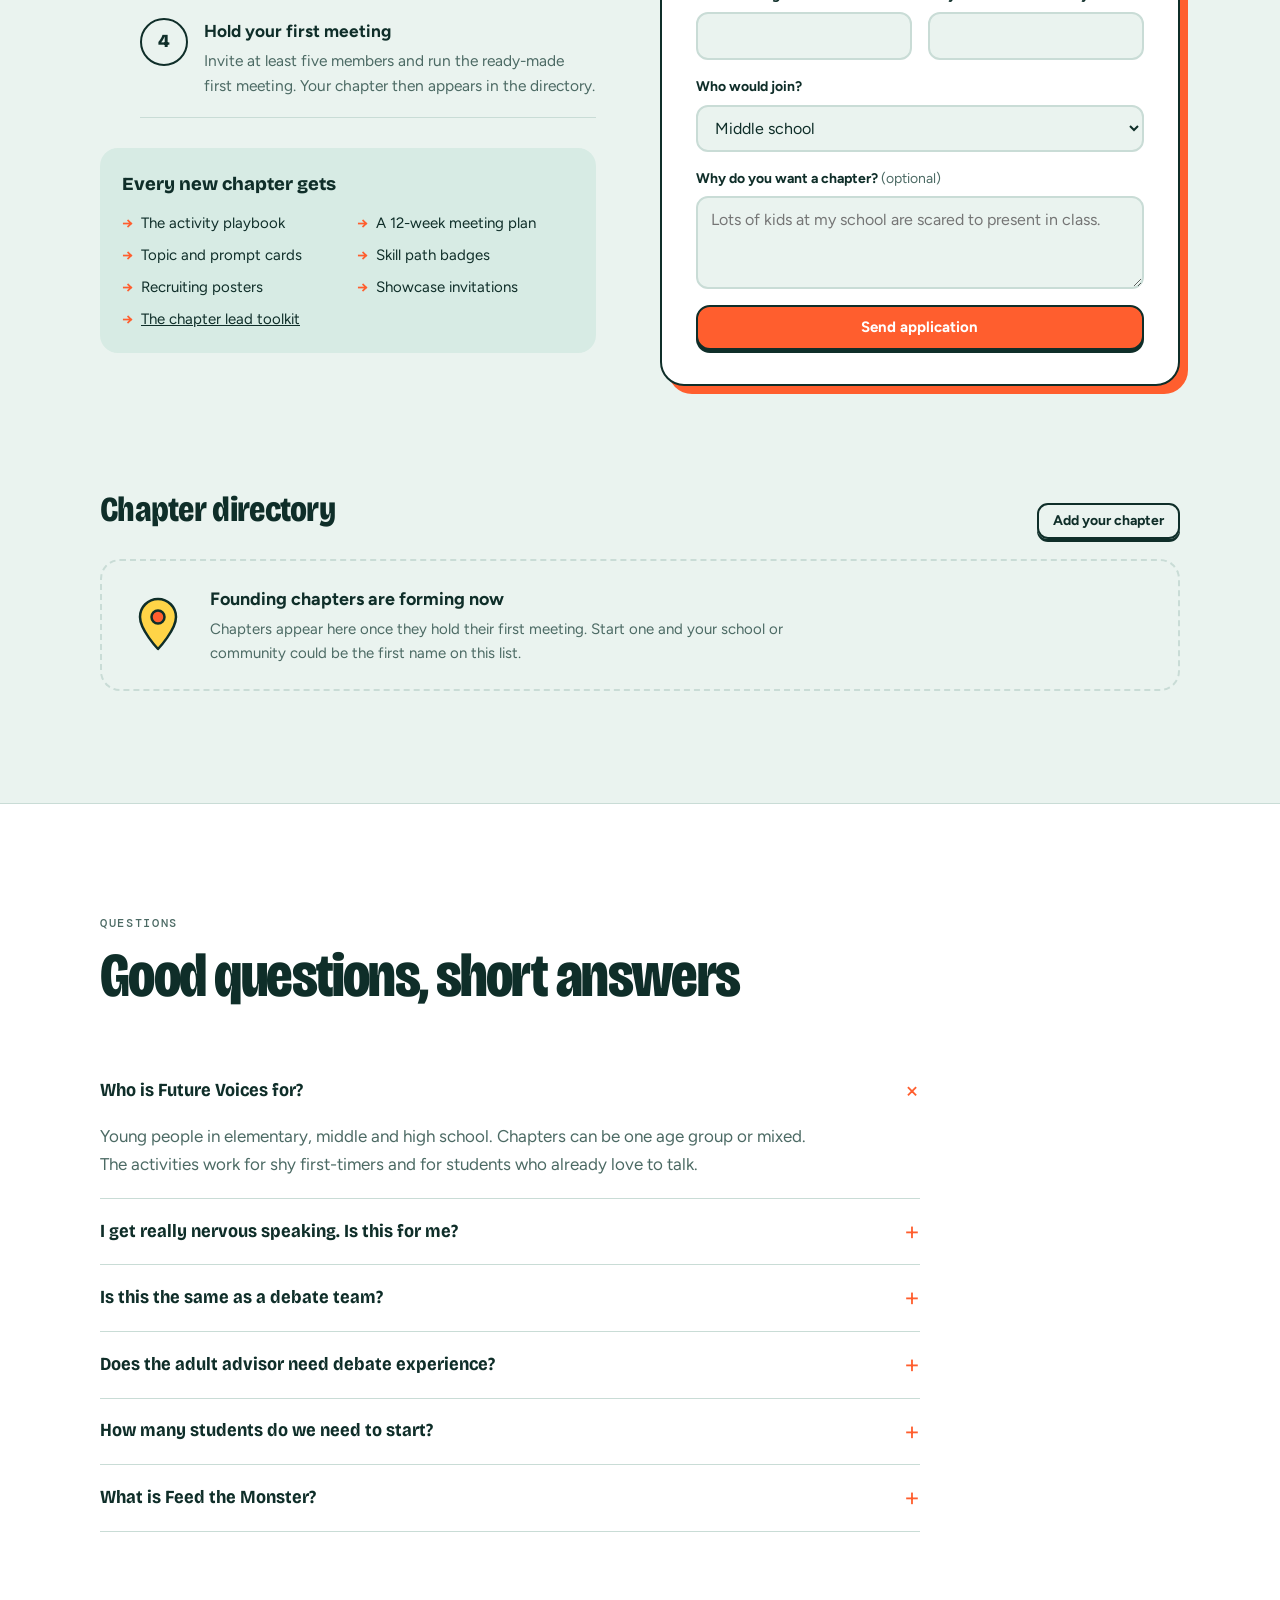
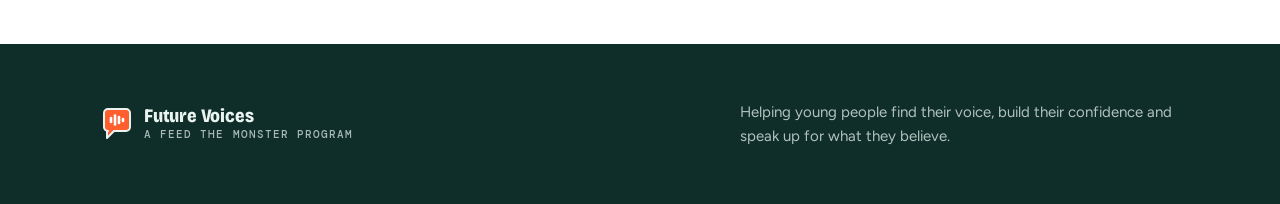
==== commit 41bc829d: "Shorten meetings to 45 minutes, add founder credentials and color palettes - Meeting agenda is now 4" ====
--- a/index.html
+++ b/index.html
@@ -25,6 +25,7 @@
       <li><a href="#program">Program</a></li>
       <li><a href="#activities">Activities</a></li>
       <li><a href="#path">Skill path</a></li>
+      <li><a href="#founder">Founder</a></li>
       <li><a href="#chapters">Chapters</a></li>
       <li><a href="#faq">FAQ</a></li>
       <li><a href="toolkit.html">Lead toolkit</a></li>
@@ -54,6 +55,7 @@
           <span>Student-led chapters</span>
           <span>Games in every meeting</span>
           <span>Five-level skill path</span>
+          <span>Founded by a top-100 national debater</span>
         </div>
       </div>
 
@@ -136,7 +138,7 @@
       <div class="section-head">
         <p class="eyebrow">Activities</p>
         <h2 class="h2">The games we actually play</h2>
-        <p class="lede">Every activity takes less than 20 minutes, needs almost no materials and trains one skill on purpose. Chapter leads get the full playbook.</p>
+        <p class="lede">Every activity takes 15 minutes or less, needs almost no materials and trains one skill on purpose. Chapter leads get the full playbook.</p>
       </div>
       <div class="filters" role="group" aria-label="Filter activities by skill" id="filters">
         <button type="button" data-f="all" aria-pressed="true">All activities</button>
@@ -153,11 +155,11 @@
     <div class="wrap">
       <div class="section-head">
         <p class="eyebrow">A chapter meeting</p>
-        <h2 class="h2">What 60 minutes looks like</h2>
+        <h2 class="h2">What 45 minutes looks like</h2>
         <p class="lede">Chapters meet weekly or every other week. Each meeting follows the same rhythm so students know what's coming and can focus on getting better.</p>
       </div>
       <div class="meeting-bar" id="meeting-bar"></div>
-      <div class="scale" aria-hidden="true"><span>0 min</span><span>15</span><span>30</span><span>45</span><span>60</span></div>
+      <div class="scale" aria-hidden="true"><span>0 min</span><span>15</span><span>30</span><span>45</span></div>
       <div class="meeting-detail" id="meeting-detail"></div>
     </div>
   </section>
@@ -167,7 +169,7 @@
       <div class="section-head">
         <p class="eyebrow">The skill path</p>
         <h2 class="h2">Five levels from first words to full debate</h2>
-        <p class="lede">Students move up when they're ready, not by age. Each level ends with a challenge they complete in front of their chapter and a badge to show for it.</p>
+        <p class="lede">Students move up when they're ready, not by age. Each level ends with a challenge they complete in front of their chapter and a badge to show for it. Finish all five to earn a Future Voices certificate.</p>
       </div>
       <ol class="levels">
         <li class="level">
@@ -201,6 +203,24 @@
           <span class="badge">Challenge: speak or debate at the showcase</span>
         </li>
       </ol>
+    </div>
+  </section>
+
+  <section id="founder">
+    <div class="wrap founder">
+      <div class="founder-card" aria-hidden="true">
+        <div class="founder-photo" id="founder-photo">
+          <svg viewBox="0 0 120 120"><circle cx="60" cy="60" r="58" fill="var(--sun)" stroke="var(--on-deep)" stroke-width="3"/><rect x="47" y="26" width="26" height="44" rx="13" fill="var(--deep)"/><path d="M36 60a24 24 0 0 0 48 0M60 84v12M48 96h24" stroke="var(--deep)" stroke-width="6" fill="none" stroke-linecap="round"/></svg>
+        </div>
+        <span class="founder-tag">Founder</span>
+        <div class="rank"><b>Top 100</b><span>Public Forum debater<br>in the nation</span></div>
+      </div>
+      <div class="founder-copy">
+        <p class="eyebrow">Meet the founder</p>
+        <h2 class="h2" id="founder-heading">Started by a nationally ranked debater</h2>
+        <p class="lede" id="founder-bio"></p>
+        <ul class="creds" id="creds"></ul>
+      </div>
     </div>
   </section>
 
@@ -455,13 +475,21 @@
   ];
   const SKILL_LABEL = { confidence: "Confidence", speaking: "Public speaking", debate: "Debate" };
 
-  // A 60-minute meeting. Segments are drawn to scale by minutes.
+  // A 45-minute meeting. Segments are drawn to scale by minutes.
   const MEETING = [
-    { name: "Warm-up", mins: 8, cls: "s1", text: "Voice and body warm-ups, then a quick confidence game to get everyone talking." },
-    { name: "Skill lesson", mins: 12, cls: "s2", text: "A short lesson on one skill from the current level, with a live example." },
-    { name: "Game time", mins: 20, cls: "s3", text: "One or two activities that put the lesson into practice in pairs or teams." },
-    { name: "Spotlight", mins: 15, cls: "s4", text: "Volunteers give a speech or debate in front of the chapter and get feedback." },
+    { name: "Warm-up", mins: 5, cls: "s1", text: "Voice and body warm-ups, then a quick confidence game to get everyone talking." },
+    { name: "Skill lesson", mins: 10, cls: "s2", text: "A short lesson on one skill from the current level, with a live example." },
+    { name: "Game time", mins: 15, cls: "s3", text: "One or two activities that put the lesson into practice in pairs or teams." },
+    { name: "Spotlight", mins: 10, cls: "s4", text: "Volunteers give a speech or debate in front of the chapter and get feedback." },
     { name: "Shout-outs", mins: 5, cls: "s5", text: "Celebrate wins, hand out badges and preview next meeting's topic." }
+  ];
+
+  // Founder. Set name (and optionally photo, a path like "img/founder.jpg") to show them on the site.
+  // CREDENTIALS is the list of certifications and achievements; add or remove lines freely.
+  const FOUNDER = { name: "", photo: "" };
+  const CREDENTIALS = [
+    { title: "Founder of Future Voices", detail: "Created the program, the skill path and the activity playbook." },
+    { title: "Top 100 Public Forum debater in the nation", detail: "Ranked among the top 100 Public Forum debaters in the United States." }
   ];
 
   // Chapter directory. Add a chapter once it has held its first meeting, e.g.
@@ -471,6 +499,23 @@
   // To receive chapter applications, set FORM_ENDPOINT to a form service URL
   // (Formspree, a Google Apps Script web app, etc.). It receives a JSON POST.
   const FORM_ENDPOINT = "";
+
+  /* ---------- Founder ---------- */
+  const fname = FOUNDER.name.trim();
+  if (fname) document.getElementById("founder-heading").textContent = `Meet ${fname}`;
+  document.getElementById("founder-bio").textContent =
+    `Future Voices was founded by ${fname || "a Public Forum debater"} ranked among the top 100 in the nation. ` +
+    "The program takes what competitive debate teaches, like clear arguments, careful listening and staying calm under pressure, " +
+    "and turns it into games that welcome kids who are just getting started.";
+  if (FOUNDER.photo) {
+    const img = new Image();
+    img.src = FOUNDER.photo; img.alt = fname ? `Photo of ${fname}` : "Founder photo";
+    const box = document.getElementById("founder-photo");
+    box.replaceChildren(img); box.closest(".founder-card").removeAttribute("aria-hidden");
+  }
+  document.getElementById("creds").innerHTML = CREDENTIALS.map(c => `
+    <li><svg viewBox="0 0 32 32" aria-hidden="true"><circle cx="16" cy="13" r="10" fill="var(--sun)" stroke="var(--ink)" stroke-width="2"/><path d="M10 21l-3 9 5-2 3 4 1-9M22 21l3 9-5-2-3 4-1-9" fill="var(--voice)" stroke="var(--ink)" stroke-width="2" stroke-linejoin="round"/><path d="M12 13l3 3 5-6" fill="none" stroke="var(--ink)" stroke-width="2.4" stroke-linecap="round" stroke-linejoin="round"/></svg>
+      <div><b>${c.title}</b><span>${c.detail}</span></div></li>`).join("");
 
   /* ---------- Ticker ---------- */
   const lines = [
--- a/css/style.css
+++ b/css/style.css
@@ -53,6 +53,7 @@
   }
 
   * { box-sizing: border-box; }
+  [hidden] { display: none !important; }
   html { scroll-behavior: smooth; }
   @media (prefers-reduced-motion: reduce) { html { scroll-behavior: auto; } }
   body {
@@ -429,3 +430,64 @@
   .sound svg { width: 16px; height: 16px; fill: none; stroke: currentColor; stroke-width: 2; stroke-linecap: round; }
   .sound[aria-pressed="false"] .on, .sound[aria-pressed="true"] .off { display: none; }
   .sr { position: absolute; width: 1px; height: 1px; overflow: hidden; clip: rect(0 0 0 0); white-space: nowrap; }
+
+  /* ---------- Founder ---------- */
+  .founder { display: grid; grid-template-columns: minmax(0, .8fr) minmax(0, 1.2fr); gap: clamp(32px, 6vw, 80px); align-items: center; }
+  @media (max-width: 860px) { .founder { grid-template-columns: 1fr; } }
+  .founder-card {
+    position: relative; background: var(--deep); color: var(--on-deep);
+    border: 2px solid var(--ink); border-radius: 28px; padding: clamp(28px, 4vw, 40px);
+    box-shadow: 8px 8px 0 var(--sun); transform: rotate(-1.2deg);
+    display: grid; justify-items: center; gap: 18px; text-align: center; max-width: 420px; width: 100%; justify-self: center;
+  }
+  .founder-photo { width: min(180px, 60%); aspect-ratio: 1; max-width: 100%; border-radius: 50%; overflow: hidden; }
+  .founder-photo svg, .founder-photo img { width: 100%; height: 100%; object-fit: cover; display: block; }
+  .founder-tag { position: absolute; top: 18px; left: 18px; font: 500 12px/1 var(--mono); letter-spacing: .12em; text-transform: uppercase; padding: 7px 10px; border-radius: 999px; background: var(--voice); color: var(--on-voice); }
+  .rank { display: grid; gap: 6px; }
+  .rank b { font: 800 clamp(3rem, 7vw, 4.6rem)/.9 var(--display); font-variation-settings: "wdth" 75; letter-spacing: -.03em; color: var(--sun); }
+  .rank span { font-size: 15px; line-height: 1.35; font-weight: 600; }
+  .founder-copy { display: grid; gap: 16px; }
+  .creds { list-style: none; display: grid; gap: 12px; margin-top: 8px; }
+  .creds li { display: grid; grid-template-columns: 40px minmax(0, 1fr); gap: 14px; align-items: center; padding: 14px 18px; border-radius: 16px; background: var(--surface); border: 1px solid var(--line); }
+  .creds svg { width: 40px; height: 40px; }
+  .creds b { display: block; font-size: 1.05rem; line-height: 1.3; }
+  .creds span { display: block; font-size: 14.5px; color: var(--muted); }
+
+  /* ---------- Color palettes (picked with the palette button; default is mint) ---------- */
+  :root[data-palette="ocean"] { --bg: #eaf1fb; --surface: #ffffff; --ink: #0d2140; --muted: #4a5f80; --line: #c9d6ea; --voice: #2563eb; --on-voice: #ffffff; --sun: #ffcf3f; --on-sun: #0d2140; --deep: #0d2140; --on-deep: #eaf1fb; --soft: #d9e5f7; }
+  @media (prefers-color-scheme: dark) {
+    :root[data-palette="ocean"]:not([data-theme="light"]) { color-scheme: dark; --bg: #0a1428; --surface: #111f3a; --ink: #e6eefc; --muted: #9fb2d3; --line: #22345a; --voice: #6b9bff; --on-voice: #07112a; --sun: #ffcf3f; --on-sun: #0d2140; --deep: #14284d; --on-deep: #e6eefc; --soft: #16274a; }
+  }
+  :root[data-palette="ocean"][data-theme="dark"] { color-scheme: dark; --bg: #0a1428; --surface: #111f3a; --ink: #e6eefc; --muted: #9fb2d3; --line: #22345a; --voice: #6b9bff; --on-voice: #07112a; --sun: #ffcf3f; --on-sun: #0d2140; --deep: #14284d; --on-deep: #e6eefc; --soft: #16274a; }
+  :root[data-palette="grape"] { --bg: #f2eef9; --surface: #ffffff; --ink: #24123f; --muted: #5f5078; --line: #dcd2ec; --voice: #d93a72; --on-voice: #ffffff; --sun: #ffc94a; --on-sun: #24123f; --deep: #2b1650; --on-deep: #f2eef9; --soft: #e6ddf4; }
+  @media (prefers-color-scheme: dark) {
+    :root[data-palette="grape"]:not([data-theme="light"]) { color-scheme: dark; --bg: #150b26; --surface: #1f1236; --ink: #f1eafc; --muted: #b3a5cc; --line: #34224f; --voice: #ff6f9c; --on-voice: #24061a; --sun: #ffc94a; --on-sun: #24123f; --deep: #2a1748; --on-deep: #f1eafc; --soft: #2a1a45; }
+  }
+  :root[data-palette="grape"][data-theme="dark"] { color-scheme: dark; --bg: #150b26; --surface: #1f1236; --ink: #f1eafc; --muted: #b3a5cc; --line: #34224f; --voice: #ff6f9c; --on-voice: #24061a; --sun: #ffc94a; --on-sun: #24123f; --deep: #2a1748; --on-deep: #f1eafc; --soft: #2a1a45; }
+  :root[data-palette="classic"] { --bg: #f1f2f6; --surface: #ffffff; --ink: #141b33; --muted: #535a75; --line: #d3d6e2; --voice: #c8102e; --on-voice: #ffffff; --sun: #f2b705; --on-sun: #141b33; --deep: #141b33; --on-deep: #f1f2f6; --soft: #e1e4ee; }
+  @media (prefers-color-scheme: dark) {
+    :root[data-palette="classic"]:not([data-theme="light"]) { color-scheme: dark; --bg: #0d1120; --surface: #161c33; --ink: #eceef6; --muted: #a3a9c2; --line: #272f4d; --voice: #ff5a6e; --on-voice: #1e0409; --sun: #f2b705; --on-sun: #141b33; --deep: #1c2440; --on-deep: #eceef6; --soft: #1b2340; }
+  }
+  :root[data-palette="classic"][data-theme="dark"] { color-scheme: dark; --bg: #0d1120; --surface: #161c33; --ink: #eceef6; --muted: #a3a9c2; --line: #272f4d; --voice: #ff5a6e; --on-voice: #1e0409; --sun: #f2b705; --on-sun: #141b33; --deep: #1c2440; --on-deep: #eceef6; --soft: #1b2340; }
+
+  .palette-wrap { position: relative; }
+  .palette-menu {
+    position: absolute; right: 0; top: calc(100% + 10px); z-index: 30;
+    background: var(--surface); border: 2px solid var(--ink); border-radius: 18px; padding: 14px;
+    display: grid; gap: 10px; width: 230px; box-shadow: 6px 6px 0 var(--voice);
+  }
+  .palette-menu p { font: 500 11.5px/1.2 var(--mono); letter-spacing: .1em; text-transform: uppercase; color: var(--muted); }
+  .palette-menu button {
+    display: flex; align-items: center; gap: 12px; width: 100%; padding: 8px 10px; border-radius: 12px;
+    border: 2px solid transparent; background: transparent; color: var(--ink); font: 600 15px var(--body); cursor: pointer; text-align: left;
+  }
+  .palette-menu button:hover { background: var(--soft); }
+  .palette-menu button[aria-checked="true"] { border-color: var(--ink); }
+  .swatch { display: flex; flex: none; border-radius: 999px; overflow: hidden; border: 1.5px solid var(--ink); }
+  .swatch i { width: 14px; height: 22px; display: block; }
+  .btn { white-space: nowrap; }
+  @media (max-width: 440px) {
+    .mark small { display: none; }
+    .nav .btn.small { padding: 9px 11px; font-size: 13.5px; }
+    .nav-end { gap: 6px; }
+  }
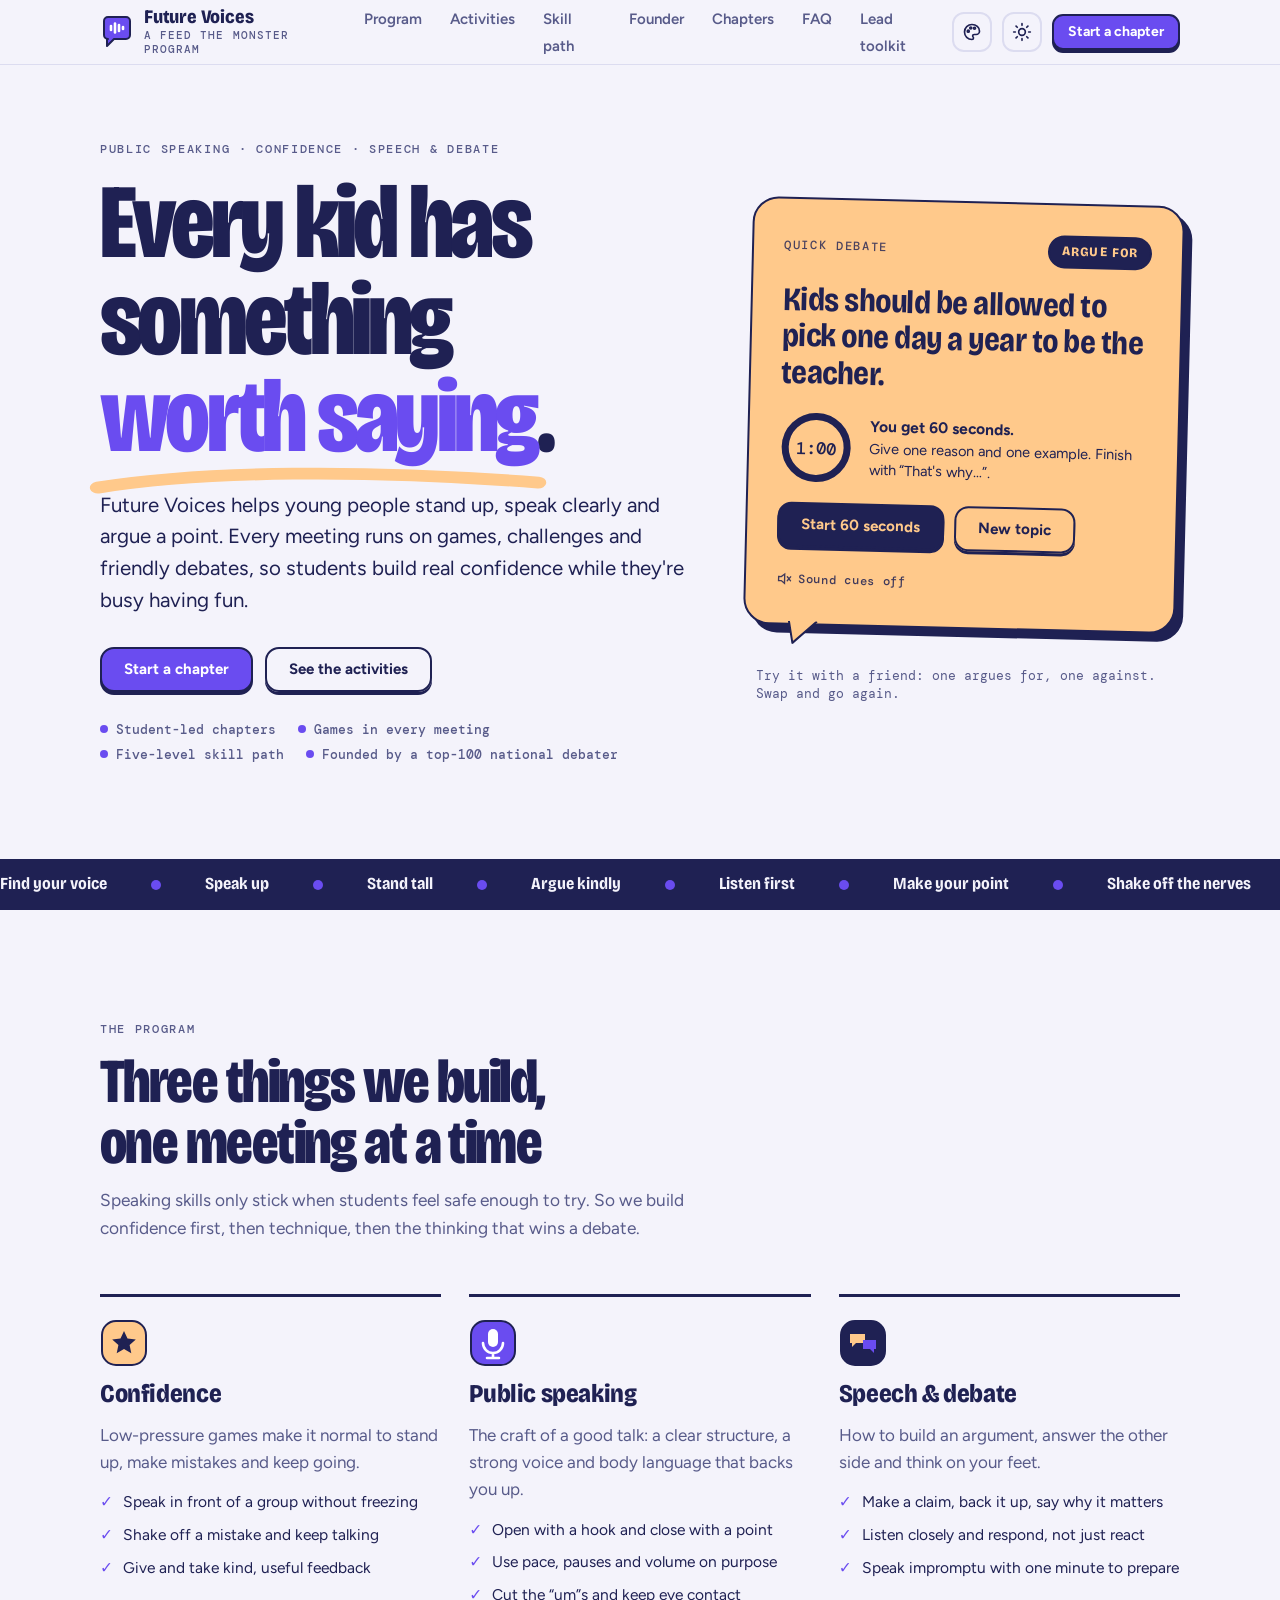
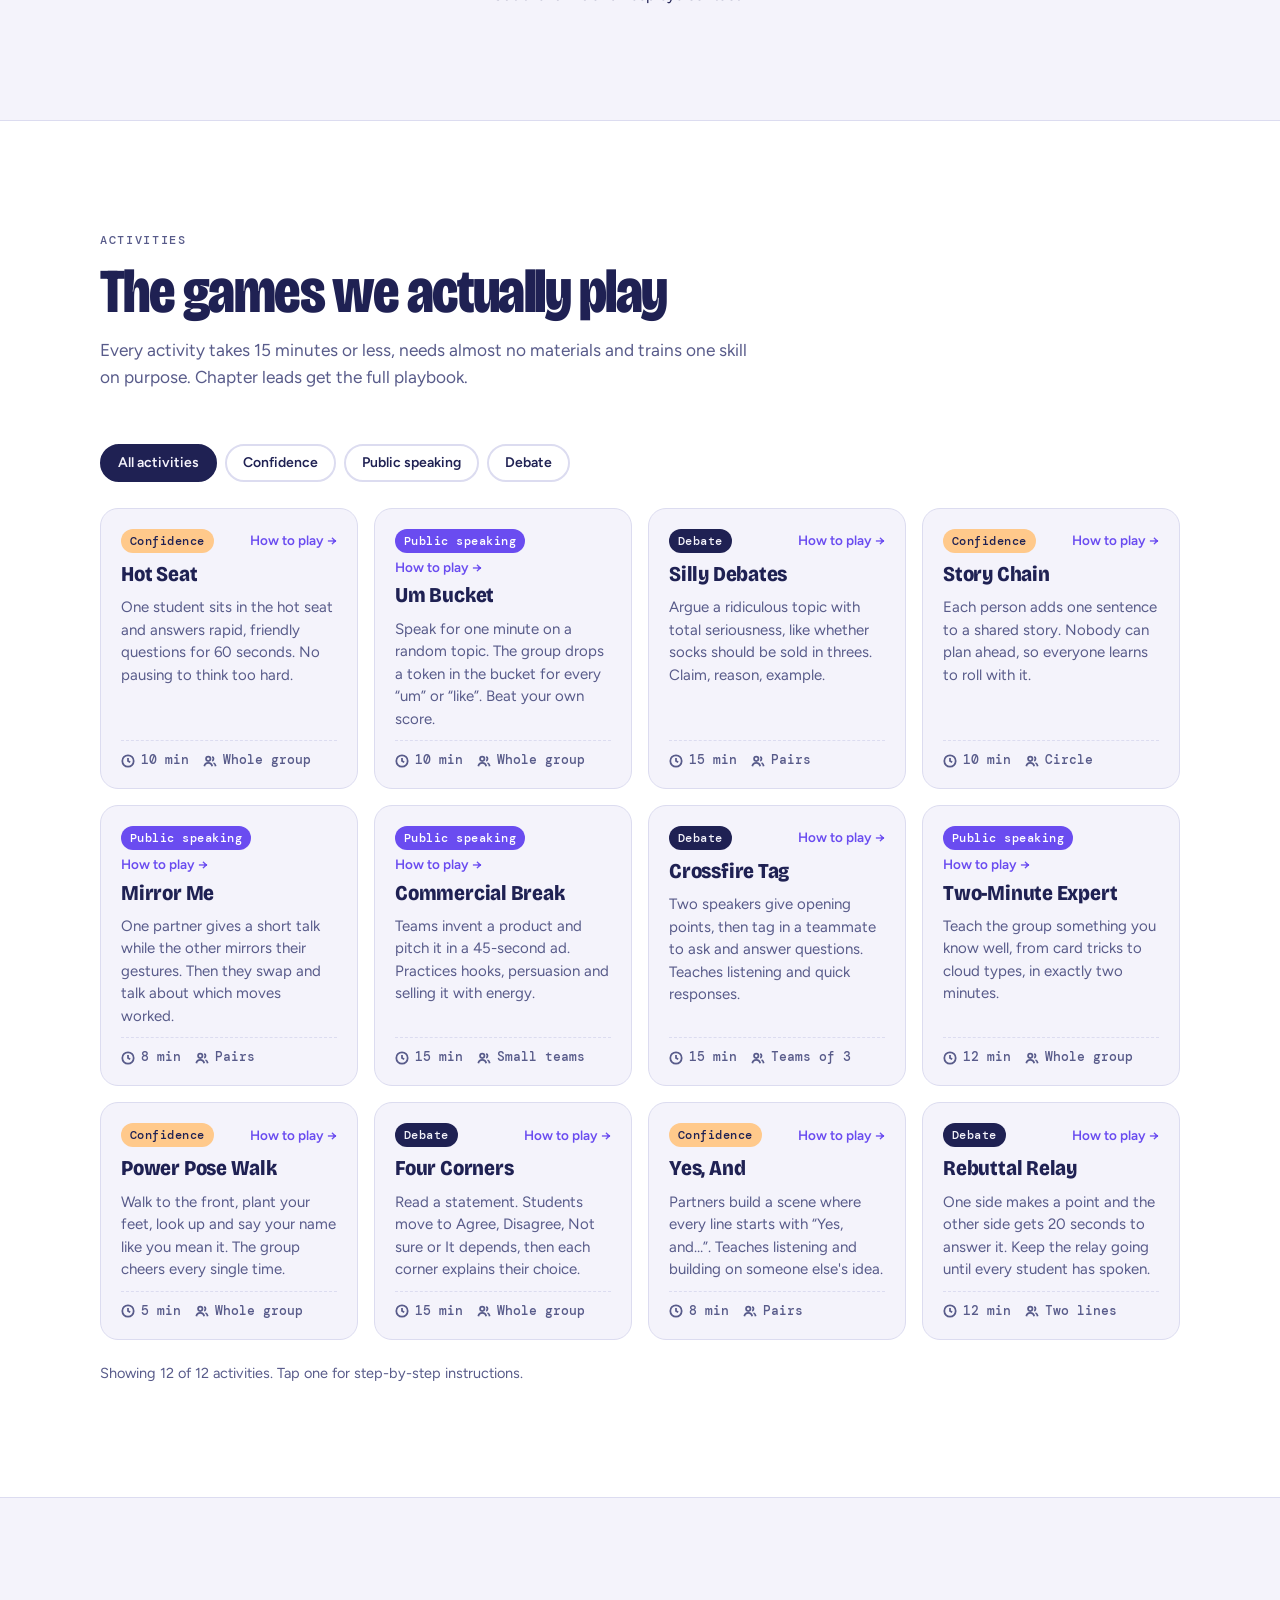
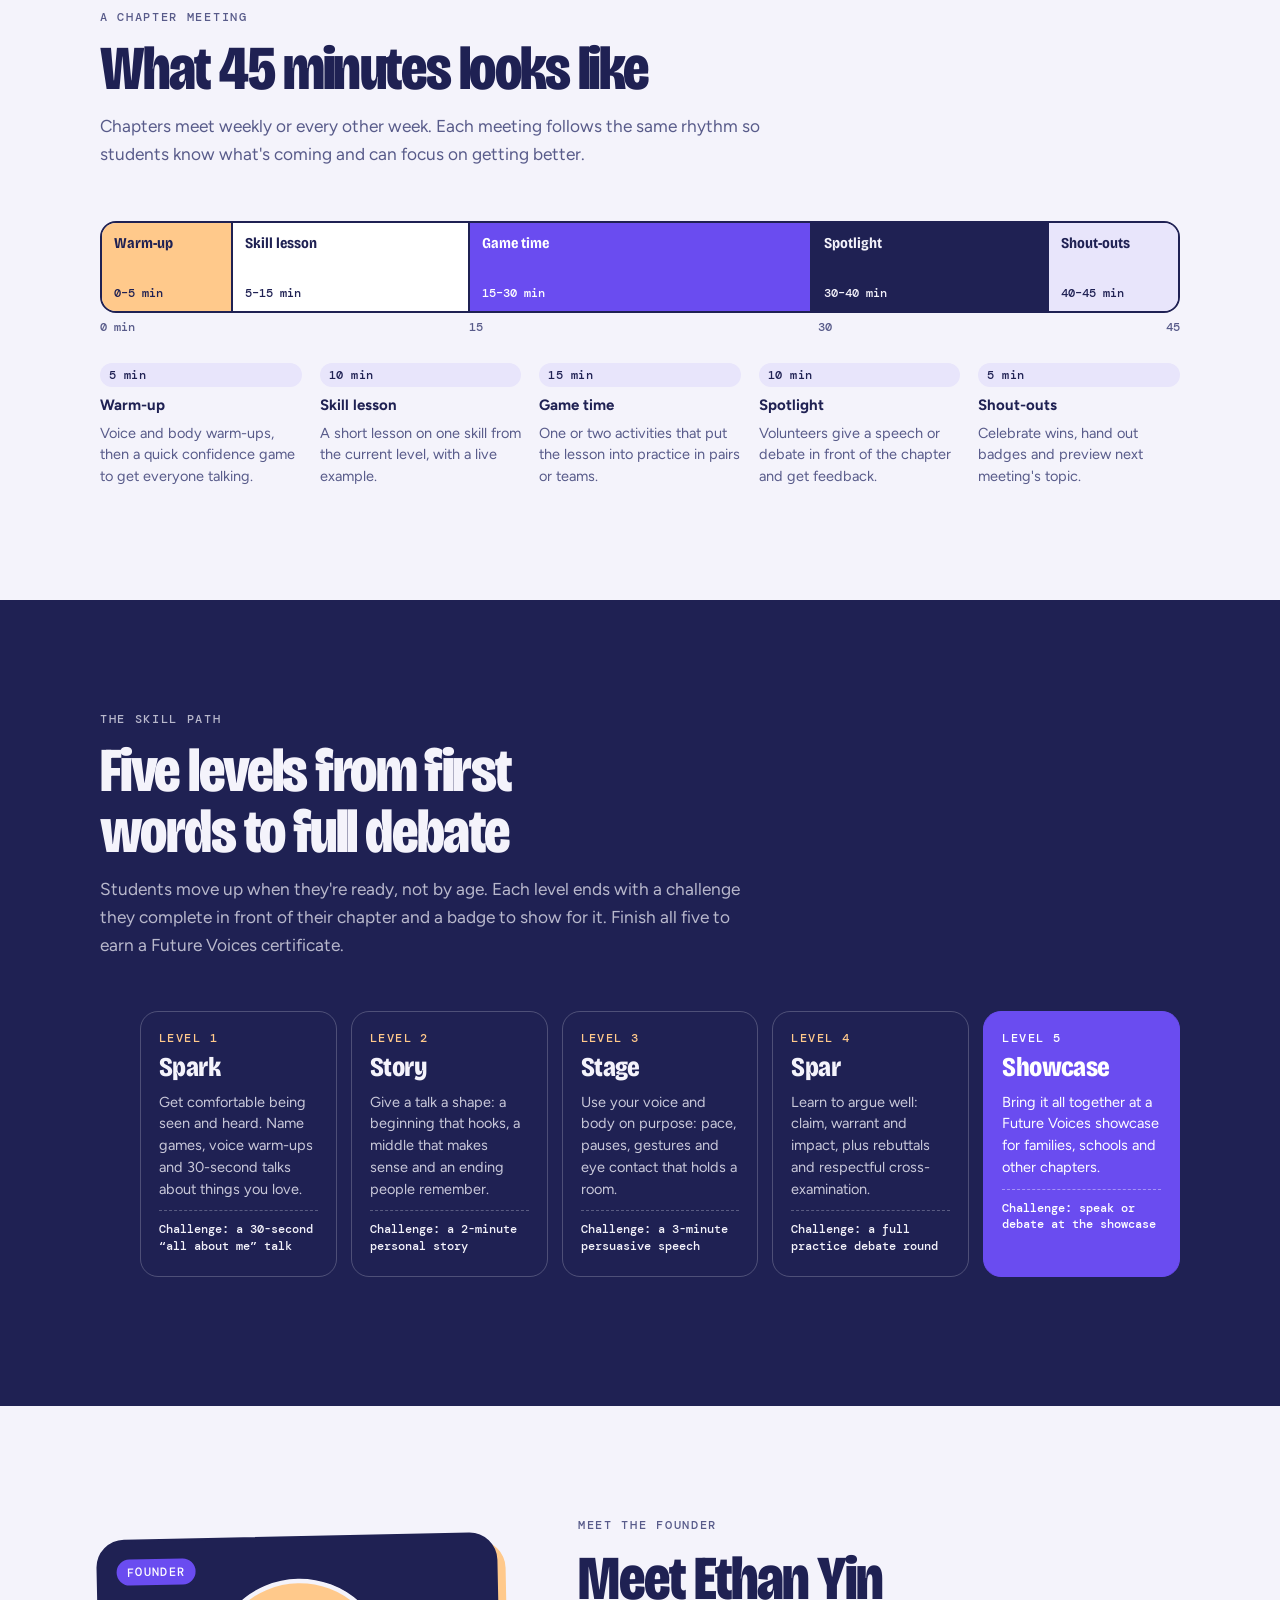
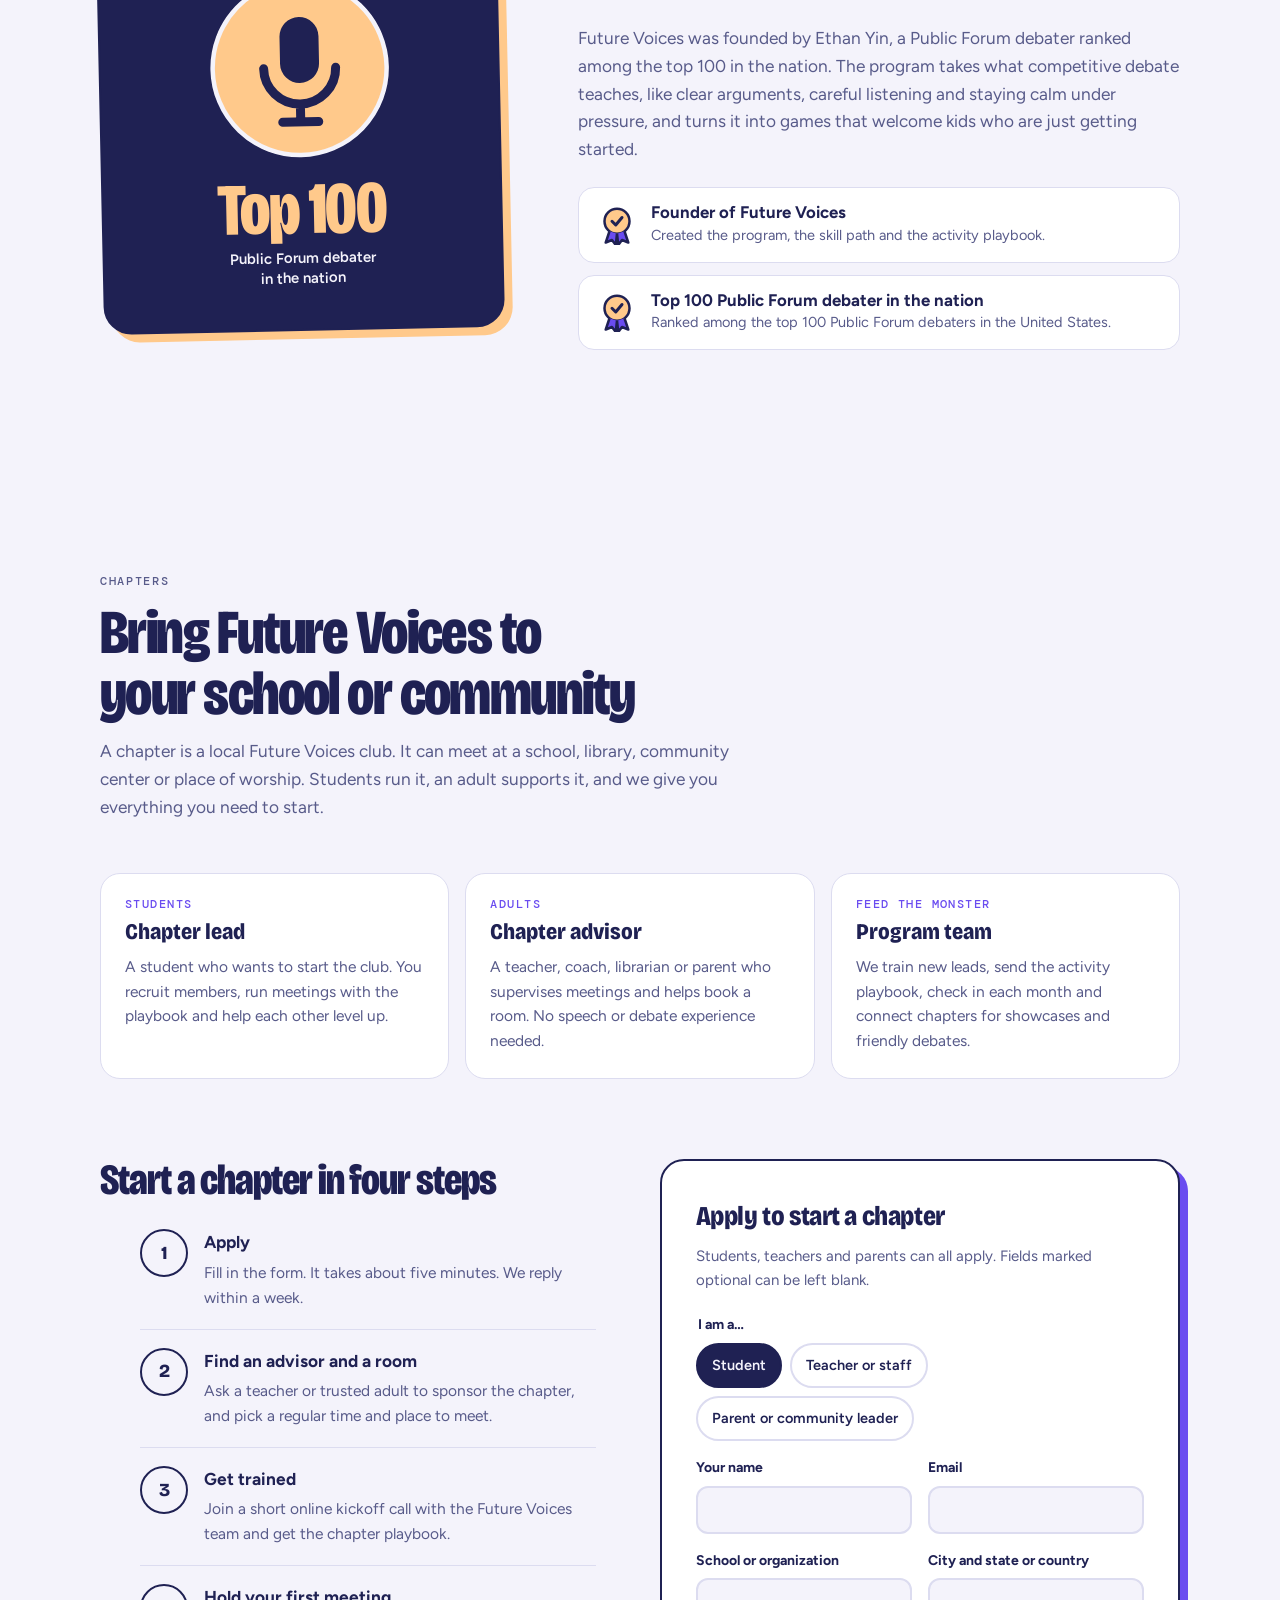
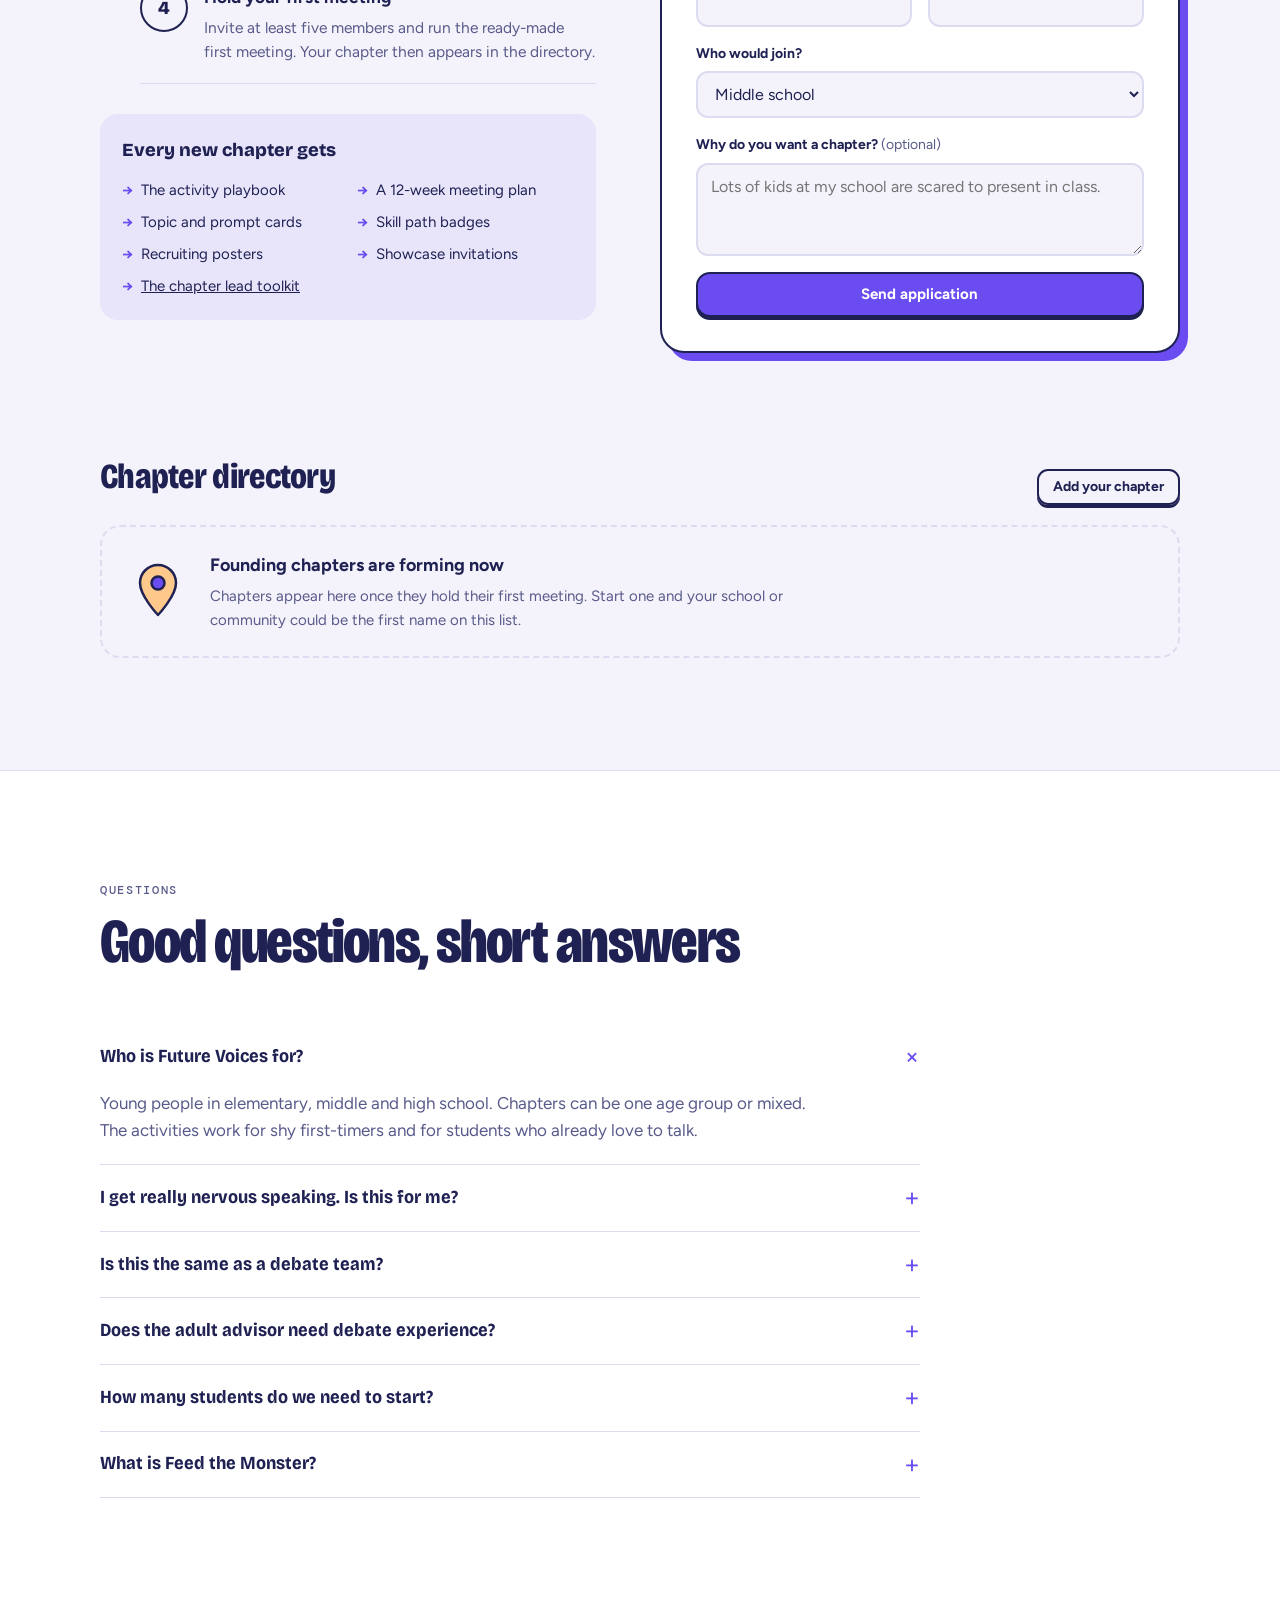
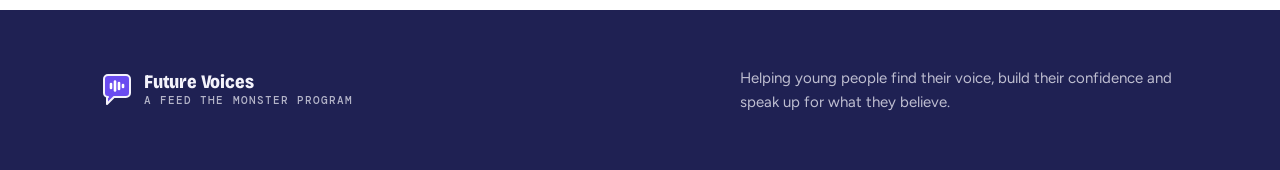
==== commit 06312fc8: "New default Dusk color palette; add founder name - Default palette is now Dusk: lavender background," ====
--- a/index.html
+++ b/index.html
@@ -486,7 +486,7 @@
 
   // Founder. Set name (and optionally photo, a path like "img/founder.jpg") to show them on the site.
   // CREDENTIALS is the list of certifications and achievements; add or remove lines freely.
-  const FOUNDER = { name: "", photo: "" };
+  const FOUNDER = { name: "Ethan Yin", photo: "" };
   const CREDENTIALS = [
     { title: "Founder of Future Voices", detail: "Created the program, the skill path and the activity playbook." },
     { title: "Top 100 Public Forum debater in the nation", detail: "Ranked among the top 100 Public Forum debaters in the United States." }
@@ -504,7 +504,7 @@
   const fname = FOUNDER.name.trim();
   if (fname) document.getElementById("founder-heading").textContent = `Meet ${fname}`;
   document.getElementById("founder-bio").textContent =
-    `Future Voices was founded by ${fname || "a Public Forum debater"} ranked among the top 100 in the nation. ` +
+    `Future Voices was founded by ${fname ? fname + ", a Public Forum debater" : "a Public Forum debater"} ranked among the top 100 in the nation. ` +
     "The program takes what competitive debate teaches, like clear arguments, careful listening and staying calm under pressure, " +
     "and turns it into games that welcome kids who are just getting started.";
   if (FOUNDER.photo) {
--- a/css/style.css
+++ b/css/style.css
@@ -1,18 +1,18 @@
-  /* Layout: a bright "rehearsal room" — mint paper, deep green ink, tangerine for the voice,
-     sun-yellow for game cards. One loud moment (the hero debate card); everything else quiet. */
+  /* Layout: "Dusk" — soft lavender paper, deep indigo ink, violet for the voice,
+     warm apricot for game cards. One loud moment (the hero debate card); everything else quiet. */
   :root {
-    --bg: #eaf3ef;
+    --bg: #f4f3fb;
     --surface: #ffffff;
-    --ink: #0f2e29;
-    --muted: #4c6a64;
-    --line: #c9dcd6;
-    --voice: #ff5e2e;
+    --ink: #1f2153;
+    --muted: #585b8a;
+    --line: #dcdcf0;
+    --voice: #6a4cf0;
     --on-voice: #ffffff;
-    --sun: #ffd447;
-    --on-sun: #0f2e29;
-    --deep: #0f2e29;
-    --on-deep: #eaf3ef;
-    --soft: #d7ebe4;
+    --sun: #ffc98b;
+    --on-sun: #1f2153;
+    --deep: #1f2153;
+    --on-deep: #f4f3fb;
+    --soft: #e8e5fb;
     --display: "Bricolage Grotesque", "Avenir Next", "Segoe UI", system-ui, sans-serif;
     --body: "Figtree", "Segoe UI", system-ui, sans-serif;
     --mono: "DM Mono", ui-monospace, "SFMono-Regular", Menlo, monospace;
@@ -22,34 +22,34 @@
   @media (prefers-color-scheme: dark) {
     :root:not([data-theme="light"]) {
       color-scheme: dark;
-      --bg: #0b1f1b;
-      --surface: #132b26;
-      --ink: #e6f2ee;
-      --muted: #9dbab3;
-      --line: #24423b;
-      --voice: #ff7a52;
-      --on-voice: #1a0c06;
-      --sun: #ffd447;
-      --on-sun: #0f2e29;
-      --deep: #183731;
-      --on-deep: #e6f2ee;
-      --soft: #17332d;
+      --bg: #121330;
+      --surface: #1b1c42;
+      --ink: #eeedff;
+      --muted: #acabd6;
+      --line: #2e2f62;
+      --voice: #a593ff;
+      --on-voice: #151036;
+      --sun: #ffc98b;
+      --on-sun: #1f2153;
+      --deep: #1f2150;
+      --on-deep: #eeedff;
+      --soft: #24255a;
     }
   }
   :root[data-theme="dark"] {
     color-scheme: dark;
-    --bg: #0b1f1b;
-    --surface: #132b26;
-    --ink: #e6f2ee;
-    --muted: #9dbab3;
-    --line: #24423b;
-    --voice: #ff7a52;
-    --on-voice: #1a0c06;
-    --sun: #ffd447;
-    --on-sun: #0f2e29;
-    --deep: #183731;
-    --on-deep: #e6f2ee;
-    --soft: #17332d;
+    --bg: #121330;
+    --surface: #1b1c42;
+    --ink: #eeedff;
+    --muted: #acabd6;
+    --line: #2e2f62;
+    --voice: #a593ff;
+    --on-voice: #151036;
+    --sun: #ffc98b;
+    --on-sun: #1f2153;
+    --deep: #1f2150;
+    --on-deep: #eeedff;
+    --soft: #24255a;
   }
 
   * { box-sizing: border-box; }
@@ -453,7 +453,12 @@
   .creds b { display: block; font-size: 1.05rem; line-height: 1.3; }
   .creds span { display: block; font-size: 14.5px; color: var(--muted); }
 
-  /* ---------- Color palettes (picked with the palette button; default is mint) ---------- */
+  /* ---------- Color palettes (picked with the palette button; default is Dusk, in :root above) ---------- */
+  :root[data-palette="mint"] { --bg: #eaf3ef; --surface: #ffffff; --ink: #0f2e29; --muted: #4c6a64; --line: #c9dcd6; --voice: #ff5e2e; --on-voice: #ffffff; --sun: #ffd447; --on-sun: #0f2e29; --deep: #0f2e29; --on-deep: #eaf3ef; --soft: #d7ebe4; }
+  @media (prefers-color-scheme: dark) {
+    :root[data-palette="mint"]:not([data-theme="light"]) { color-scheme: dark; --bg: #0b1f1b; --surface: #132b26; --ink: #e6f2ee; --muted: #9dbab3; --line: #24423b; --voice: #ff7a52; --on-voice: #1a0c06; --sun: #ffd447; --on-sun: #0f2e29; --deep: #183731; --on-deep: #e6f2ee; --soft: #17332d; }
+  }
+  :root[data-palette="mint"][data-theme="dark"] { color-scheme: dark; --bg: #0b1f1b; --surface: #132b26; --ink: #e6f2ee; --muted: #9dbab3; --line: #24423b; --voice: #ff7a52; --on-voice: #1a0c06; --sun: #ffd447; --on-sun: #0f2e29; --deep: #183731; --on-deep: #e6f2ee; --soft: #17332d; }
   :root[data-palette="ocean"] { --bg: #eaf1fb; --surface: #ffffff; --ink: #0d2140; --muted: #4a5f80; --line: #c9d6ea; --voice: #2563eb; --on-voice: #ffffff; --sun: #ffcf3f; --on-sun: #0d2140; --deep: #0d2140; --on-deep: #eaf1fb; --soft: #d9e5f7; }
   @media (prefers-color-scheme: dark) {
     :root[data-palette="ocean"]:not([data-theme="light"]) { color-scheme: dark; --bg: #0a1428; --surface: #111f3a; --ink: #e6eefc; --muted: #9fb2d3; --line: #22345a; --voice: #6b9bff; --on-voice: #07112a; --sun: #ffcf3f; --on-sun: #0d2140; --deep: #14284d; --on-deep: #e6eefc; --soft: #16274a; }
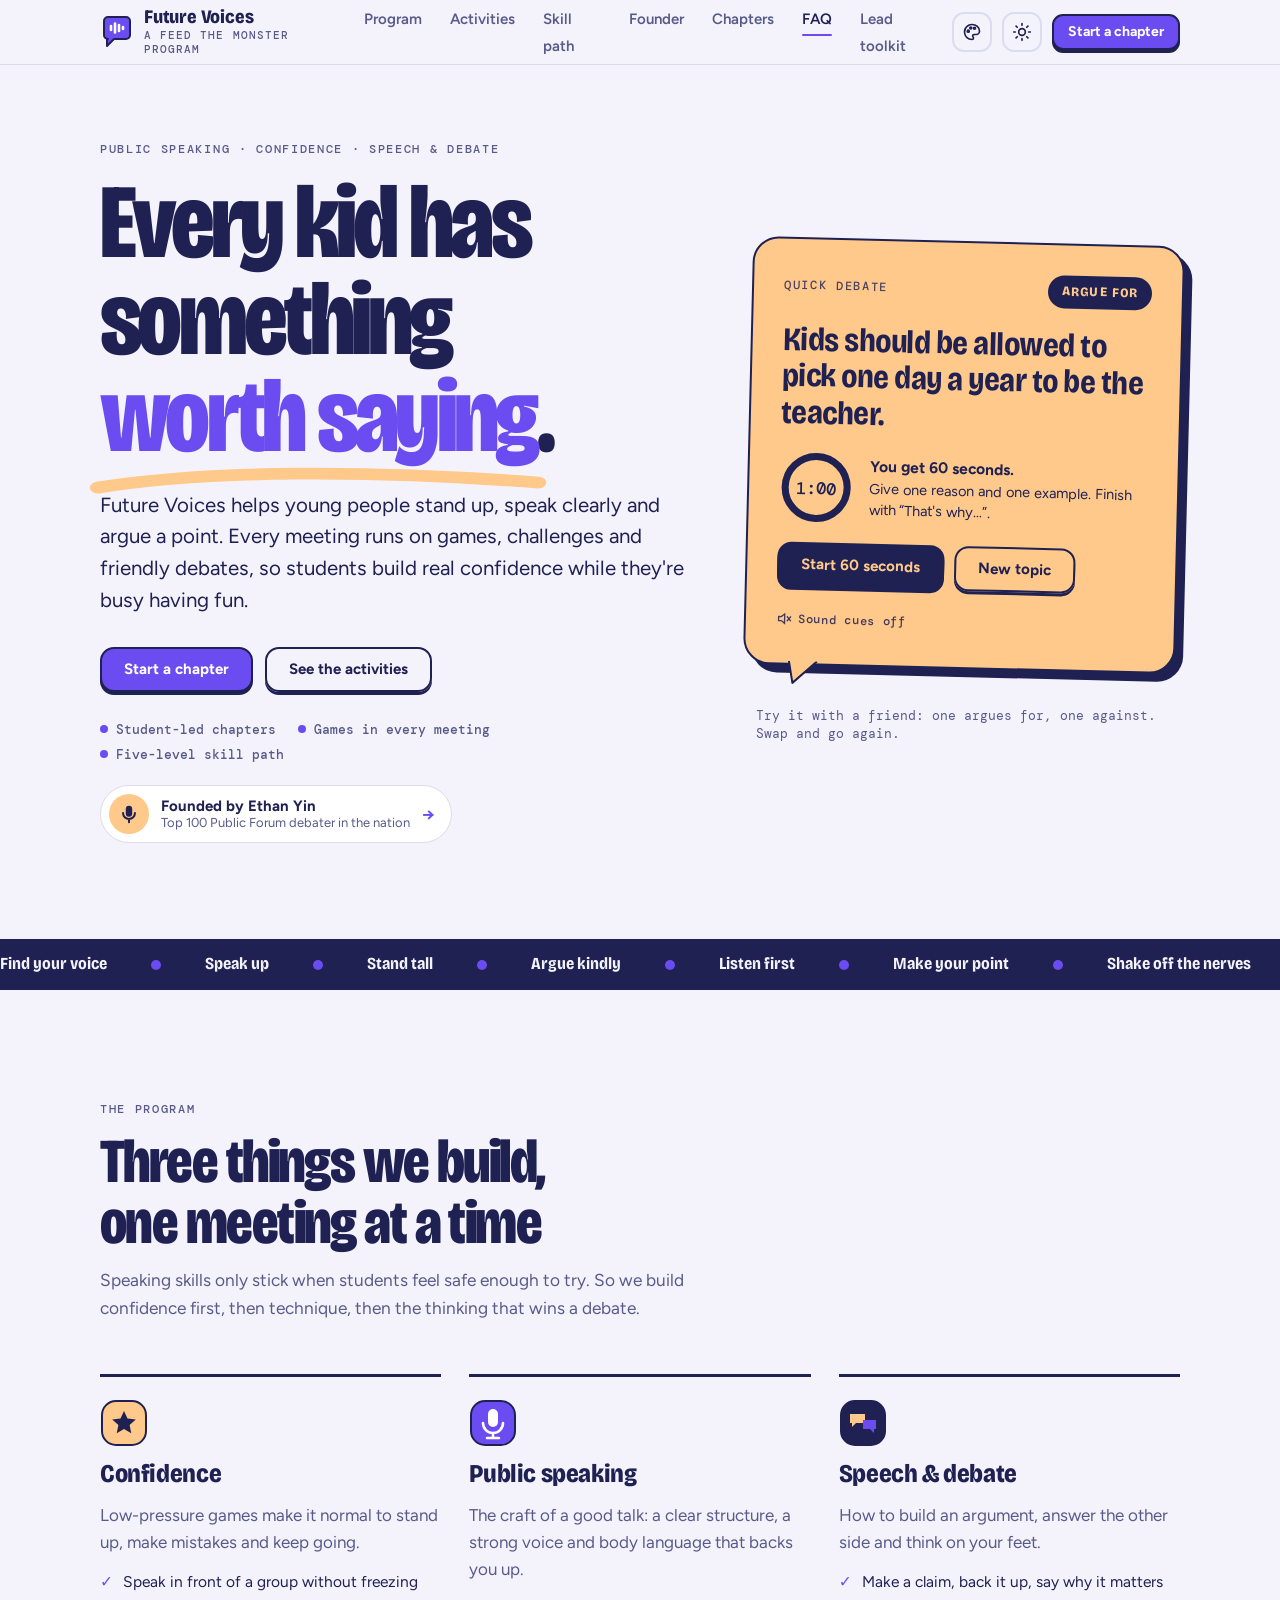
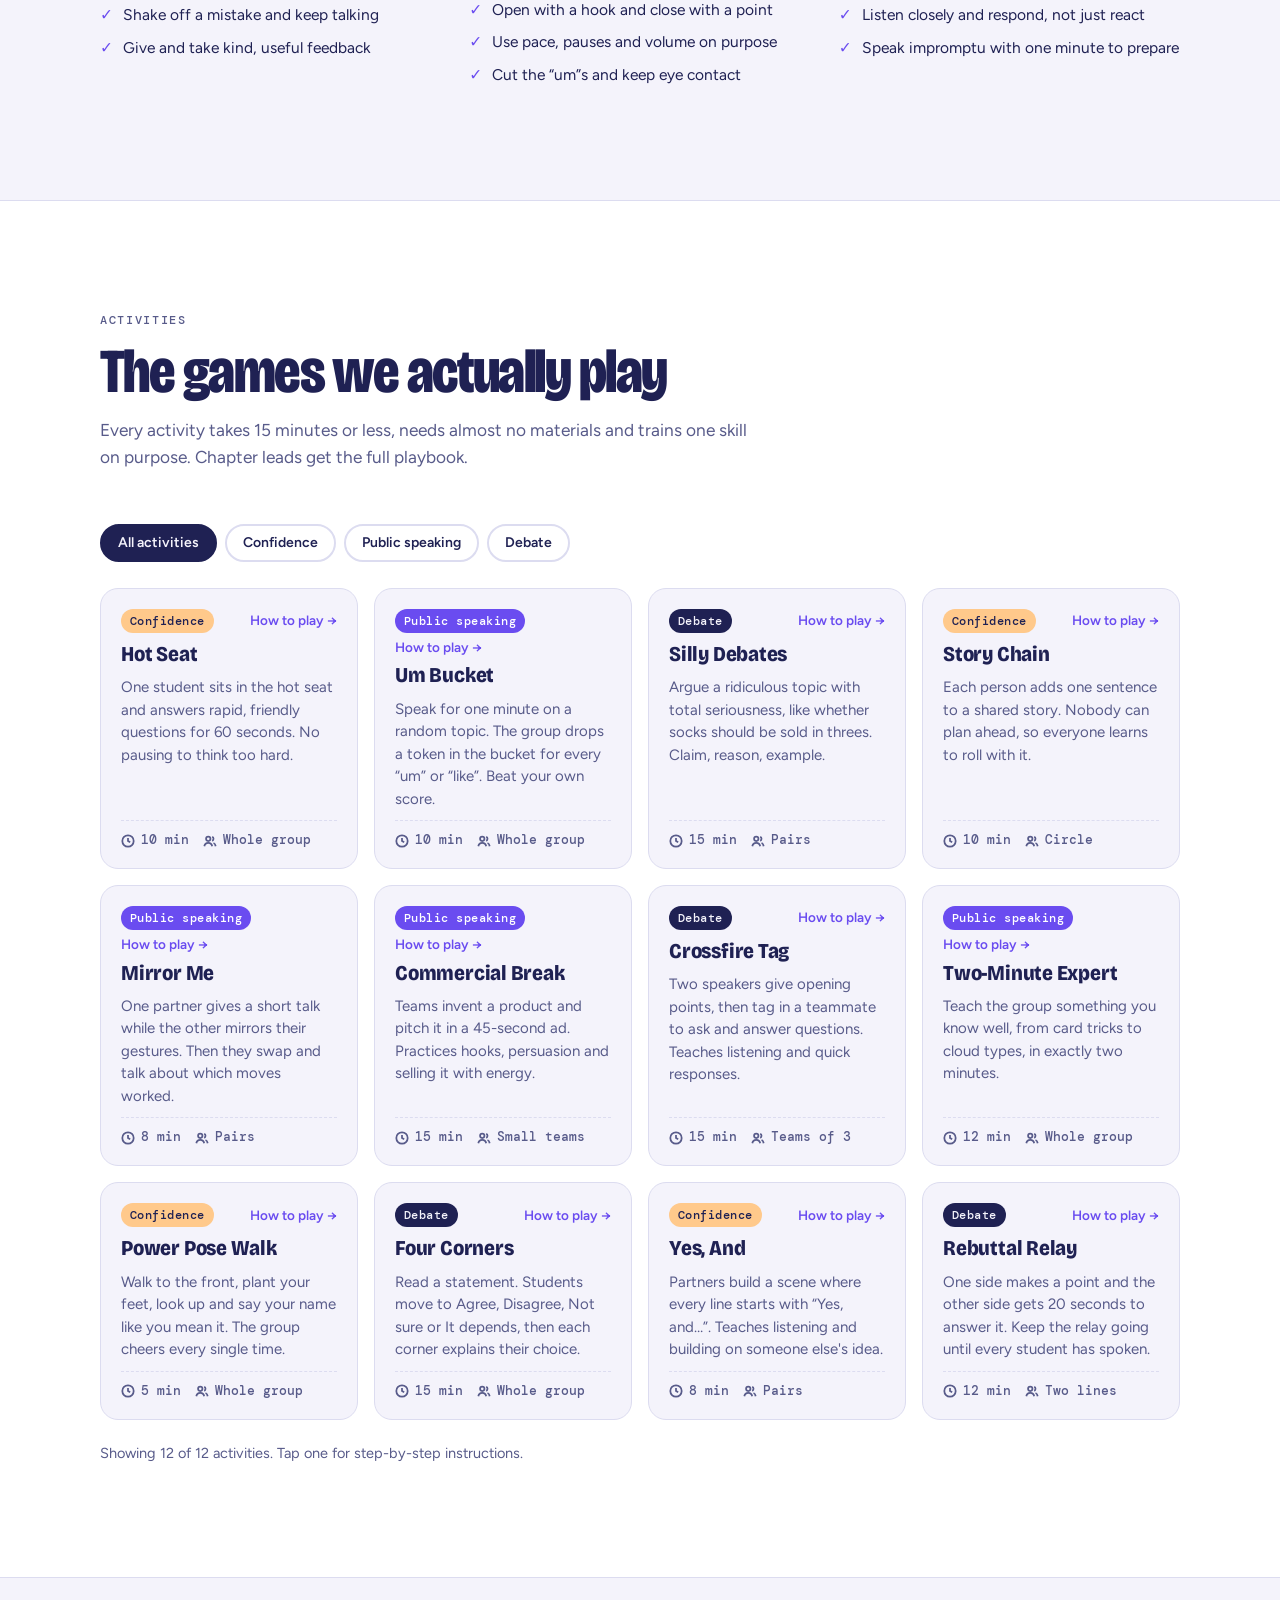
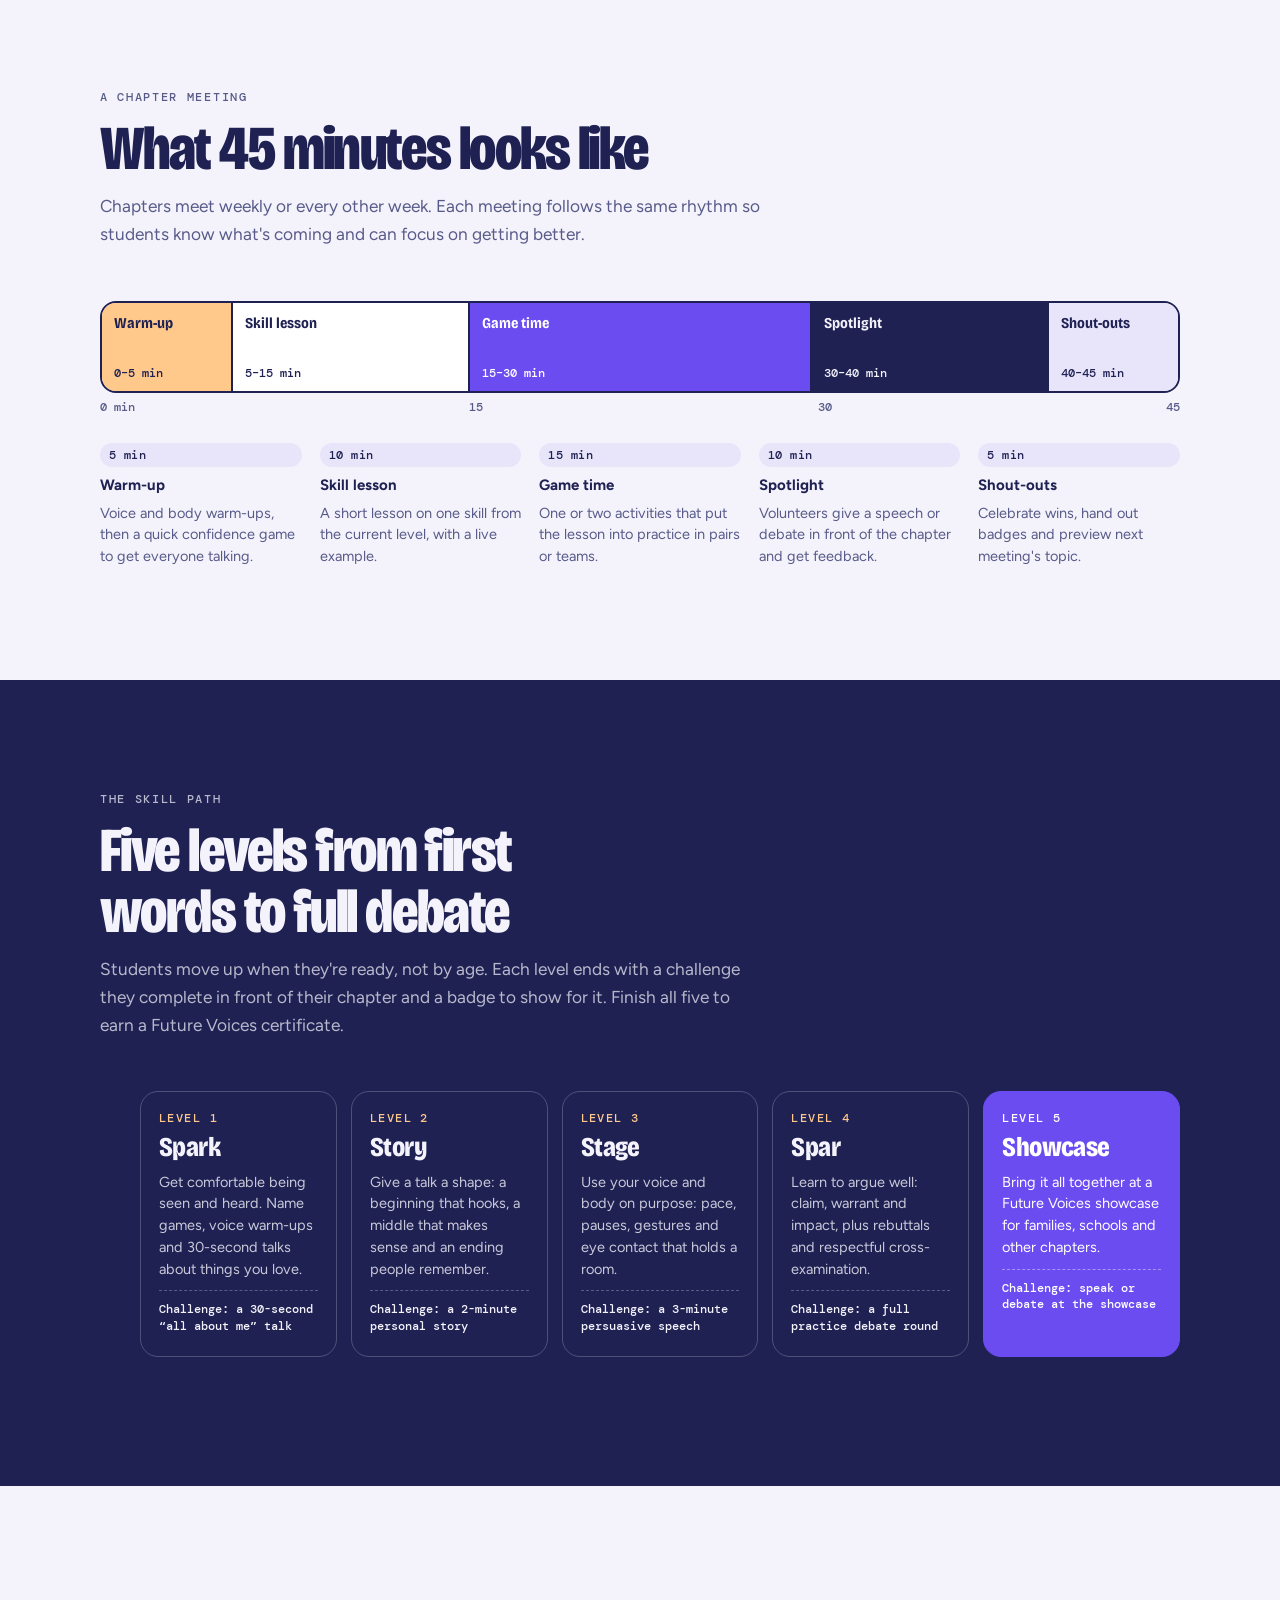
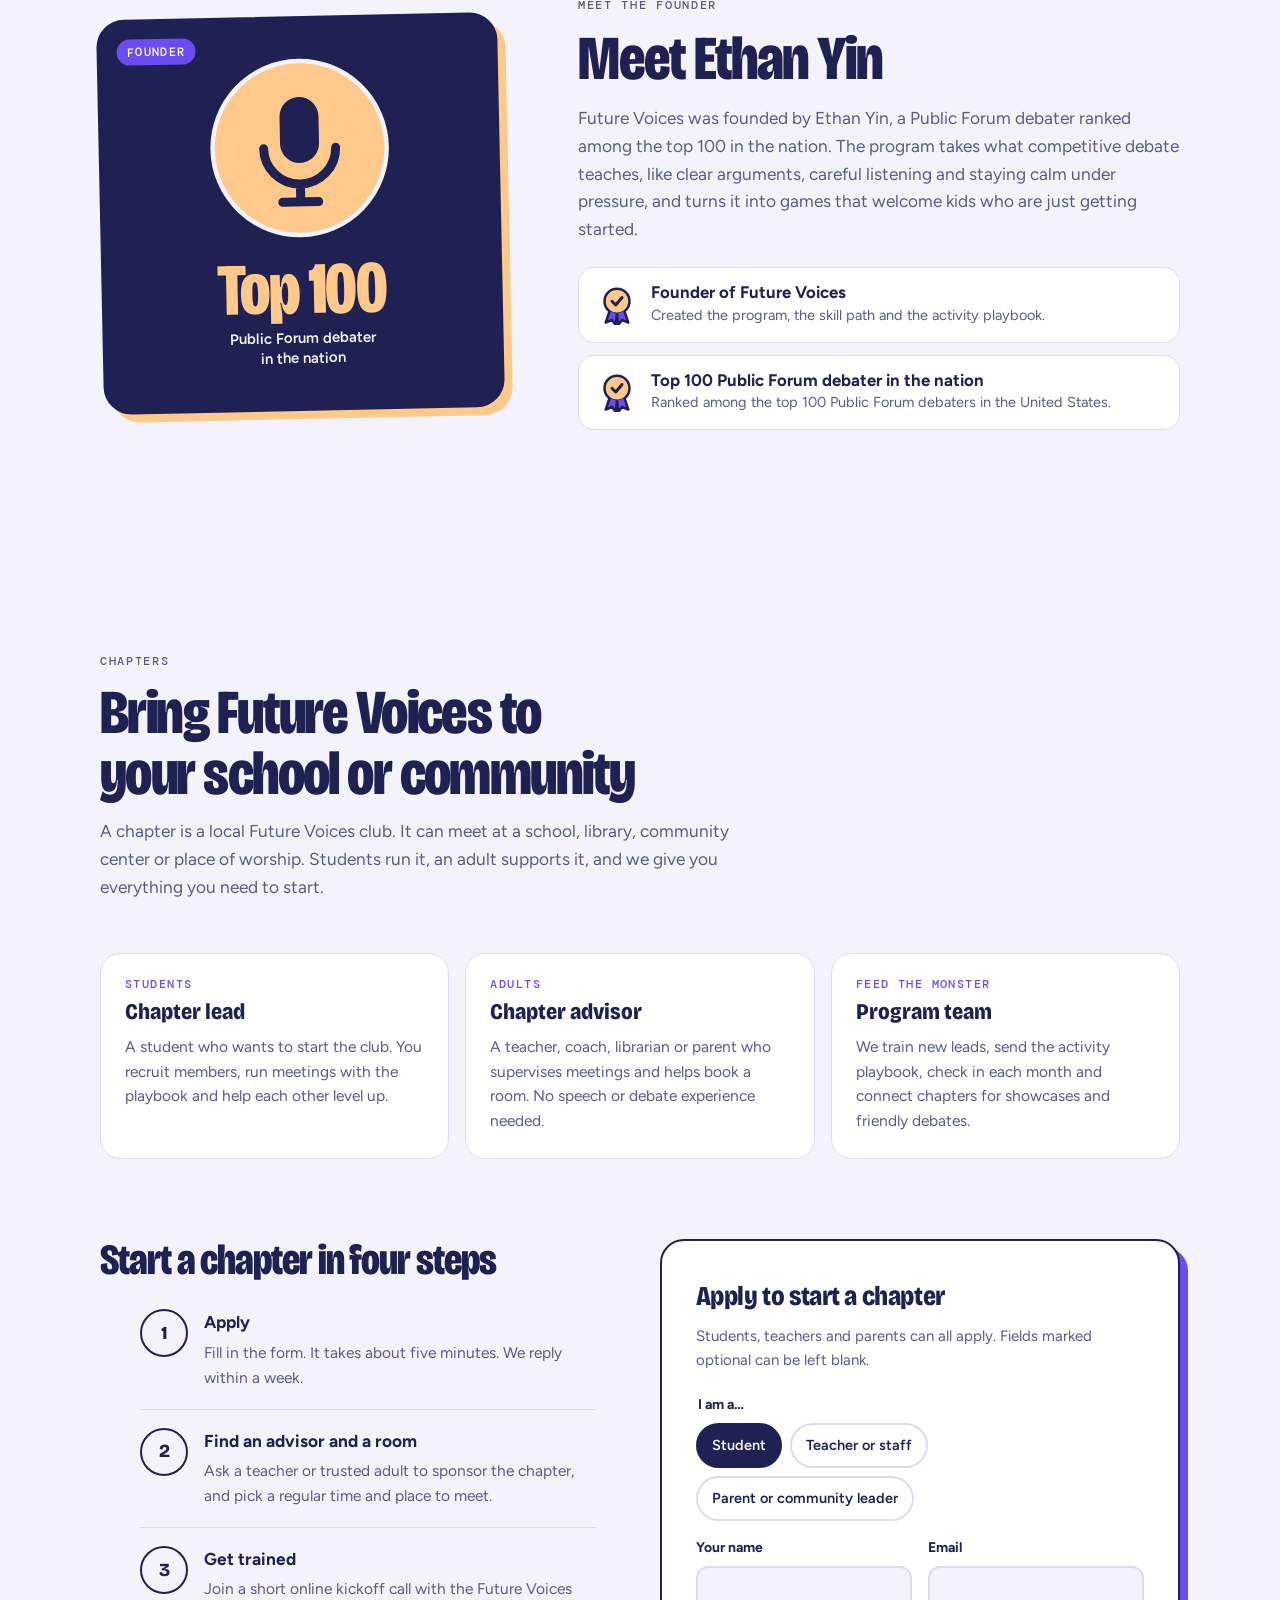
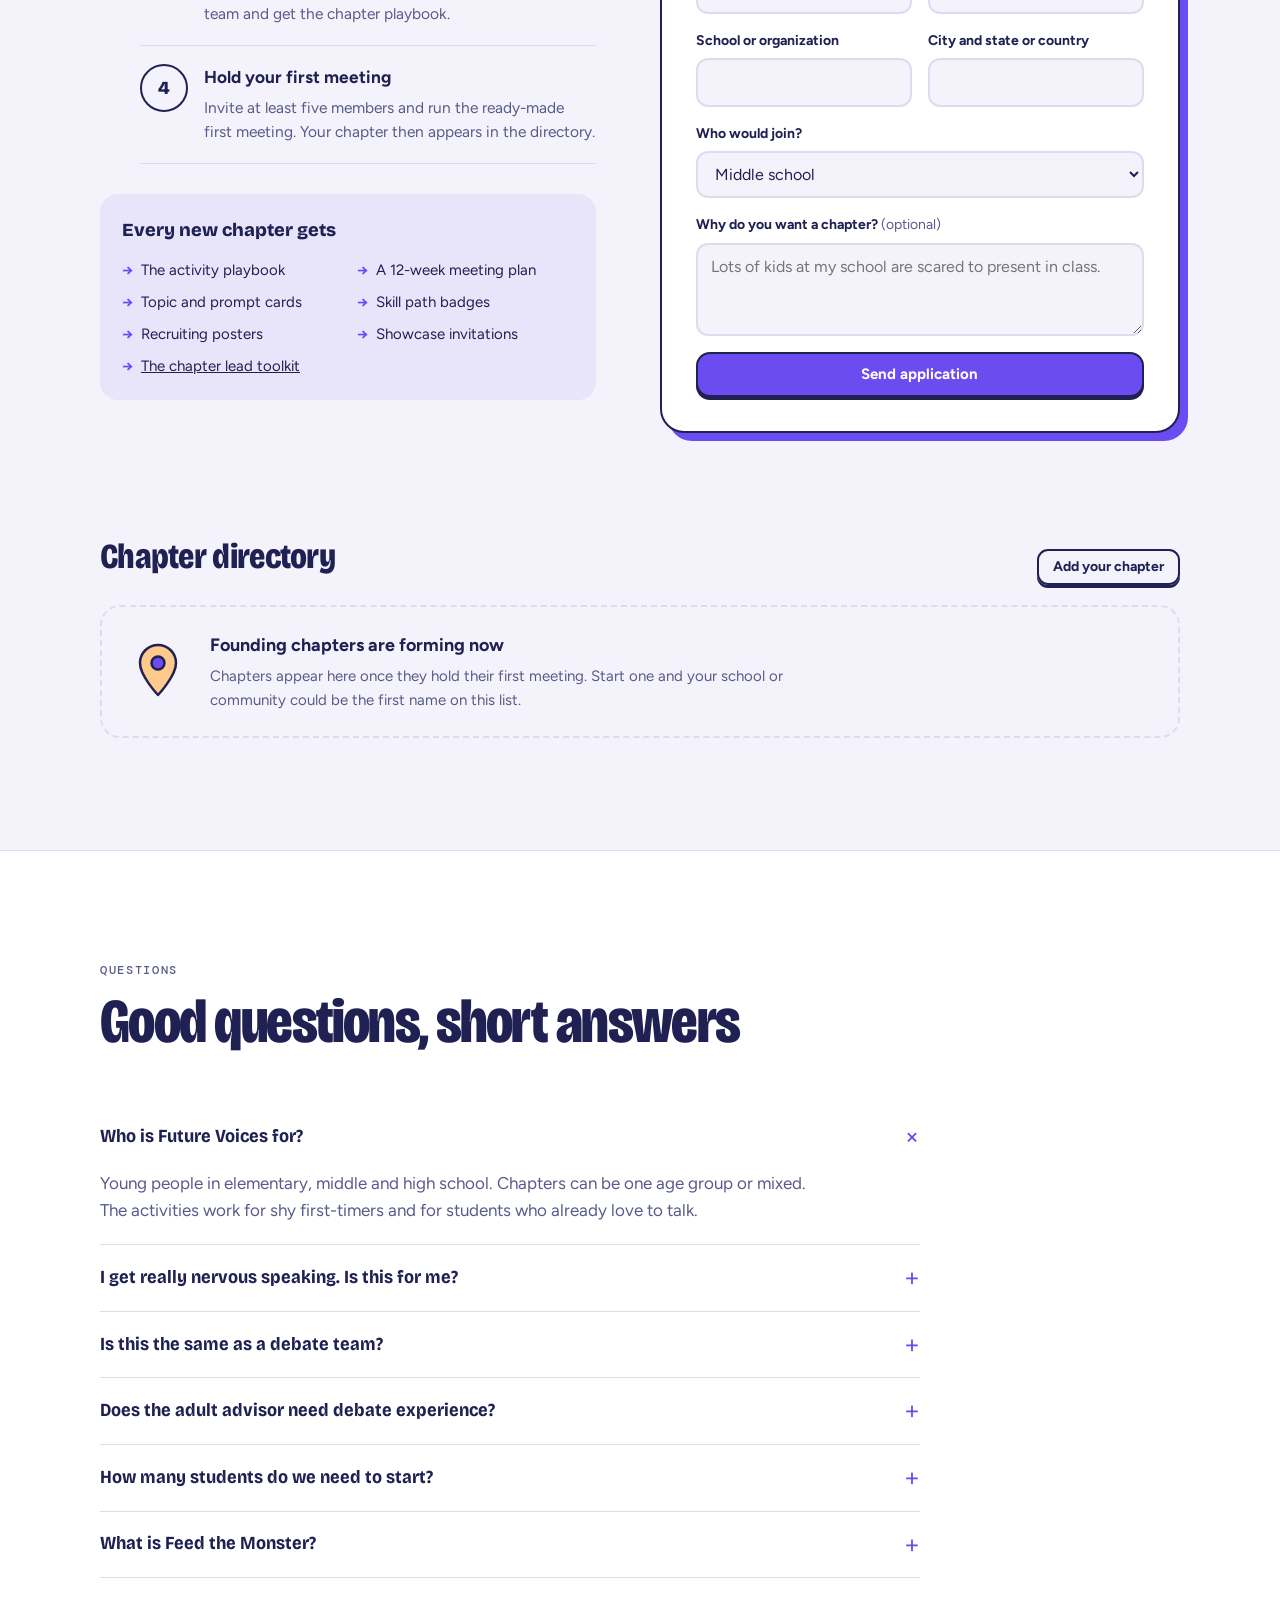
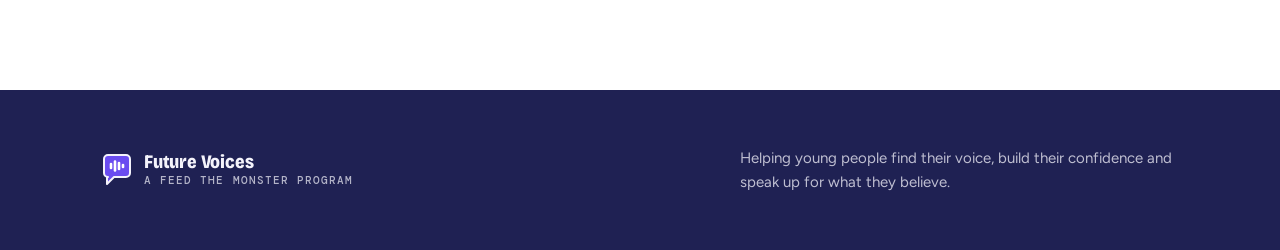
==== commit 3d8e72c1: "Accessibility and polish pass Reviewed with the 21st review CLI (no findings) and axe-core (no viola" ====
--- a/index.html
+++ b/index.html
@@ -5,12 +5,19 @@
 <meta name="viewport" content="width=device-width, initial-scale=1, viewport-fit=cover">
 <title>Future Voices</title>
 <meta name="description" content="Future Voices is a Feed the Monster program that helps young people build confidence, speak in public and learn speech and debate through fun, hands-on activities. Start a chapter in your school or community.">
+<link rel="icon" href="data:image/svg+xml,%3Csvg xmlns='http://www.w3.org/2000/svg' viewBox='0 0 34 34'%3E%3Cpath d='M4 6a4 4 0 0 1 4-4h18a4 4 0 0 1 4 4v14a4 4 0 0 1-4 4H14l-7 7v-7H8a4 4 0 0 1-4-4z' fill='%236a4cf0' stroke='%231f2153' stroke-width='2' stroke-linejoin='round'/%3E%3Cg stroke='%23fff' stroke-width='2.6' stroke-linecap='round'%3E%3Cpath d='M11 11v4M15 8.5v9M19 10v6M23 12v2'/%3E%3C/g%3E%3C/svg%3E">
+<meta name="theme-color" content="#f4f3fb" media="(prefers-color-scheme: light)">
+<meta name="theme-color" content="#121330" media="(prefers-color-scheme: dark)">
+<meta property="og:type" content="website">
+<meta property="og:title" content="Future Voices">
+<meta property="og:description" content="A Feed the Monster program that helps young people build confidence, speak in public and learn speech and debate through fun, hands-on activities.">
 <link rel="preconnect" href="https://fonts.googleapis.com">
 <link rel="preconnect" href="https://fonts.gstatic.com" crossorigin>
 <link rel="stylesheet" href="https://fonts.googleapis.com/css2?family=Bricolage+Grotesque:opsz,wdth,wght@12..96,75..100,400..800&family=Figtree:ital,wght@0,400;0,600;0,700;1,400&family=DM+Mono:wght@400;500&display=swap">
 <link rel="stylesheet" href="css/style.css">
 </head>
 <body>
+<a class="skip" href="#main-content">Skip to content</a>
 
 <nav class="nav" aria-label="Main">
   <div class="wrap">
@@ -41,6 +48,7 @@
 </nav>
 
 <main id="top">
+<span id="main-content"></span>
   <header class="hero">
     <div class="wrap hero-grid">
       <div>
@@ -55,8 +63,12 @@
           <span>Student-led chapters</span>
           <span>Games in every meeting</span>
           <span>Five-level skill path</span>
-          <span>Founded by a top-100 national debater</span>
         </div>
+        <a class="founder-chip" href="#founder">
+          <span class="chip-avatar" aria-hidden="true"><svg viewBox="0 0 24 24"><rect x="8.5" y="3" width="7" height="12" rx="3.5"/><path d="M5.5 11a6.5 6.5 0 0 0 13 0M12 17.5V21"/></svg></span>
+          <span><b>Founded by Ethan Yin</b><small>Top 100 Public Forum debater in the nation</small></span>
+          <span class="chip-arrow" aria-hidden="true">→</span>
+        </a>
       </div>
 
       <div>
@@ -286,12 +298,12 @@
               </div>
             </fieldset>
             <div class="two">
-              <div class="field"><label for="f-name">Your name</label><input id="f-name" name="name" autocomplete="name" required></div>
-              <div class="field"><label for="f-email">Email</label><input id="f-email" name="email" type="email" autocomplete="email" required></div>
+              <div class="field"><label for="f-name">Your name</label><input id="f-name" name="name" autocomplete="name" aria-describedby="f-name-err" required><p class="field-error" id="f-name-err" hidden>Add your name.</p></div>
+              <div class="field"><label for="f-email">Email</label><input id="f-email" name="email" type="email" autocomplete="email" aria-describedby="f-email-err" required><p class="field-error" id="f-email-err" hidden>Add an email address like name@school.org.</p></div>
             </div>
             <div class="two">
-              <div class="field"><label for="f-org">School or organization</label><input id="f-org" name="organization" required></div>
-              <div class="field"><label for="f-city">City and state or country</label><input id="f-city" name="location" autocomplete="address-level2" required></div>
+              <div class="field"><label for="f-org">School or organization</label><input id="f-org" name="organization" aria-describedby="f-org-err" required><p class="field-error" id="f-org-err" hidden>Add your school or organization.</p></div>
+              <div class="field"><label for="f-city">City and state or country</label><input id="f-city" name="location" autocomplete="address-level2" aria-describedby="f-city-err" required><p class="field-error" id="f-city-err" hidden>Add your city.</p></div>
             </div>
             <div class="field">
               <label for="f-ages">Who would join?</label>
@@ -306,7 +318,7 @@
               <label for="f-why">Why do you want a chapter? <span class="opt">(optional)</span></label>
               <textarea id="f-why" name="why" rows="3" placeholder="Lots of kids at my school are scared to present in class."></textarea>
             </div>
-            <p class="error" id="form-error" hidden></p>
+            <p class="error" id="form-error" role="alert" hidden></p>
             <button class="btn voice" type="submit" id="submit">Send application</button>
             <div class="done" id="form-done" hidden aria-live="polite"></div>
           </form>
@@ -683,14 +695,24 @@
     e.preventDefault();
     err.hidden = true;
     const data = Object.fromEntries(new FormData(form));
-    const missing = [];
-    if (!data.name.trim()) missing.push("your name");
-    if (!/^\S+@\S+\.\S+$/.test(data.email.trim())) missing.push("a valid email");
-    if (!data.organization.trim()) missing.push("your school or organization");
-    if (!data.location.trim()) missing.push("your city");
-    if (missing.length) {
-      err.textContent = `Please add ${missing.join(", ")}.`;
+    const checks = [
+      ["f-name", data.name.trim()],
+      ["f-email", /^\S+@\S+\.\S+$/.test(data.email.trim())],
+      ["f-org", data.organization.trim()],
+      ["f-city", data.location.trim()]
+    ];
+    let firstBad = null;
+    checks.forEach(([id, ok]) => {
+      const input = document.getElementById(id);
+      input.setAttribute("aria-invalid", String(!ok));
+      document.getElementById(id + "-err").hidden = !!ok;
+      if (!ok && !firstBad) firstBad = input;
+    });
+    if (firstBad) {
+      const n = checks.filter(c => !c[1]).length;
+      err.textContent = n === 1 ? "One field needs fixing before you can send." : `${n} fields need fixing before you can send.`;
       err.hidden = false;
+      firstBad.focus();
       return;
     }
     const first = data.name.trim().split(/\s+/)[0];
--- a/css/style.css
+++ b/css/style.css
@@ -496,3 +496,77 @@
     .nav .btn.small { padding: 9px 11px; font-size: 13.5px; }
     .nav-end { gap: 6px; }
   }
+
+  /* ---------- Polish pass ---------- */
+  [id] { scroll-margin-top: 84px; }
+  .skip {
+    position: absolute; left: 16px; top: -60px; z-index: 100;
+    padding: 12px 18px; border-radius: 12px; background: var(--ink); color: var(--bg);
+    font-weight: 700; text-decoration: none; transition: top .15s ease;
+  }
+  .skip:focus { top: calc(12px + env(safe-area-inset-top, 0px)); }
+
+  /* Active section in the nav */
+  .nav ul a { position: relative; padding-block: 8px; transition: color .15s ease; }
+  .nav ul a::after {
+    content: ""; position: absolute; left: 0; right: 0; bottom: 0; height: 2px; border-radius: 2px;
+    background: var(--voice); transform: scaleX(0); transition: transform .25s cubic-bezier(.2, .8, .2, 1);
+  }
+  .nav ul a[aria-current="true"] { color: var(--ink); }
+  .nav ul a[aria-current="true"]::after, .nav ul a:hover::after { transform: scaleX(1); }
+
+  /* Mobile menu */
+  .menu-btn { display: none; }
+  .mobile-menu {
+    position: absolute; left: 0; right: 0; top: 100%;
+    background: var(--bg); border-bottom: 1px solid var(--line);
+    box-shadow: 0 18px 30px color-mix(in srgb, var(--ink) 12%, transparent);
+    padding: 8px var(--gutter) 18px;
+  }
+  .mobile-menu ul { display: grid !important; gap: 2px; list-style: none; }
+  .mobile-menu a {
+    display: flex; justify-content: space-between; align-items: center; min-height: 48px;
+    padding: 0 6px; border-bottom: 1px solid var(--line); text-decoration: none;
+    font: 700 1.15rem/1 var(--display); font-variation-settings: "wdth" 88; color: var(--ink) !important;
+  }
+  .nav .mobile-menu a::after { content: "→"; position: static; height: auto; background: none; transform: none; color: var(--voice); font-family: var(--body); }
+  .mobile-menu li:last-child a { border-bottom: 0; }
+  @media (max-width: 860px) { .menu-btn { display: grid; } }
+  @media (min-width: 861px) { .mobile-menu { display: none !important; } }
+  .menu-btn .x { display: none; }
+  .menu-btn[aria-expanded="true"] .x { display: block; }
+  .menu-btn[aria-expanded="true"] .bars { display: none; }
+
+  /* Founder chip in the hero */
+  .founder-chip {
+    display: inline-flex; align-items: center; gap: 12px; margin-top: 22px;
+    padding: 8px 16px 8px 8px; border-radius: 999px; text-decoration: none;
+    background: var(--surface); border: 1px solid var(--line);
+    transition: border-color .2s ease, transform .2s ease, box-shadow .2s ease;
+  }
+  .founder-chip:hover { border-color: var(--voice); transform: translateY(-2px); box-shadow: 0 8px 20px color-mix(in srgb, var(--voice) 18%, transparent); }
+  .chip-avatar { width: 40px; height: 40px; border-radius: 50%; background: var(--sun); display: grid; place-items: center; flex: none; }
+  .chip-avatar svg { width: 22px; height: 22px; fill: none; stroke: var(--on-sun); stroke-width: 2.2; stroke-linecap: round; }
+  .chip-avatar rect { fill: var(--on-sun); stroke: none; }
+  .founder-chip b { display: block; font-size: 15px; line-height: 1.2; }
+  .founder-chip small { display: block; font-size: 13px; color: var(--muted); line-height: 1.3; }
+  .chip-arrow { color: var(--voice); font-weight: 700; transition: transform .2s ease; }
+  .founder-chip:hover .chip-arrow { transform: translateX(3px); }
+
+  /* Inline form errors */
+  .field-error { color: var(--voice); font-size: 13.5px; font-weight: 600; }
+  input[aria-invalid="true"] { border-color: var(--voice); background: color-mix(in srgb, var(--voice) 6%, var(--bg)); }
+
+  /* Card hover lift for the role and credential cards */
+  .role, .creds li { transition: transform .2s ease, border-color .2s ease; }
+  .role:hover, .creds li:hover { transform: translateY(-2px); border-color: var(--voice); }
+
+  /* Gentle reveal for content below the fold (skipped under reduced motion) */
+  .rv { opacity: 0; transform: translateY(12px); }
+  .rv-in { opacity: 1; transform: none; transition: opacity .45s ease, transform .45s cubic-bezier(.2, .8, .2, 1); }
+
+  @media (prefers-reduced-motion: reduce) {
+    dialog.sheet[open] { animation: none; }
+    .rv { opacity: 1; transform: none; }
+    .nav ul a::after, .founder-chip, .chip-arrow, .role, .creds li { transition: none; }
+  }
